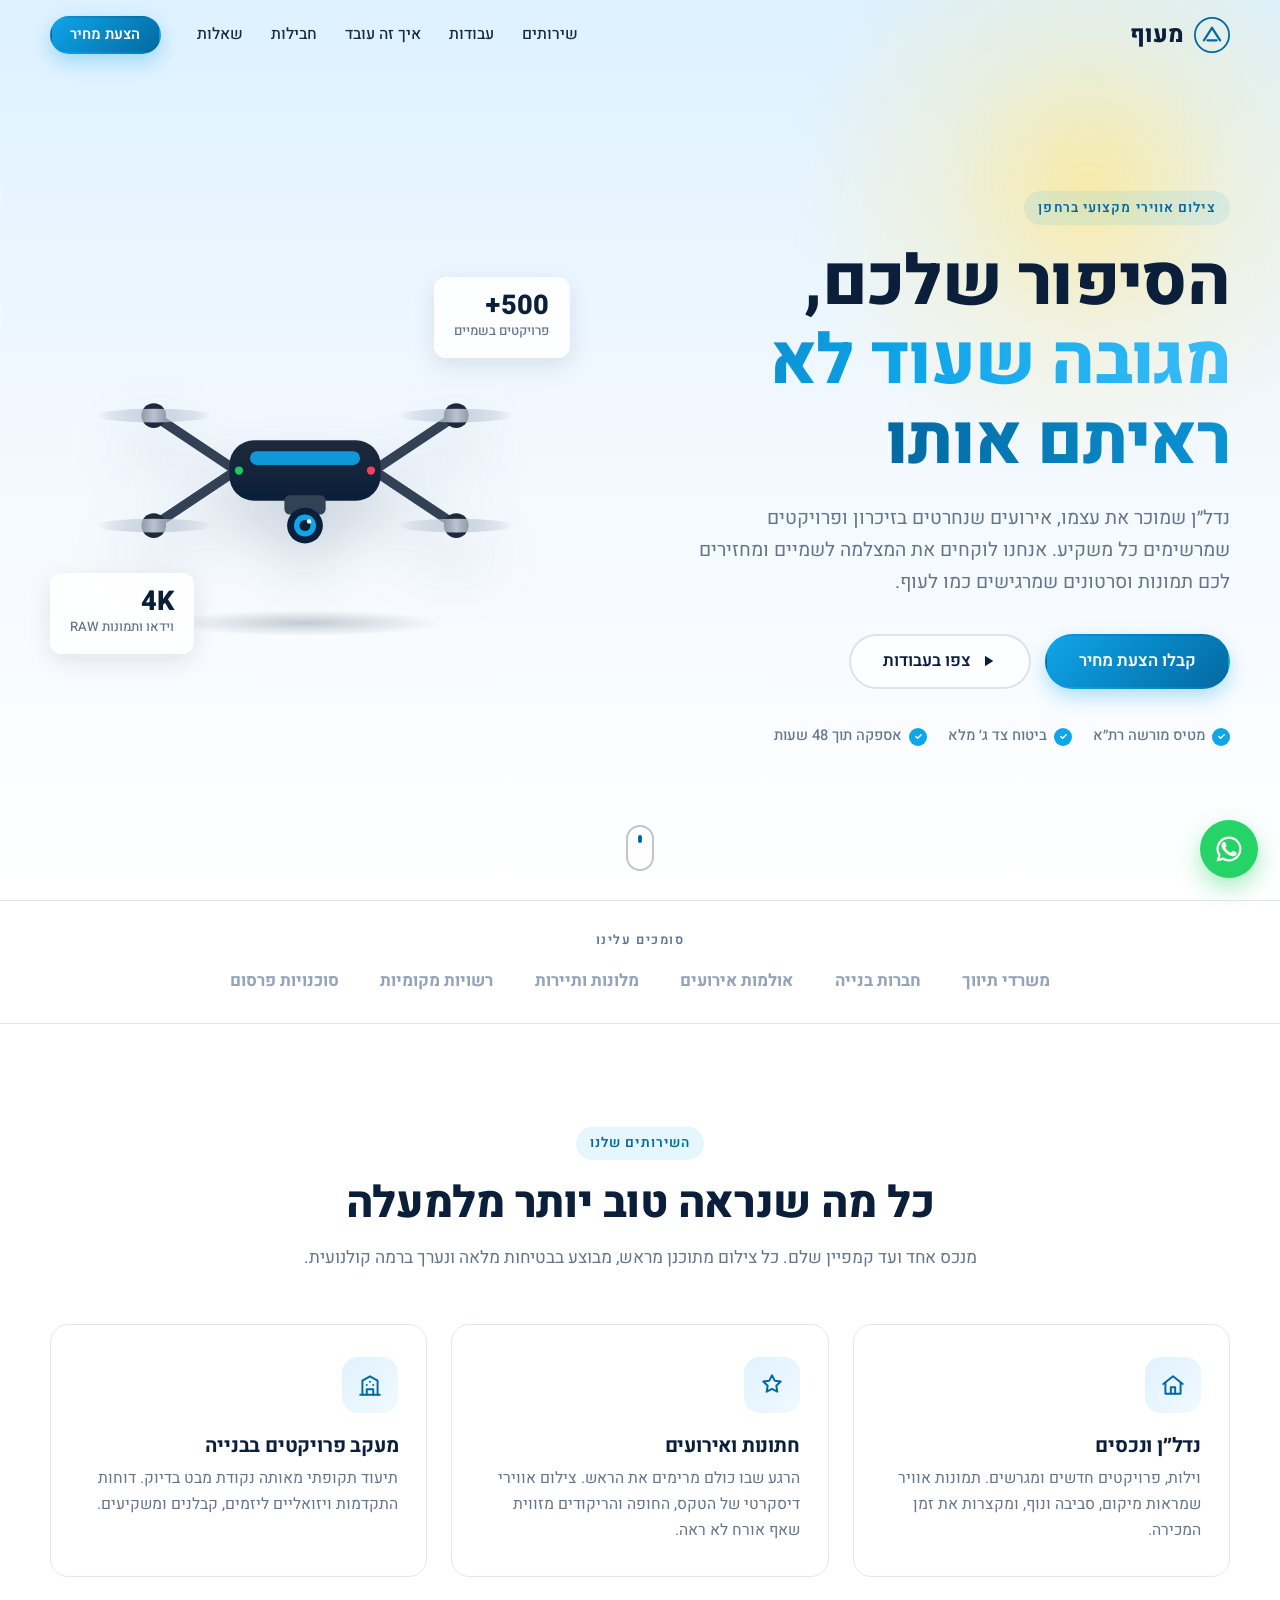
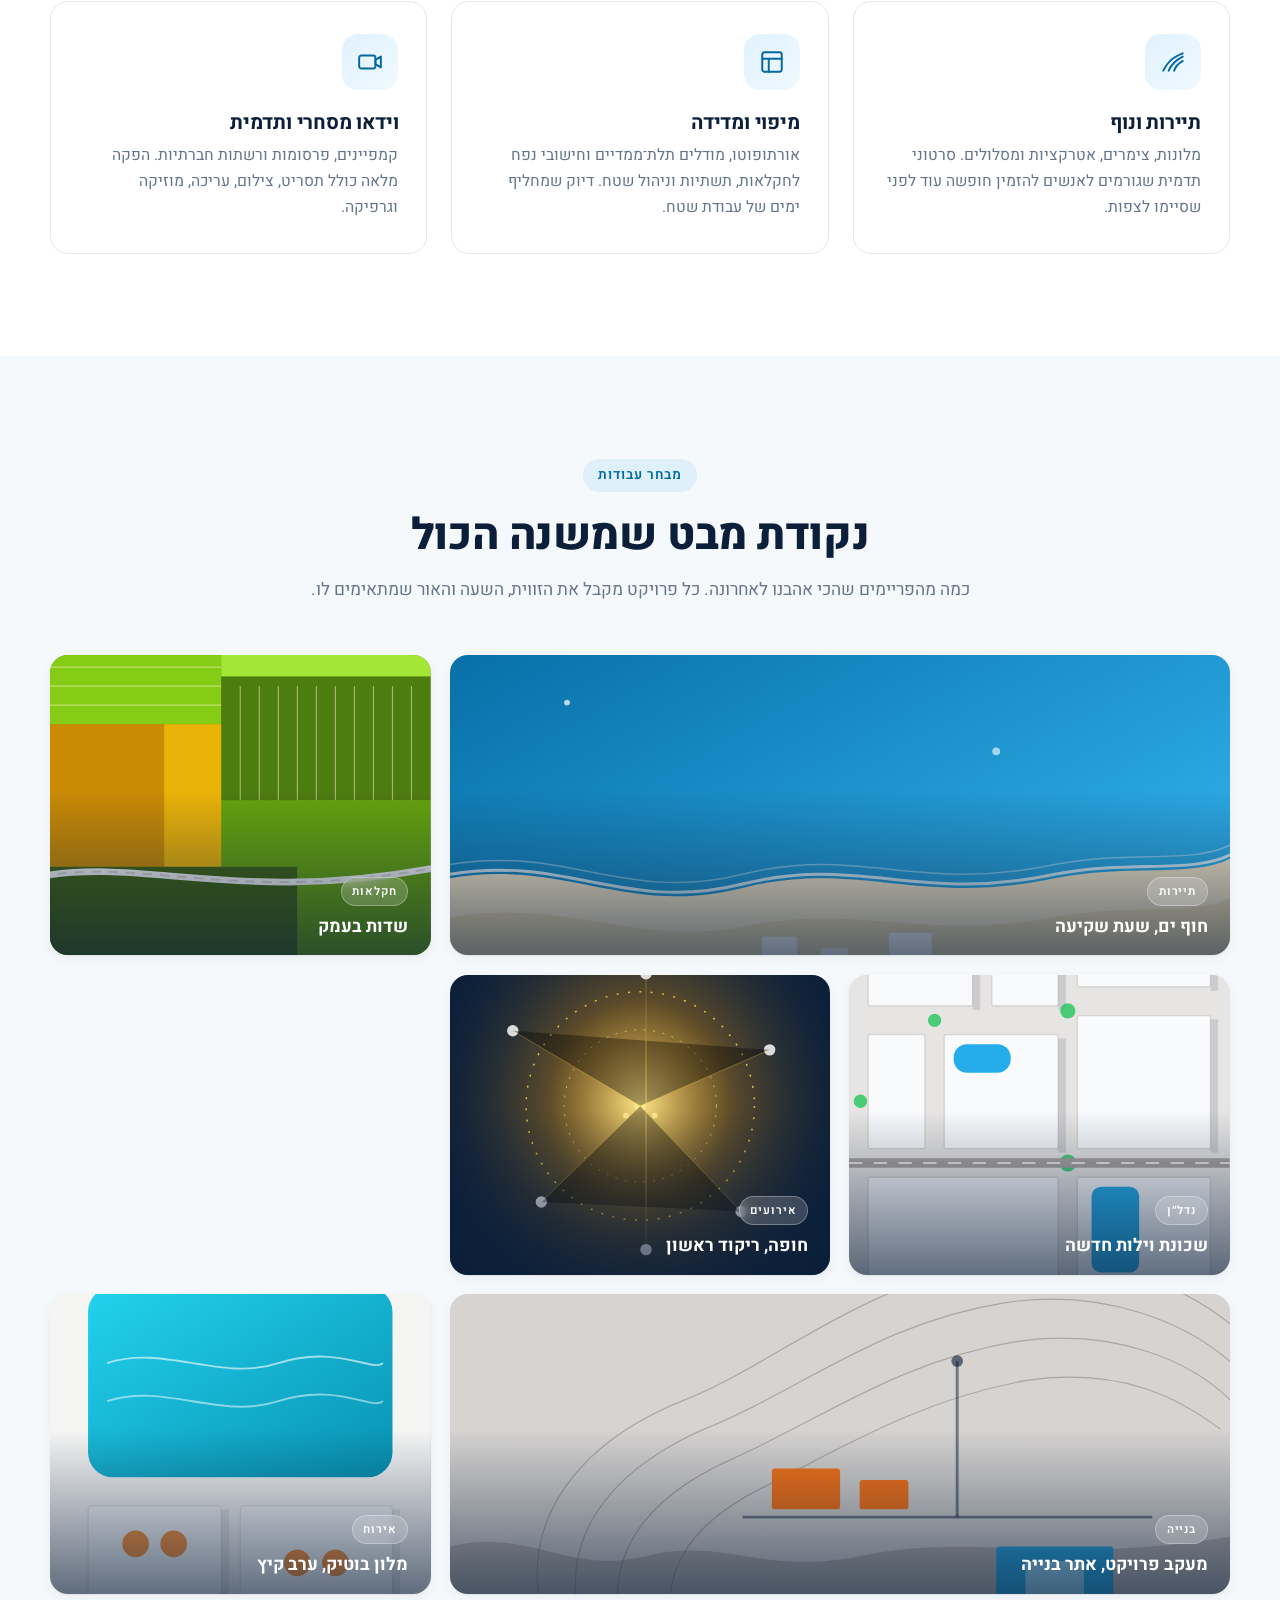
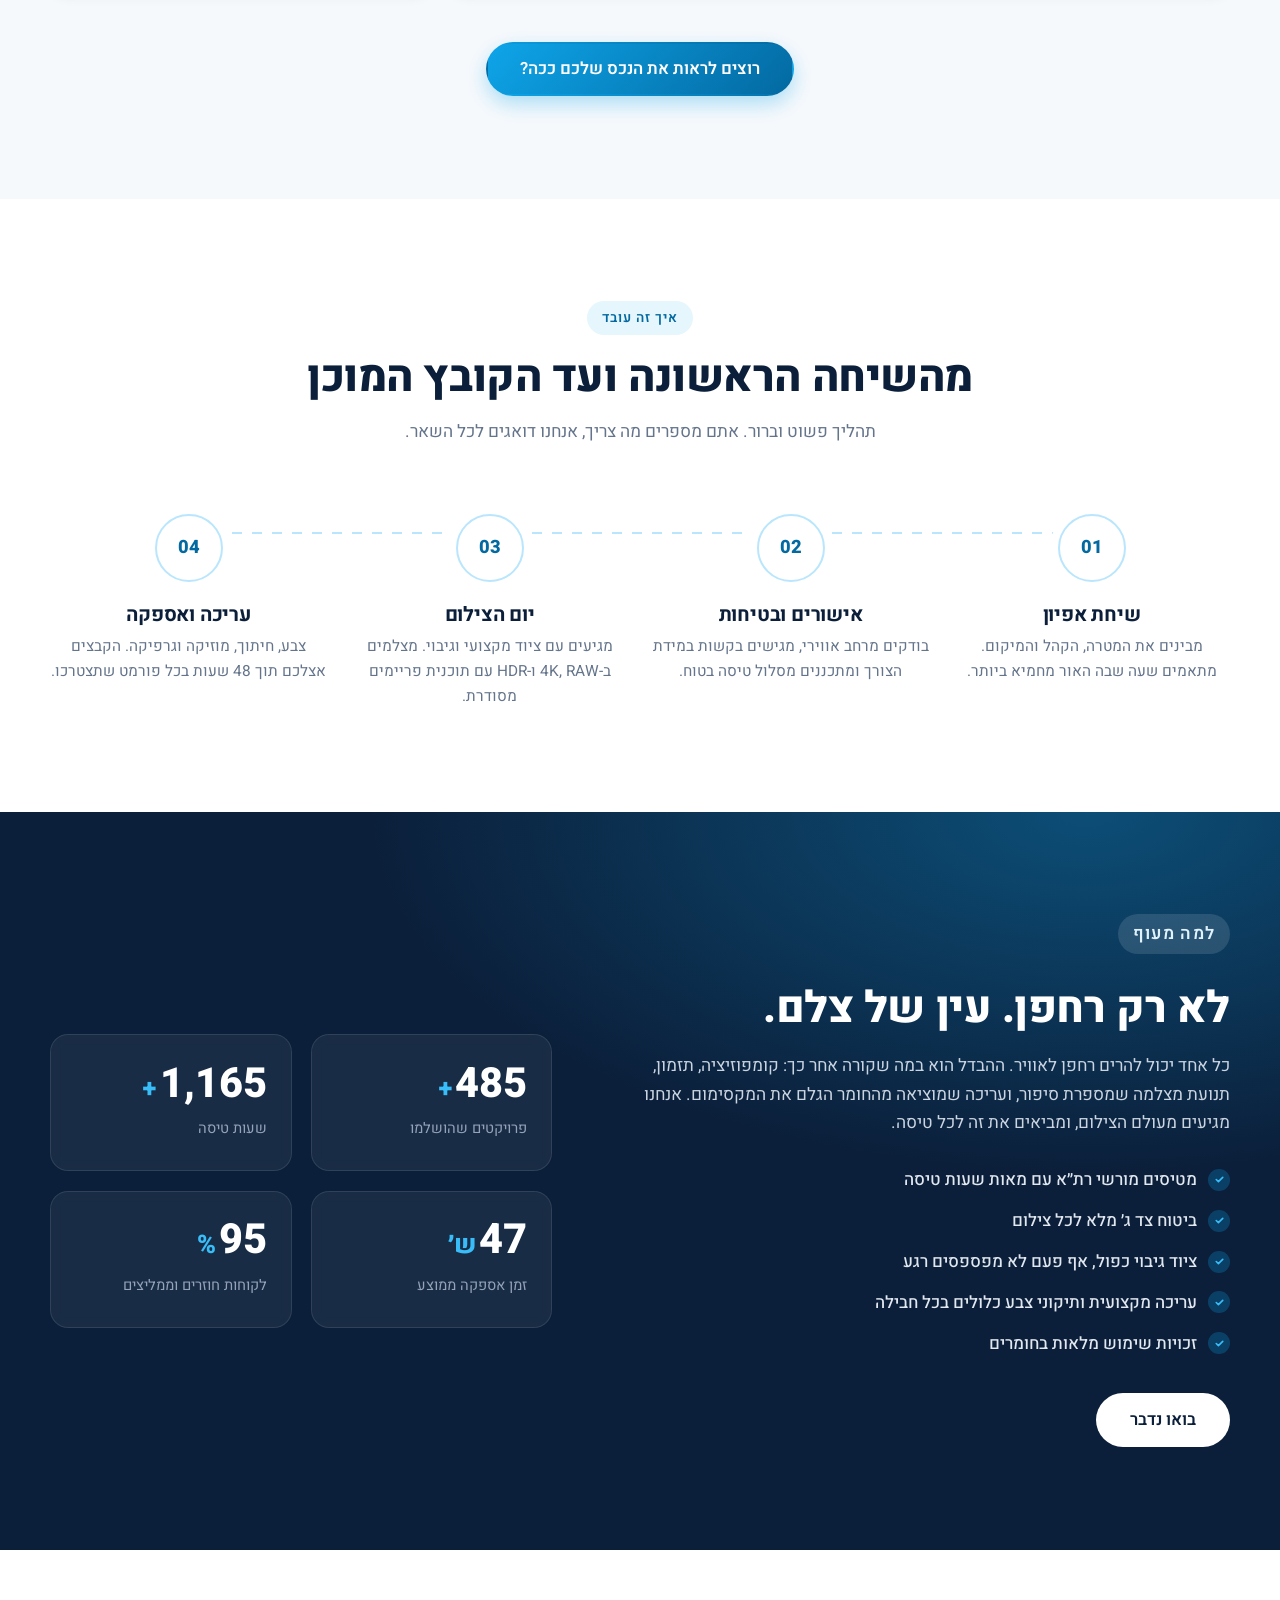
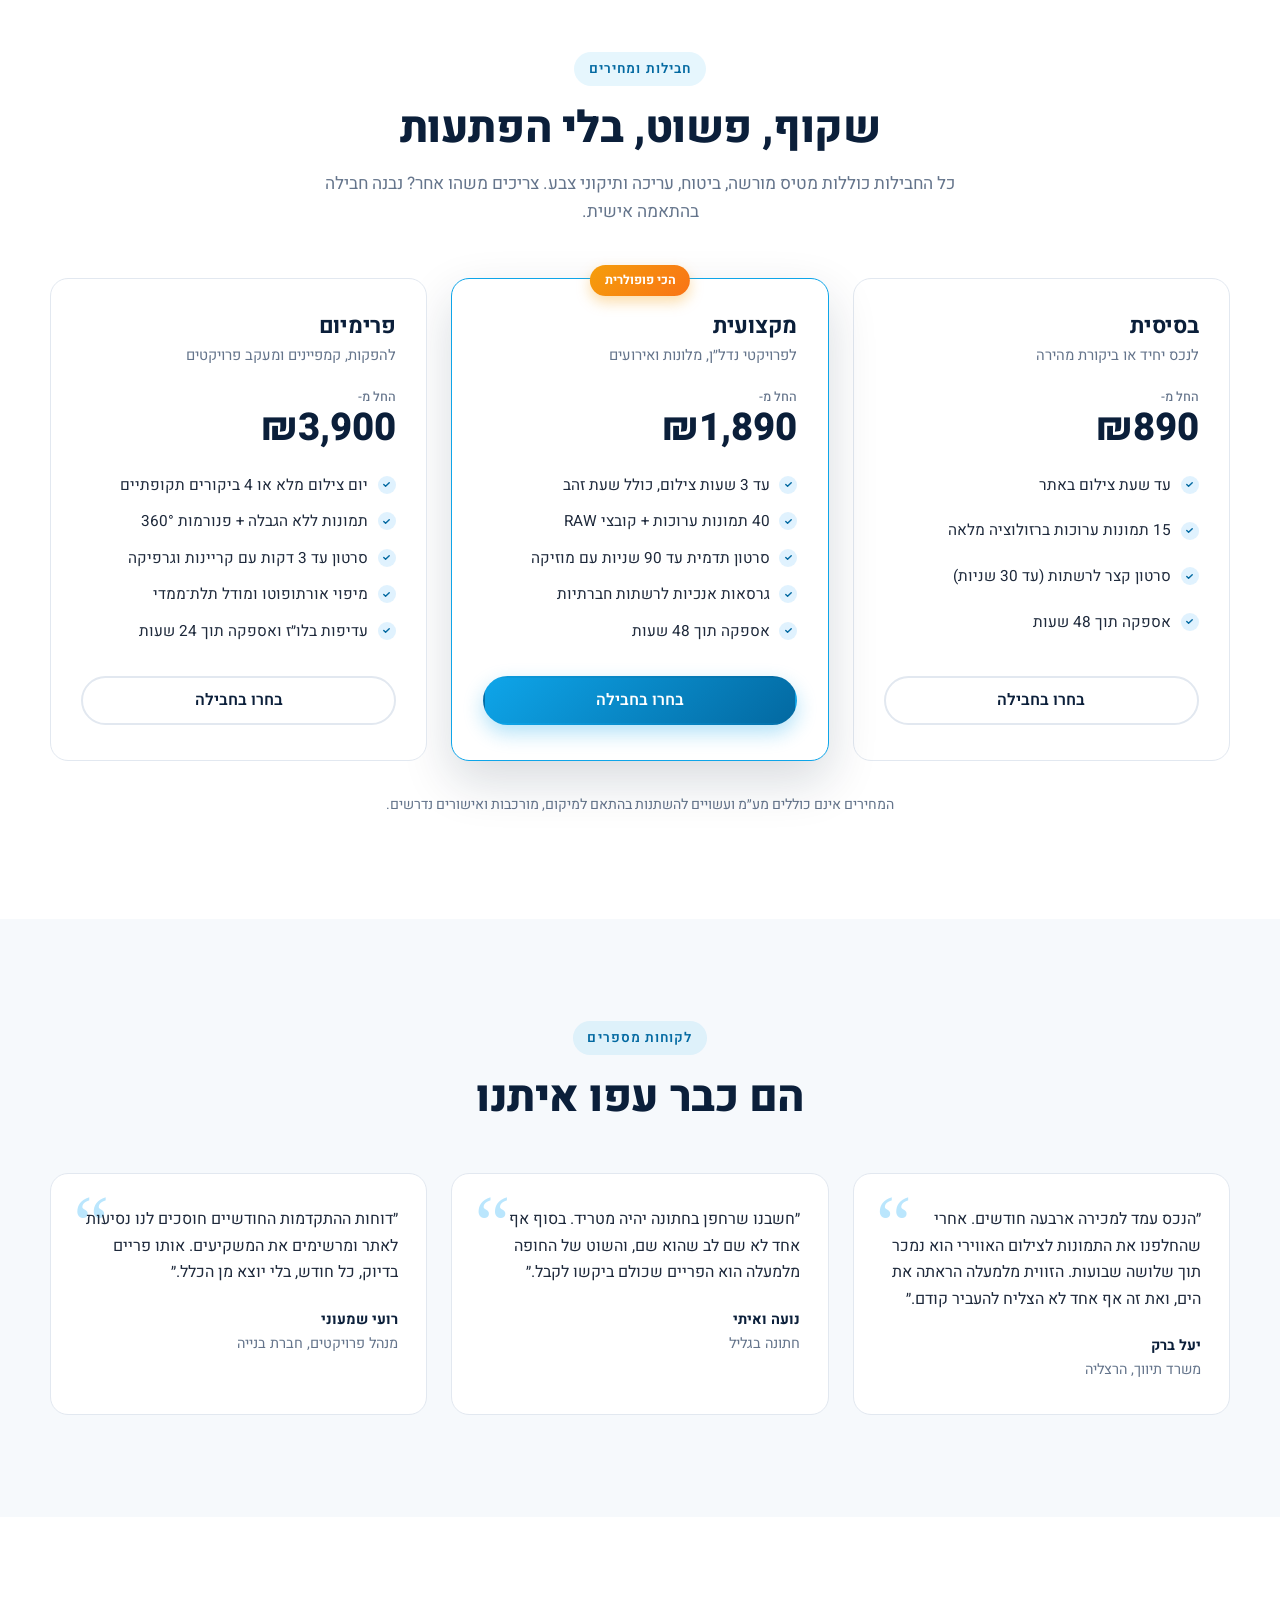
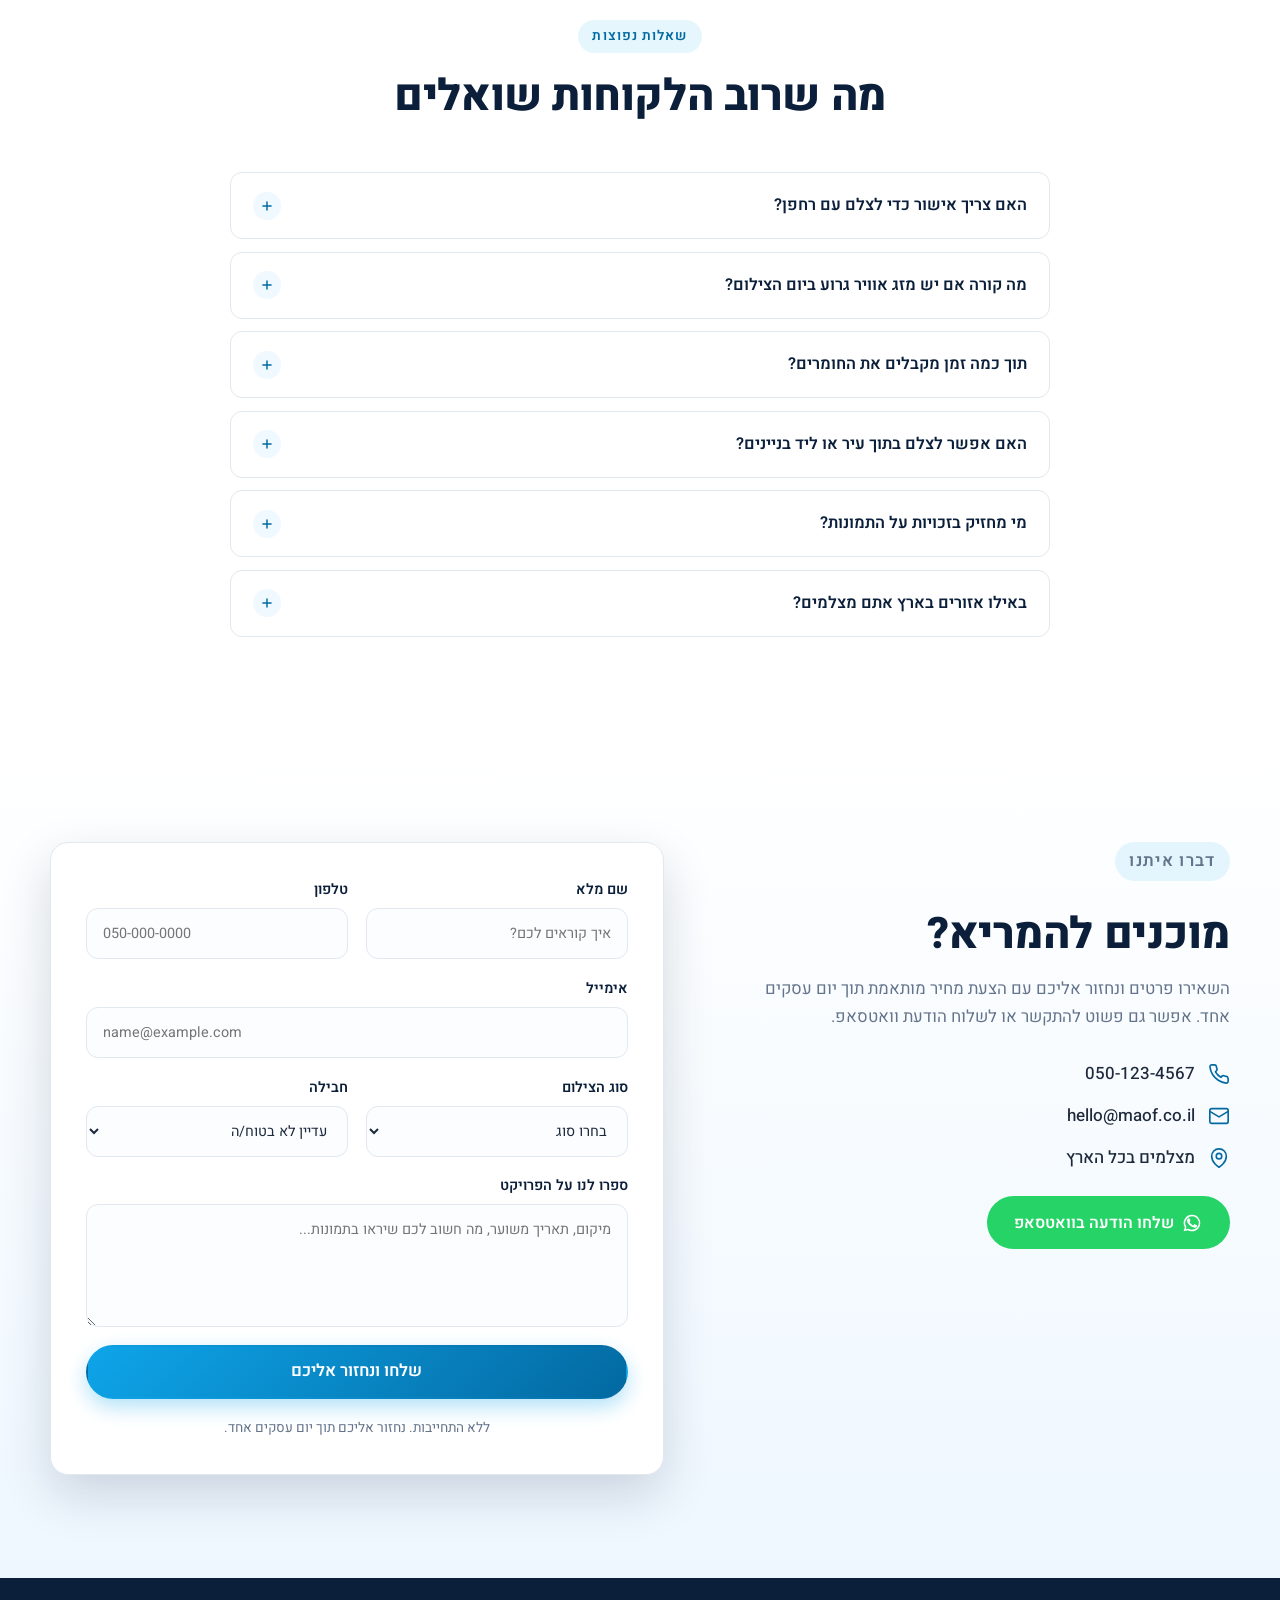
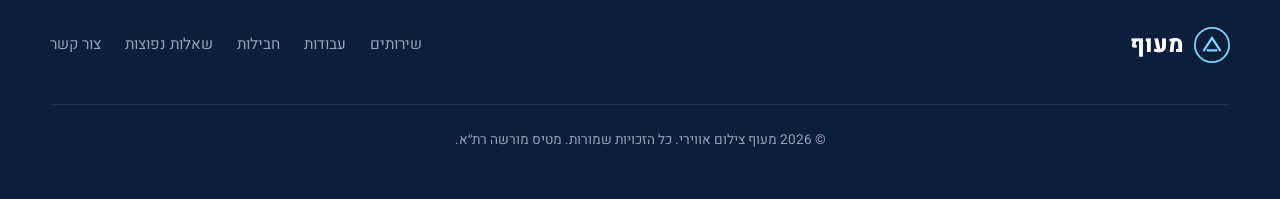
==== index.html @ b539c61d "Add drone photography sales landing site Static, RTL Hebrew landing page for a drone aerial photogra" ====
<!DOCTYPE html>
<html lang="he" dir="rtl">
<head>
  <meta charset="UTF-8">
  <meta name="viewport" content="width=device-width, initial-scale=1.0">
  <title>מעוף | צילום אווירי מקצועי ברחפן</title>
  <meta name="description" content="צילום אווירי מקצועי ברחפן לנדל״ן, אירועים, פרויקטים בבנייה, תיירות ומסחר. מטיס מורשה, איכות 4K ואספקה מהירה. קבלו הצעת מחיר עוד היום.">
  <meta property="og:title" content="מעוף | צילום אווירי מקצועי ברחפן">
  <meta property="og:description" content="הסיפור שלכם, מגובה שעוד לא ראיתם אותו. צילום אווירי ברחפן ברמה הגבוהה ביותר.">
  <meta property="og:type" content="website">
  <link rel="preconnect" href="https://fonts.googleapis.com">
  <link rel="preconnect" href="https://fonts.gstatic.com" crossorigin>
  <link href="https://fonts.googleapis.com/css2?family=Heebo:wght@300;400;500;600;700;800&display=swap" rel="stylesheet">
  <link rel="icon" href="data:image/svg+xml,%3Csvg xmlns='http://www.w3.org/2000/svg' viewBox='0 0 64 64'%3E%3Ccircle cx='32' cy='32' r='30' fill='%230EA5E9'/%3E%3Cpath d='M18 40 L32 20 L46 40 Z' fill='white'/%3E%3C/svg%3E">
  <link rel="stylesheet" href="css/style.css">
</head>
<body>

  <!-- ===== Navigation ===== -->
  <header class="nav" id="nav">
    <div class="container nav__inner">
      <a href="#top" class="logo" aria-label="מעוף - דף הבית">
        <span class="logo__mark" aria-hidden="true">
          <svg viewBox="0 0 40 40" fill="none"><circle cx="20" cy="20" r="19" stroke="currentColor" stroke-width="2"/><path d="M11 26 L20 12 L29 26" stroke="currentColor" stroke-width="2.5" stroke-linecap="round" stroke-linejoin="round"/><path d="M15 26 H25" stroke="currentColor" stroke-width="2.5" stroke-linecap="round"/></svg>
        </span>
        <span class="logo__text">מעוף</span>
      </a>
      <nav class="nav__links" id="navLinks" aria-label="ניווט ראשי">
        <a href="#services">שירותים</a>
        <a href="#portfolio">עבודות</a>
        <a href="#process">איך זה עובד</a>
        <a href="#packages">חבילות</a>
        <a href="#faq">שאלות</a>
        <a href="#contact" class="btn btn--primary btn--sm nav__cta">הצעת מחיר</a>
      </nav>
      <button class="nav__toggle" id="navToggle" aria-label="פתיחת תפריט" aria-expanded="false" aria-controls="navLinks">
        <span></span><span></span><span></span>
      </button>
    </div>
  </header>

  <main id="top">

    <!-- ===== Hero ===== -->
    <section class="hero" id="hero">
      <div class="hero__sky" aria-hidden="true">
        <div class="cloud cloud--1"></div>
        <div class="cloud cloud--2"></div>
        <div class="cloud cloud--3"></div>
        <div class="cloud cloud--4"></div>
        <div class="hero__sun"></div>
      </div>

      <div class="container hero__inner">
        <div class="hero__content">
          <p class="eyebrow reveal">צילום אווירי מקצועי ברחפן</p>
          <h1 class="hero__title reveal">
            הסיפור שלכם,<br>
            <span class="text-gradient">מגובה שעוד לא ראיתם אותו</span>
          </h1>
          <p class="hero__lead reveal">
            נדל״ן שמוכר את עצמו, אירועים שנחרטים בזיכרון ופרויקטים שמרשימים כל משקיע.
            אנחנו לוקחים את המצלמה לשמיים ומחזירים לכם תמונות וסרטונים שמרגישים כמו לעוף.
          </p>
          <div class="hero__actions reveal">
            <a href="#contact" class="btn btn--primary btn--lg">קבלו הצעת מחיר</a>
            <a href="#portfolio" class="btn btn--ghost btn--lg">
              <svg width="18" height="18" viewBox="0 0 24 24" fill="none" aria-hidden="true"><path d="M8 5v14l11-7z" fill="currentColor"/></svg>
              צפו בעבודות
            </a>
          </div>
          <ul class="hero__trust reveal" aria-label="יתרונות">
            <li>מטיס מורשה רת״א</li>
            <li>ביטוח צד ג׳ מלא</li>
            <li>אספקה תוך 48 שעות</li>
          </ul>
        </div>

        <div class="hero__visual reveal" aria-hidden="true">
          <div class="drone">
            <div class="drone__shadow"></div>
            <svg class="drone__svg" viewBox="0 0 320 200" fill="none">
              <defs>
                <linearGradient id="bodyGrad" x1="0" y1="0" x2="0" y2="1">
                  <stop offset="0" stop-color="#1E293B"/>
                  <stop offset="1" stop-color="#0B1F3A"/>
                </linearGradient>
                <linearGradient id="propGrad" x1="0" y1="0" x2="1" y2="0">
                  <stop offset="0" stop-color="#94A3B8" stop-opacity="0"/>
                  <stop offset="0.5" stop-color="#CBD5E1" stop-opacity="0.9"/>
                  <stop offset="1" stop-color="#94A3B8" stop-opacity="0"/>
                </linearGradient>
              </defs>
              <!-- arms -->
              <path d="M110 100 L50 60" stroke="#334155" stroke-width="7" stroke-linecap="round"/>
              <path d="M110 100 L50 140" stroke="#334155" stroke-width="7" stroke-linecap="round"/>
              <path d="M210 100 L270 60" stroke="#334155" stroke-width="7" stroke-linecap="round"/>
              <path d="M210 100 L270 140" stroke="#334155" stroke-width="7" stroke-linecap="round"/>
              <!-- motors -->
              <circle cx="50" cy="60" r="9" fill="#1E293B"/>
              <circle cx="50" cy="140" r="9" fill="#1E293B"/>
              <circle cx="270" cy="60" r="9" fill="#1E293B"/>
              <circle cx="270" cy="140" r="9" fill="#1E293B"/>
              <!-- propellers -->
              <g class="prop" style="transform-origin:50px 60px"><ellipse cx="50" cy="60" rx="42" ry="5" fill="url(#propGrad)"/></g>
              <g class="prop prop--rev" style="transform-origin:50px 140px"><ellipse cx="50" cy="140" rx="42" ry="5" fill="url(#propGrad)"/></g>
              <g class="prop prop--rev" style="transform-origin:270px 60px"><ellipse cx="270" cy="60" rx="42" ry="5" fill="url(#propGrad)"/></g>
              <g class="prop" style="transform-origin:270px 140px"><ellipse cx="270" cy="140" rx="42" ry="5" fill="url(#propGrad)"/></g>
              <!-- body -->
              <rect x="105" y="78" width="110" height="44" rx="18" fill="url(#bodyGrad)"/>
              <rect x="120" y="86" width="80" height="10" rx="5" fill="#0EA5E9" opacity="0.9"/>
              <!-- gimbal & camera -->
              <rect x="145" y="118" width="30" height="14" rx="4" fill="#334155"/>
              <circle cx="160" cy="140" r="13" fill="#0B1F3A"/>
              <circle cx="160" cy="140" r="8" fill="#0EA5E9"/>
              <circle cx="160" cy="140" r="4" fill="#0B1F3A"/>
              <circle cx="163" cy="137" r="1.6" fill="white"/>
              <!-- status lights -->
              <circle class="led" cx="112" cy="100" r="3" fill="#22C55E"/>
              <circle class="led led--delay" cx="208" cy="100" r="3" fill="#F43F5E"/>
            </svg>
          </div>
          <div class="hero__card hero__card--1">
            <span class="hero__card-num">500+</span>
            <span class="hero__card-label">פרויקטים בשמיים</span>
          </div>
          <div class="hero__card hero__card--2">
            <span class="hero__card-num">4K</span>
            <span class="hero__card-label">וידאו ותמונות RAW</span>
          </div>
        </div>
      </div>

      <a href="#services" class="hero__scroll" aria-label="גללו למטה">
        <span></span>
      </a>
    </section>

    <!-- ===== Clients strip ===== -->
    <section class="strip" aria-label="לקוחות">
      <div class="container">
        <p class="strip__label">סומכים עלינו</p>
        <ul class="strip__logos">
          <li>משרדי תיווך</li>
          <li>חברות בנייה</li>
          <li>אולמות אירועים</li>
          <li>מלונות ותיירות</li>
          <li>רשויות מקומיות</li>
          <li>סוכנויות פרסום</li>
        </ul>
      </div>
    </section>

    <!-- ===== Services ===== -->
    <section class="section" id="services">
      <div class="container">
        <div class="section__head reveal">
          <p class="eyebrow">השירותים שלנו</p>
          <h2>כל מה שנראה טוב יותר מלמעלה</h2>
          <p class="section__lead">מנכס אחד ועד קמפיין שלם. כל צילום מתוכנן מראש, מבוצע בבטיחות מלאה ונערך ברמה קולנועית.</p>
        </div>

        <div class="grid grid--3">
          <article class="card reveal">
            <div class="card__icon">
              <svg viewBox="0 0 24 24" fill="none" stroke="currentColor" stroke-width="1.8" stroke-linecap="round" stroke-linejoin="round"><path d="M3 11l9-7 9 7"/><path d="M5 10v10h14V10"/><path d="M10 20v-6h4v6"/></svg>
            </div>
            <h3>נדל״ן ונכסים</h3>
            <p>וילות, פרויקטים חדשים ומגרשים. תמונות אוויר שמראות מיקום, סביבה ונוף, ומקצרות את זמן המכירה.</p>
          </article>

          <article class="card reveal">
            <div class="card__icon">
              <svg viewBox="0 0 24 24" fill="none" stroke="currentColor" stroke-width="1.8" stroke-linecap="round" stroke-linejoin="round"><path d="M12 3l2.5 5 5.5.8-4 3.9.9 5.5-4.9-2.6-4.9 2.6.9-5.5-4-3.9 5.5-.8z"/></svg>
            </div>
            <h3>חתונות ואירועים</h3>
            <p>הרגע שבו כולם מרימים את הראש. צילום אווירי דיסקרטי של הטקס, החופה והריקודים מזווית שאף אורח לא ראה.</p>
          </article>

          <article class="card reveal">
            <div class="card__icon">
              <svg viewBox="0 0 24 24" fill="none" stroke="currentColor" stroke-width="1.8" stroke-linecap="round" stroke-linejoin="round"><path d="M3 21h18"/><path d="M5 21V8l7-4 7 4v13"/><path d="M9 21v-5h6v5"/><path d="M9 12h.01M15 12h.01M12 9h.01"/></svg>
            </div>
            <h3>מעקב פרויקטים בבנייה</h3>
            <p>תיעוד תקופתי מאותה נקודת מבט בדיוק. דוחות התקדמות ויזואליים ליזמים, קבלנים ומשקיעים.</p>
          </article>

          <article class="card reveal">
            <div class="card__icon">
              <svg viewBox="0 0 24 24" fill="none" stroke="currentColor" stroke-width="1.8" stroke-linecap="round" stroke-linejoin="round"><path d="M3 20c4-8 8-12 18-16"/><path d="M8 20c2-5 5-9 13-13"/><path d="M13 20c1-3 3-6 8-9"/></svg>
            </div>
            <h3>תיירות ונוף</h3>
            <p>מלונות, צימרים, אטרקציות ומסלולים. סרטוני תדמית שגורמים לאנשים להזמין חופשה עוד לפני שסיימו לצפות.</p>
          </article>

          <article class="card reveal">
            <div class="card__icon">
              <svg viewBox="0 0 24 24" fill="none" stroke="currentColor" stroke-width="1.8" stroke-linecap="round" stroke-linejoin="round"><rect x="3" y="3" width="18" height="18" rx="2"/><path d="M3 9h18M9 21V9"/></svg>
            </div>
            <h3>מיפוי ומדידה</h3>
            <p>אורתופוטו, מודלים תלת־ממדיים וחישובי נפח לחקלאות, תשתיות וניהול שטח. דיוק שמחליף ימים של עבודת שטח.</p>
          </article>

          <article class="card reveal">
            <div class="card__icon">
              <svg viewBox="0 0 24 24" fill="none" stroke="currentColor" stroke-width="1.8" stroke-linecap="round" stroke-linejoin="round"><rect x="2" y="6" width="15" height="12" rx="2"/><path d="M17 10l5-3v10l-5-3z"/></svg>
            </div>
            <h3>וידאו מסחרי ותדמית</h3>
            <p>קמפיינים, פרסומות ורשתות חברתיות. הפקה מלאה כולל תסריט, צילום, עריכה, מוזיקה וגרפיקה.</p>
          </article>
        </div>
      </div>
    </section>

    <!-- ===== Portfolio ===== -->
    <section class="section section--soft" id="portfolio">
      <div class="container">
        <div class="section__head reveal">
          <p class="eyebrow">מבחר עבודות</p>
          <h2>נקודת מבט שמשנה הכול</h2>
          <p class="section__lead">כמה מהפריימים שהכי אהבנו לאחרונה. כל פרויקט מקבל את הזווית, השעה והאור שמתאימים לו.</p>
        </div>

        <div class="portfolio">
          <figure class="shot shot--wide reveal">
            <svg viewBox="0 0 800 450" preserveAspectRatio="xMidYMid slice" aria-hidden="true">
              <defs><linearGradient id="sea" x1="0" y1="0" x2="1" y2="1"><stop offset="0" stop-color="#0369A1"/><stop offset="1" stop-color="#38BDF8"/></linearGradient></defs>
              <rect width="800" height="450" fill="url(#sea)"/>
              <path d="M0 450 L0 300 C120 280 180 340 300 310 C420 280 480 330 620 300 C700 285 760 300 800 280 L800 450 Z" fill="#F5E6C8"/>
              <path d="M0 450 L0 340 C120 320 190 370 300 350 C420 325 480 365 620 340 C700 325 760 340 800 320 L800 450 Z" fill="#E8D3A8" opacity="0.8"/>
              <path d="M0 296 C120 276 180 336 300 306 C420 276 480 326 620 296 C700 281 760 296 800 276" stroke="white" stroke-width="3" fill="none" opacity="0.8"/>
              <path d="M0 286 C120 266 180 326 300 296 C420 266 480 316 620 286 C700 271 760 286 800 266" stroke="white" stroke-width="1.5" fill="none" opacity="0.4"/>
              <g fill="#F8FAFC" opacity="0.9"><rect x="320" y="360" width="36" height="24" rx="2"/><rect x="380" y="372" width="28" height="20" rx="2"/><rect x="450" y="356" width="44" height="26" rx="2"/></g>
              <circle cx="120" cy="120" r="3" fill="white" opacity="0.7"/><circle cx="560" cy="170" r="4" fill="white" opacity="0.6"/>
            </svg>
            <figcaption><span class="shot__tag">תיירות</span><span class="shot__title">חוף ים, שעת שקיעה</span></figcaption>
          </figure>

          <figure class="shot reveal">
            <svg viewBox="0 0 400 450" preserveAspectRatio="xMidYMid slice" aria-hidden="true">
              <rect width="400" height="450" fill="#65A30D"/>
              <g>
                <rect x="0" y="0" width="180" height="140" fill="#84CC16"/>
                <rect x="180" y="0" width="220" height="90" fill="#A3E635"/>
                <rect x="180" y="90" width="220" height="130" fill="#4D7C0F"/>
                <rect x="0" y="140" width="120" height="150" fill="#CA8A04"/>
                <rect x="120" y="140" width="60" height="150" fill="#EAB308"/>
                <rect x="0" y="290" width="260" height="160" fill="#3F6212"/>
                <rect x="260" y="220" width="140" height="230" fill="#65A30D"/>
              </g>
              <g stroke="#FEF3C7" stroke-width="1.2" opacity="0.5">
                <path d="M0 20 H180 M0 40 H180 M0 60 H180 M0 80 H180 M0 100 H180 M0 120 H180"/>
                <path d="M200 100 V220 M220 100 V220 M240 100 V220 M260 100 V220 M280 100 V220 M300 100 V220 M320 100 V220 M340 100 V220 M360 100 V220 M380 100 V220"/>
              </g>
              <path d="M-10 300 C100 280 200 330 410 290" stroke="#F5F5F4" stroke-width="7" fill="none"/>
              <path d="M-10 300 C100 280 200 330 410 290" stroke="#D6D3D1" stroke-width="2" fill="none" stroke-dasharray="10 8"/>
            </svg>
            <figcaption><span class="shot__tag">חקלאות</span><span class="shot__title">שדות בעמק</span></figcaption>
          </figure>

          <figure class="shot reveal">
            <svg viewBox="0 0 400 450" preserveAspectRatio="xMidYMid slice" aria-hidden="true">
              <rect width="400" height="450" fill="#E7E5E4"/>
              <g fill="#F8FAFC" stroke="#D6D3D1" stroke-width="1.5">
                <rect x="20" y="20" width="110" height="80" rx="2"/><rect x="150" y="20" width="70" height="80" rx="2"/><rect x="240" y="20" width="140" height="60" rx="2"/>
                <rect x="20" y="130" width="60" height="120" rx="2"/><rect x="100" y="130" width="120" height="120" rx="2"/><rect x="240" y="110" width="140" height="140" rx="2"/>
                <rect x="20" y="280" width="200" height="150" rx="2"/><rect x="240" y="280" width="140" height="150" rx="2"/>
              </g>
              <g fill="#0EA5E9" opacity="0.9"><rect x="110" y="140" width="60" height="30" rx="14"/><rect x="255" y="290" width="50" height="90" rx="10"/></g>
              <g fill="#0B1F3A" opacity="0.12"><rect x="130" y="24" width="8" height="80"/><rect x="220" y="24" width="8" height="80"/><rect x="380" y="24" width="8" height="60"/><rect x="220" y="134" width="8" height="120"/><rect x="380" y="114" width="8" height="140"/></g>
              <g fill="#22C55E" opacity="0.8"><circle cx="230" cy="105" r="8"/><circle cx="90" cy="115" r="7"/><circle cx="230" cy="265" r="9"/><circle cx="12" cy="200" r="7"/></g>
              <path d="M0 265 H400" stroke="#A8A29E" stroke-width="10"/><path d="M0 265 H400" stroke="white" stroke-width="1.5" stroke-dasharray="14 12"/>
            </svg>
            <figcaption><span class="shot__tag">נדל״ן</span><span class="shot__title">שכונת וילות חדשה</span></figcaption>
          </figure>

          <figure class="shot reveal">
            <svg viewBox="0 0 400 450" preserveAspectRatio="xMidYMid slice" aria-hidden="true">
              <defs><radialGradient id="glow" cx="0.5" cy="0.45" r="0.6"><stop offset="0" stop-color="#FDE68A"/><stop offset="0.4" stop-color="#F59E0B" stop-opacity="0.35"/><stop offset="1" stop-color="#0B1F3A" stop-opacity="0"/></radialGradient></defs>
              <rect width="400" height="450" fill="#0B1F3A"/>
              <rect width="400" height="450" fill="url(#glow)"/>
              <circle cx="200" cy="205" r="120" fill="none" stroke="#FCD34D" stroke-width="1.5" stroke-dasharray="2 10" opacity="0.9"/>
              <circle cx="200" cy="205" r="80" fill="none" stroke="#FDE68A" stroke-width="1" stroke-dasharray="2 8" opacity="0.7"/>
              <g fill="#FDE68A"><circle cx="200" cy="205" r="6"/><circle cx="185" cy="215" r="3"/><circle cx="215" cy="215" r="3"/></g>
              <g fill="#F8FAFC" opacity="0.85">
                <rect x="60" y="120" width="12" height="12" rx="6"/><rect x="330" y="140" width="12" height="12" rx="6"/><rect x="90" y="300" width="12" height="12" rx="6"/><rect x="300" y="310" width="12" height="12" rx="6"/><rect x="200" y="60" width="12" height="12" rx="6"/><rect x="200" y="350" width="12" height="12" rx="6"/>
              </g>
              <g stroke="#FCD34D" stroke-width="0.8" opacity="0.35"><path d="M66 126 L200 205 L336 146"/><path d="M96 306 L200 205 L306 316"/><path d="M206 66 V350"/></g>
              <rect x="40" y="400" width="320" height="6" rx="3" fill="#F59E0B" opacity="0.5"/>
            </svg>
            <figcaption><span class="shot__tag">אירועים</span><span class="shot__title">חופה, ריקוד ראשון</span></figcaption>
          </figure>

          <figure class="shot shot--wide reveal">
            <svg viewBox="0 0 800 450" preserveAspectRatio="xMidYMid slice" aria-hidden="true">
              <rect width="800" height="450" fill="#D6D3D1"/>
              <g fill="none" stroke="#A8A29E" stroke-width="1.2" opacity="0.9">
                <path d="M100 420 C60 300 140 220 240 180 C340 140 420 60 560 40 C660 25 760 60 820 120"/>
                <path d="M140 430 C100 320 170 250 260 210 C360 170 440 100 570 80 C670 65 760 100 810 150"/>
                <path d="M180 440 C150 340 200 280 290 240 C380 200 460 140 580 120 C680 105 760 140 800 180"/>
                <path d="M230 450 C210 360 240 310 320 270 C400 230 480 180 590 160 C690 145 750 180 790 210"/>
              </g>
              <path d="M0 450 L0 330 C80 310 120 360 200 340 C280 320 320 360 420 340 C540 315 620 350 800 320 L800 450 Z" fill="#78716C" opacity="0.35"/>
              <g fill="#F97316"><rect x="330" y="250" width="70" height="42" rx="3"/><rect x="420" y="262" width="50" height="30" rx="3"/></g>
              <path d="M300 300 L720 300" stroke="#0B1F3A" stroke-width="3" opacity="0.5"/>
              <path d="M520 300 L520 140" stroke="#0B1F3A" stroke-width="3" opacity="0.5"/>
              <circle cx="520" cy="140" r="6" fill="#0B1F3A" opacity="0.6"/>
              <g fill="#0EA5E9"><rect x="560" y="330" width="120" height="70" rx="3" opacity="0.85"/><rect x="590" y="345" width="60" height="40" rx="2" fill="white" opacity="0.5"/></g>
              <text x="40" y="60" font-family="Heebo, sans-serif" font-size="16" fill="#0B1F3A" opacity="0.6" direction="rtl">שלב 3 מתוך 6 · מרץ 2026</text>
            </svg>
            <figcaption><span class="shot__tag">בנייה</span><span class="shot__title">מעקב פרויקט, אתר בנייה</span></figcaption>
          </figure>

          <figure class="shot reveal">
            <svg viewBox="0 0 400 450" preserveAspectRatio="xMidYMid slice" aria-hidden="true">
              <defs><linearGradient id="pool" x1="0" y1="0" x2="1" y2="1"><stop offset="0" stop-color="#22D3EE"/><stop offset="1" stop-color="#0891B2"/></linearGradient></defs>
              <rect width="400" height="450" fill="#F5F5F4"/>
              <rect x="40" y="60" width="320" height="200" rx="26" fill="url(#pool)"/>
              <path d="M60 140 C120 120 180 160 240 140 C300 120 340 150 350 140" stroke="white" stroke-width="2" fill="none" opacity="0.6"/>
              <path d="M60 180 C120 160 180 200 240 180 C300 160 340 190 350 180" stroke="white" stroke-width="2" fill="none" opacity="0.5"/>
              <g fill="#F8FAFC" stroke="#E7E5E4" stroke-width="1.5"><rect x="40" y="290" width="140" height="120" rx="4"/><rect x="200" y="290" width="160" height="120" rx="4"/></g>
              <g fill="#FB923C"><circle cx="90" cy="330" r="14"/><circle cx="130" cy="330" r="14"/><circle cx="260" cy="350" r="14"/><circle cx="300" cy="350" r="14"/></g>
              <g fill="#22C55E" opacity="0.85"><circle cx="30" cy="40" r="18"/><circle cx="380" cy="40" r="22"/><circle cx="20" cy="440" r="20"/><circle cx="385" cy="440" r="18"/></g>
              <g fill="#0B1F3A" opacity="0.08"><rect x="180" y="294" width="8" height="120"/><rect x="360" y="294" width="8" height="120"/></g>
            </svg>
            <figcaption><span class="shot__tag">אירוח</span><span class="shot__title">מלון בוטיק, ערב קיץ</span></figcaption>
          </figure>
        </div>

        <div class="section__cta reveal">
          <a href="#contact" class="btn btn--primary btn--lg">רוצים לראות את הנכס שלכם ככה?</a>
        </div>
      </div>
    </section>

    <!-- ===== Process ===== -->
    <section class="section" id="process">
      <div class="container">
        <div class="section__head reveal">
          <p class="eyebrow">איך זה עובד</p>
          <h2>מהשיחה הראשונה ועד הקובץ המוכן</h2>
          <p class="section__lead">תהליך פשוט וברור. אתם מספרים מה צריך, אנחנו דואגים לכל השאר.</p>
        </div>

        <ol class="steps">
          <li class="step reveal">
            <span class="step__num">01</span>
            <h3>שיחת אפיון</h3>
            <p>מבינים את המטרה, הקהל והמיקום. מתאמים שעה שבה האור מחמיא ביותר.</p>
          </li>
          <li class="step reveal">
            <span class="step__num">02</span>
            <h3>אישורים ובטיחות</h3>
            <p>בודקים מרחב אווירי, מגישים בקשות במידת הצורך ומתכננים מסלול טיסה בטוח.</p>
          </li>
          <li class="step reveal">
            <span class="step__num">03</span>
            <h3>יום הצילום</h3>
            <p>מגיעים עם ציוד מקצועי וגיבוי. מצלמים ב-4K, RAW ו-HDR עם תוכנית פריימים מסודרת.</p>
          </li>
          <li class="step reveal">
            <span class="step__num">04</span>
            <h3>עריכה ואספקה</h3>
            <p>צבע, חיתוך, מוזיקה וגרפיקה. הקבצים אצלכם תוך 48 שעות בכל פורמט שתצטרכו.</p>
          </li>
        </ol>
      </div>
    </section>

    <!-- ===== Why us (dark) ===== -->
    <section class="section section--dark" id="why">
      <div class="container why">
        <div class="why__text reveal">
          <p class="eyebrow eyebrow--light">למה מעוף</p>
          <h2>לא רק רחפן. עין של צלם.</h2>
          <p>
            כל אחד יכול להרים רחפן לאוויר. ההבדל הוא במה שקורה אחר כך: קומפוזיציה, תזמון, תנועת מצלמה
            שמספרת סיפור, ועריכה שמוציאה מהחומר הגלם את המקסימום. אנחנו מגיעים מעולם הצילום,
            ומביאים את זה לכל טיסה.
          </p>
          <ul class="checks">
            <li>מטיסים מורשי רת״א עם מאות שעות טיסה</li>
            <li>ביטוח צד ג׳ מלא לכל צילום</li>
            <li>ציוד גיבוי כפול, אף פעם לא מפספסים רגע</li>
            <li>עריכה מקצועית ותיקוני צבע כלולים בכל חבילה</li>
            <li>זכויות שימוש מלאות בחומרים</li>
          </ul>
          <a href="#contact" class="btn btn--light btn--lg">בואו נדבר</a>
        </div>

        <div class="why__stats">
          <div class="stat reveal"><span class="stat__num" data-count="500">0</span><span class="stat__suffix">+</span><span class="stat__label">פרויקטים שהושלמו</span></div>
          <div class="stat reveal"><span class="stat__num" data-count="1200">0</span><span class="stat__suffix">+</span><span class="stat__label">שעות טיסה</span></div>
          <div class="stat reveal"><span class="stat__num" data-count="48">0</span><span class="stat__suffix">ש׳</span><span class="stat__label">זמן אספקה ממוצע</span></div>
          <div class="stat reveal"><span class="stat__num" data-count="98">0</span><span class="stat__suffix">%</span><span class="stat__label">לקוחות חוזרים וממליצים</span></div>
        </div>
      </div>
    </section>

    <!-- ===== Packages ===== -->
    <section class="section" id="packages">
      <div class="container">
        <div class="section__head reveal">
          <p class="eyebrow">חבילות ומחירים</p>
          <h2>שקוף, פשוט, בלי הפתעות</h2>
          <p class="section__lead">כל החבילות כוללות מטיס מורשה, ביטוח, עריכה ותיקוני צבע. צריכים משהו אחר? נבנה חבילה בהתאמה אישית.</p>
        </div>

        <div class="grid grid--3 packages">
          <article class="pkg reveal">
            <h3>בסיסית</h3>
            <p class="pkg__for">לנכס יחיד או ביקורת מהירה</p>
            <div class="pkg__price"><span class="pkg__from">החל מ-</span>₪890</div>
            <ul class="pkg__list">
              <li>עד שעת צילום באתר</li>
              <li>15 תמונות ערוכות ברזולוציה מלאה</li>
              <li>סרטון קצר לרשתות (עד 30 שניות)</li>
              <li>אספקה תוך 48 שעות</li>
            </ul>
            <a href="#contact" class="btn btn--outline btn--block" data-package="בסיסית">בחרו בחבילה</a>
          </article>

          <article class="pkg pkg--featured reveal">
            <span class="pkg__badge">הכי פופולרית</span>
            <h3>מקצועית</h3>
            <p class="pkg__for">לפרויקטי נדל״ן, מלונות ואירועים</p>
            <div class="pkg__price"><span class="pkg__from">החל מ-</span>₪1,890</div>
            <ul class="pkg__list">
              <li>עד 3 שעות צילום, כולל שעת זהב</li>
              <li>40 תמונות ערוכות + קובצי RAW</li>
              <li>סרטון תדמית עד 90 שניות עם מוזיקה</li>
              <li>גרסאות אנכיות לרשתות חברתיות</li>
              <li>אספקה תוך 48 שעות</li>
            </ul>
            <a href="#contact" class="btn btn--primary btn--block" data-package="מקצועית">בחרו בחבילה</a>
          </article>

          <article class="pkg reveal">
            <h3>פרימיום</h3>
            <p class="pkg__for">להפקות, קמפיינים ומעקב פרויקטים</p>
            <div class="pkg__price"><span class="pkg__from">החל מ-</span>₪3,900</div>
            <ul class="pkg__list">
              <li>יום צילום מלא או 4 ביקורים תקופתיים</li>
              <li>תמונות ללא הגבלה + פנורמות 360°</li>
              <li>סרטון עד 3 דקות עם קריינות וגרפיקה</li>
              <li>מיפוי אורתופוטו ומודל תלת־ממדי</li>
              <li>עדיפות בלו״ז ואספקה תוך 24 שעות</li>
            </ul>
            <a href="#contact" class="btn btn--outline btn--block" data-package="פרימיום">בחרו בחבילה</a>
          </article>
        </div>
        <p class="packages__note reveal">המחירים אינם כוללים מע״מ ועשויים להשתנות בהתאם למיקום, מורכבות ואישורים נדרשים.</p>
      </div>
    </section>

    <!-- ===== Testimonials ===== -->
    <section class="section section--soft" id="testimonials">
      <div class="container">
        <div class="section__head reveal">
          <p class="eyebrow">לקוחות מספרים</p>
          <h2>הם כבר עפו איתנו</h2>
        </div>

        <div class="grid grid--3">
          <blockquote class="quote reveal">
            <p>״הנכס עמד למכירה ארבעה חודשים. אחרי שהחלפנו את התמונות לצילום האווירי הוא נמכר תוך שלושה שבועות. הזווית מלמעלה הראתה את הים, ואת זה אף אחד לא הצליח להעביר קודם.״</p>
            <footer><strong>יעל ברק</strong><span>משרד תיווך, הרצליה</span></footer>
          </blockquote>
          <blockquote class="quote reveal">
            <p>״חשבנו שרחפן בחתונה יהיה מטריד. בסוף אף אחד לא שם לב שהוא שם, והשוט של החופה מלמעלה הוא הפריים שכולם ביקשו לקבל.״</p>
            <footer><strong>נועה ואיתי</strong><span>חתונה בגליל</span></footer>
          </blockquote>
          <blockquote class="quote reveal">
            <p>״דוחות ההתקדמות החודשיים חוסכים לנו נסיעות לאתר ומרשימים את המשקיעים. אותו פריים בדיוק, כל חודש, בלי יוצא מן הכלל.״</p>
            <footer><strong>רועי שמעוני</strong><span>מנהל פרויקטים, חברת בנייה</span></footer>
          </blockquote>
        </div>
      </div>
    </section>

    <!-- ===== FAQ ===== -->
    <section class="section" id="faq">
      <div class="container container--narrow">
        <div class="section__head reveal">
          <p class="eyebrow">שאלות נפוצות</p>
          <h2>מה שרוב הלקוחות שואלים</h2>
        </div>

        <div class="faq reveal">
          <details>
            <summary>האם צריך אישור כדי לצלם עם רחפן?</summary>
            <p>ברוב המקרים, כן. אנחנו פועלים תחת רישיון רת״א, בודקים את המרחב האווירי לכל מיקום ומטפלים בכל בקשת אישור נדרשת. אתם לא צריכים לעשות דבר מלבד לספר לנו איפה מצלמים.</p>
          </details>
          <details>
            <summary>מה קורה אם יש מזג אוויר גרוע ביום הצילום?</summary>
            <p>בטיחות קודמת לכול. במקרה של רוחות חזקות או גשם נעביר את הצילום למועד הקרוב ביותר, ללא עלות נוספת.</p>
          </details>
          <details>
            <summary>תוך כמה זמן מקבלים את החומרים?</summary>
            <p>תמונות ערוכות וסרטונים קצרים מגיעים תוך 48 שעות. הפקות וידאו מלאות עם קריינות וגרפיקה, תוך 5 עד 7 ימי עבודה. בחבילת פרימיום זמן האספקה מתקצר ל-24 שעות.</p>
          </details>
          <details>
            <summary>האם אפשר לצלם בתוך עיר או ליד בניינים?</summary>
            <p>כן, בכפוף למגבלות המרחב האווירי ולמרחקי בטיחות. יש אזורים שדורשים תיאום מיוחד, ואנחנו נדע להגיד לכם מראש מה אפשרי ומה לא.</p>
          </details>
          <details>
            <summary>מי מחזיק בזכויות על התמונות?</summary>
            <p>אתם. כל החבילות כוללות זכויות שימוש מלאות למטרות שיווק, פרסום ורשתות חברתיות. אנחנו רק מבקשים אפשרות להציג עבודות נבחרות בתיק העבודות שלנו.</p>
          </details>
          <details>
            <summary>באילו אזורים בארץ אתם מצלמים?</summary>
            <p>בכל הארץ. צילומים ברדיוס של 60 ק״מ ממרכז הארץ כלולים במחיר. מעבר לכך תתווסף תוספת נסיעה קטנה שנציין מראש בהצעת המחיר.</p>
          </details>
        </div>
      </div>
    </section>

    <!-- ===== Contact ===== -->
    <section class="section section--contact" id="contact">
      <div class="container contact">
        <div class="contact__text reveal">
          <p class="eyebrow">דברו איתנו</p>
          <h2>מוכנים להמריא?</h2>
          <p>השאירו פרטים ונחזור אליכם עם הצעת מחיר מותאמת תוך יום עסקים אחד. אפשר גם פשוט להתקשר או לשלוח הודעת וואטסאפ.</p>
          <ul class="contact__info">
            <li>
              <svg viewBox="0 0 24 24" fill="none" stroke="currentColor" stroke-width="1.8" stroke-linecap="round" stroke-linejoin="round" aria-hidden="true"><path d="M22 16.9v3a2 2 0 0 1-2.2 2 19.8 19.8 0 0 1-8.6-3.1 19.5 19.5 0 0 1-6-6A19.8 19.8 0 0 1 2.1 4.2 2 2 0 0 1 4.1 2h3a2 2 0 0 1 2 1.7c.1.9.4 1.8.7 2.6a2 2 0 0 1-.5 2.1L8.1 9.6a16 16 0 0 0 6 6l1.2-1.2a2 2 0 0 1 2.1-.5c.8.3 1.7.6 2.6.7a2 2 0 0 1 1.7 2z"/></svg>
              <a href="tel:+972501234567" dir="ltr">050-123-4567</a>
            </li>
            <li>
              <svg viewBox="0 0 24 24" fill="none" stroke="currentColor" stroke-width="1.8" stroke-linecap="round" stroke-linejoin="round" aria-hidden="true"><rect x="2" y="4" width="20" height="16" rx="2"/><path d="m22 7-10 6L2 7"/></svg>
              <a href="mailto:hello@maof.co.il">hello@maof.co.il</a>
            </li>
            <li>
              <svg viewBox="0 0 24 24" fill="none" stroke="currentColor" stroke-width="1.8" stroke-linecap="round" stroke-linejoin="round" aria-hidden="true"><path d="M12 22s-8-4.5-8-11.8A8 8 0 0 1 12 2a8 8 0 0 1 8 8.2c0 7.3-8 11.8-8 11.8z"/><circle cx="12" cy="10" r="3"/></svg>
              <span>מצלמים בכל הארץ</span>
            </li>
          </ul>
          <a class="btn btn--whatsapp" href="https://wa.me/972501234567?text=%D7%94%D7%99%D7%99%2C%20%D7%90%D7%A9%D7%9E%D7%97%20%D7%9C%D7%A7%D7%91%D7%9C%20%D7%94%D7%A6%D7%A2%D7%AA%20%D7%9E%D7%97%D7%99%D7%A8%20%D7%9C%D7%A6%D7%99%D7%9C%D7%95%D7%9D%20%D7%A8%D7%97%D7%A4%D7%9F" target="_blank" rel="noopener">
            <svg viewBox="0 0 24 24" fill="currentColor" aria-hidden="true"><path d="M17.5 14.4c-.3-.1-1.8-.9-2-1-.3-.1-.5-.1-.7.1-.2.3-.8 1-.9 1.2-.2.2-.3.2-.6.1-.3-.1-1.3-.5-2.4-1.5-.9-.8-1.5-1.8-1.7-2.1-.2-.3 0-.5.1-.6l.4-.5c.2-.2.2-.3.3-.5.1-.2 0-.4 0-.5l-.9-2.2c-.2-.6-.5-.5-.7-.5h-.6c-.2 0-.5.1-.8.4-.3.3-1 1-1 2.5s1.1 2.9 1.2 3.1c.1.2 2.1 3.2 5.1 4.5 2.5 1 3 .8 3.6.8.5-.1 1.8-.7 2-1.4.2-.7.2-1.3.2-1.4-.1-.2-.3-.3-.6-.4zM12 2a10 10 0 0 0-8.6 15.1L2 22l5-1.3A10 10 0 1 0 12 2zm0 18.2a8.2 8.2 0 0 1-4.2-1.2l-.3-.2-3 .8.8-2.9-.2-.3A8.2 8.2 0 1 1 12 20.2z"/></svg>
            שלחו הודעה בוואטסאפ
          </a>
        </div>

        <form class="form reveal" id="quoteForm" novalidate>
          <div class="form__row">
            <label class="field">
              <span>שם מלא</span>
              <input type="text" name="name" required autocomplete="name" placeholder="איך קוראים לכם?">
            </label>
            <label class="field">
              <span>טלפון</span>
              <input type="tel" name="phone" required autocomplete="tel" placeholder="050-000-0000" dir="ltr">
            </label>
          </div>
          <label class="field">
            <span>אימייל</span>
            <input type="email" name="email" autocomplete="email" placeholder="name@example.com" dir="ltr">
          </label>
          <div class="form__row">
            <label class="field">
              <span>סוג הצילום</span>
              <select name="type" required>
                <option value="" disabled selected>בחרו סוג</option>
                <option>נדל״ן ונכסים</option>
                <option>חתונה או אירוע</option>
                <option>מעקב פרויקט בבנייה</option>
                <option>תיירות ואירוח</option>
                <option>מיפוי ומדידה</option>
                <option>וידאו מסחרי</option>
                <option>אחר</option>
              </select>
            </label>
            <label class="field">
              <span>חבילה</span>
              <select name="package" id="packageSelect">
                <option value="">עדיין לא בטוח/ה</option>
                <option>בסיסית</option>
                <option>מקצועית</option>
                <option>פרימיום</option>
              </select>
            </label>
          </div>
          <label class="field">
            <span>ספרו לנו על הפרויקט</span>
            <textarea name="message" rows="4" placeholder="מיקום, תאריך משוער, מה חשוב לכם שיראו בתמונות..."></textarea>
          </label>
          <button type="submit" class="btn btn--primary btn--lg btn--block">שלחו ונחזור אליכם</button>
          <p class="form__note">ללא התחייבות. נחזור אליכם תוך יום עסקים אחד.</p>
          <div class="form__success" id="formSuccess" hidden>
            <svg viewBox="0 0 24 24" fill="none" stroke="currentColor" stroke-width="2" stroke-linecap="round" stroke-linejoin="round" aria-hidden="true"><circle cx="12" cy="12" r="10"/><path d="m8 12 3 3 5-6"/></svg>
            <strong>תודה! הפרטים התקבלו.</strong>
            <span>נחזור אליכם בהקדם עם הצעת מחיר.</span>
          </div>
        </form>
      </div>
    </section>
  </main>

  <!-- ===== Footer ===== -->
  <footer class="footer">
    <div class="container footer__inner">
      <a href="#top" class="logo logo--light" aria-label="מעוף - לראש העמוד">
        <span class="logo__mark" aria-hidden="true">
          <svg viewBox="0 0 40 40" fill="none"><circle cx="20" cy="20" r="19" stroke="currentColor" stroke-width="2"/><path d="M11 26 L20 12 L29 26" stroke="currentColor" stroke-width="2.5" stroke-linecap="round" stroke-linejoin="round"/><path d="M15 26 H25" stroke="currentColor" stroke-width="2.5" stroke-linecap="round"/></svg>
        </span>
        <span class="logo__text">מעוף</span>
      </a>
      <nav class="footer__links" aria-label="ניווט תחתון">
        <a href="#services">שירותים</a>
        <a href="#portfolio">עבודות</a>
        <a href="#packages">חבילות</a>
        <a href="#faq">שאלות נפוצות</a>
        <a href="#contact">צור קשר</a>
      </nav>
      <p class="footer__copy">© <span id="year"></span> מעוף צילום אווירי. כל הזכויות שמורות. מטיס מורשה רת״א.</p>
    </div>
  </footer>

  <a class="fab" href="https://wa.me/972501234567" target="_blank" rel="noopener" aria-label="וואטסאפ">
    <svg viewBox="0 0 24 24" fill="currentColor" aria-hidden="true"><path d="M17.5 14.4c-.3-.1-1.8-.9-2-1-.3-.1-.5-.1-.7.1-.2.3-.8 1-.9 1.2-.2.2-.3.2-.6.1-.3-.1-1.3-.5-2.4-1.5-.9-.8-1.5-1.8-1.7-2.1-.2-.3 0-.5.1-.6l.4-.5c.2-.2.2-.3.3-.5.1-.2 0-.4 0-.5l-.9-2.2c-.2-.6-.5-.5-.7-.5h-.6c-.2 0-.5.1-.8.4-.3.3-1 1-1 2.5s1.1 2.9 1.2 3.1c.1.2 2.1 3.2 5.1 4.5 2.5 1 3 .8 3.6.8.5-.1 1.8-.7 2-1.4.2-.7.2-1.3.2-1.4-.1-.2-.3-.3-.6-.4zM12 2a10 10 0 0 0-8.6 15.1L2 22l5-1.3A10 10 0 1 0 12 2zm0 18.2a8.2 8.2 0 0 1-4.2-1.2l-.3-.2-3 .8.8-2.9-.2-.3A8.2 8.2 0 1 1 12 20.2z"/></svg>
  </a>

  <script src="js/main.js"></script>
</body>
</html>
---- css/style.css ----
/* =========================================================
   מעוף | Drone Photography — Stylesheet
   ========================================================= */

:root {
  --navy: #0B1F3A;
  --navy-soft: #16305A;
  --ink: #1E293B;
  --muted: #64748B;
  --line: #E2E8F0;
  --bg: #FFFFFF;
  --bg-soft: #F6F9FC;
  --sky: #0EA5E9;
  --sky-deep: #0369A1;
  --sky-light: #BAE6FD;
  --sun: #F59E0B;
  --success: #16A34A;
  --whatsapp: #25D366;

  --radius: 18px;
  --radius-sm: 12px;
  --shadow-sm: 0 1px 2px rgba(11, 31, 58, .06), 0 4px 12px rgba(11, 31, 58, .05);
  --shadow-md: 0 8px 24px rgba(11, 31, 58, .10);
  --shadow-lg: 0 20px 50px rgba(11, 31, 58, .16);

  --container: 1180px;
  --ease: cubic-bezier(.2, .7, .2, 1);
}

*, *::before, *::after { box-sizing: border-box; }

html { scroll-behavior: smooth; -webkit-text-size-adjust: 100%; }

body {
  margin: 0;
  font-family: 'Heebo', system-ui, -apple-system, 'Segoe UI', Arial, sans-serif;
  font-size: 17px;
  line-height: 1.65;
  color: var(--ink);
  background: var(--bg);
  overflow-x: hidden;
}

img, svg { display: block; max-width: 100%; }
a { color: inherit; text-decoration: none; }
ul, ol { margin: 0; padding: 0; list-style: none; }
h1, h2, h3, p { margin: 0; }

h1, h2, h3 { color: var(--navy); font-weight: 800; letter-spacing: -0.01em; line-height: 1.15; }
h2 { font-size: clamp(1.9rem, 3.4vw, 2.75rem); }
h3 { font-size: 1.25rem; font-weight: 700; }

.container {
  width: min(100% - 2.5rem, var(--container));
  margin-inline: auto;
}
.container--narrow { max-width: 820px; }

.eyebrow {
  display: inline-block;
  font-size: .85rem;
  font-weight: 600;
  letter-spacing: .08em;
  color: var(--sky-deep);
  background: rgba(14, 165, 233, .10);
  padding: .35rem .9rem;
  border-radius: 999px;
  margin-bottom: 1.1rem;
}
.eyebrow--light { color: #E0F2FE; background: rgba(255, 255, 255, .12); }

.text-gradient {
  background: linear-gradient(90deg, var(--sky-deep), var(--sky) 60%, #38BDF8);
  -webkit-background-clip: text;
  background-clip: text;
  color: transparent;
}

/* ---------- Buttons ---------- */
.btn {
  display: inline-flex;
  align-items: center;
  justify-content: center;
  gap: .5rem;
  font-family: inherit;
  font-weight: 600;
  font-size: 1rem;
  line-height: 1;
  padding: .9rem 1.6rem;
  border-radius: 999px;
  border: 2px solid transparent;
  cursor: pointer;
  transition: transform .25s var(--ease), box-shadow .25s var(--ease), background .25s, color .25s, border-color .25s;
  white-space: nowrap;
}
.btn:active { transform: translateY(1px) scale(.99); }
.btn--lg { padding: 1.05rem 2rem; font-size: 1.05rem; }
.btn--sm { padding: .6rem 1.15rem; font-size: .92rem; }
.btn--block { width: 100%; }

.btn--primary {
  color: #fff;
  background: linear-gradient(135deg, var(--sky) 0%, var(--sky-deep) 100%);
  box-shadow: 0 8px 20px rgba(14, 165, 233, .32);
}
.btn--primary:hover { transform: translateY(-2px); box-shadow: 0 14px 28px rgba(14, 165, 233, .38); }

.btn--ghost {
  color: var(--navy);
  background: rgba(255, 255, 255, .7);
  border-color: rgba(11, 31, 58, .12);
  backdrop-filter: blur(6px);
}
.btn--ghost:hover { background: #fff; border-color: rgba(11, 31, 58, .25); transform: translateY(-2px); }

.btn--outline { color: var(--navy); border-color: var(--line); background: #fff; }
.btn--outline:hover { border-color: var(--sky); color: var(--sky-deep); }

.btn--light { color: var(--navy); background: #fff; }
.btn--light:hover { background: #E0F2FE; transform: translateY(-2px); }

.btn--whatsapp { color: #fff; background: var(--whatsapp); margin-top: 1.5rem; }
.btn--whatsapp svg { width: 20px; height: 20px; }
.btn--whatsapp:hover { background: #1EBE5B; transform: translateY(-2px); }

/* ---------- Navigation ---------- */
.nav {
  position: fixed;
  inset-inline: 0;
  top: 0;
  z-index: 50;
  padding: 1rem 0;
  transition: background .3s, box-shadow .3s, padding .3s;
}
.nav.is-scrolled {
  padding: .6rem 0;
  background: rgba(255, 255, 255, .82);
  backdrop-filter: blur(14px);
  -webkit-backdrop-filter: blur(14px);
  box-shadow: 0 1px 0 rgba(11, 31, 58, .06), var(--shadow-sm);
}
.nav__inner { display: flex; align-items: center; justify-content: space-between; gap: 1.5rem; }

.logo { display: inline-flex; align-items: center; gap: .6rem; color: var(--navy); font-weight: 800; font-size: 1.45rem; }
.logo__mark { width: 36px; height: 36px; color: var(--sky-deep); }
.logo--light { color: #fff; }
.logo--light .logo__mark { color: #7DD3FC; }

.nav__links { display: flex; align-items: center; gap: 1.75rem; font-weight: 500; font-size: .98rem; }
.nav__links a:not(.btn) { position: relative; color: var(--ink); padding: .25rem 0; }
.nav__links a:not(.btn)::after {
  content: ""; position: absolute; inset-inline: 0; bottom: -2px; height: 2px;
  background: var(--sky); transform: scaleX(0); transform-origin: right; transition: transform .3s var(--ease);
}
.nav__links a:not(.btn):hover::after { transform: scaleX(1); }
.nav__cta { margin-inline-start: .5rem; }

.nav__toggle {
  display: none; width: 44px; height: 44px; border: 0; background: transparent; cursor: pointer;
  flex-direction: column; justify-content: center; align-items: center; gap: 5px; border-radius: 10px;
}
.nav__toggle span { width: 22px; height: 2px; background: var(--navy); border-radius: 2px; transition: transform .3s, opacity .3s; }
.nav__toggle[aria-expanded="true"] span:nth-child(1) { transform: translateY(7px) rotate(45deg); }
.nav__toggle[aria-expanded="true"] span:nth-child(2) { opacity: 0; }
.nav__toggle[aria-expanded="true"] span:nth-child(3) { transform: translateY(-7px) rotate(-45deg); }

/* ---------- Hero ---------- */
.hero {
  position: relative;
  min-height: 100svh;
  display: flex;
  align-items: center;
  padding: 7.5rem 0 5rem;
  overflow: hidden;
  background: linear-gradient(180deg, #DDF1FF 0%, #F1F8FF 45%, #FFFFFF 100%);
}
.hero__sky { position: absolute; inset: 0; pointer-events: none; }
.hero__sun {
  position: absolute; top: -12%; inset-inline-start: -8%;
  width: 46vw; height: 46vw; max-width: 620px; max-height: 620px;
  border-radius: 50%;
  background: radial-gradient(circle, rgba(253, 230, 138, .75) 0%, rgba(253, 230, 138, .25) 35%, rgba(253, 230, 138, 0) 70%);
  filter: blur(10px);
}
.cloud {
  position: absolute; background: #fff; border-radius: 999px; opacity: .85;
  filter: blur(2px);
  animation: drift linear infinite;
}
.cloud::before, .cloud::after { content: ""; position: absolute; background: #fff; border-radius: 50%; }
.cloud--1 { width: 260px; height: 70px; top: 18%; inset-inline-end: -260px; animation-duration: 95s; }
.cloud--1::before { width: 110px; height: 110px; top: -55px; inset-inline-start: 40px; }
.cloud--1::after { width: 80px; height: 80px; top: -35px; inset-inline-start: 140px; }
.cloud--2 { width: 180px; height: 50px; top: 55%; inset-inline-end: -200px; animation-duration: 120s; animation-delay: -40s; opacity: .6; }
.cloud--2::before { width: 80px; height: 80px; top: -40px; inset-inline-start: 30px; }
.cloud--2::after { width: 60px; height: 60px; top: -25px; inset-inline-start: 100px; }
.cloud--3 { width: 340px; height: 90px; top: 30%; inset-inline-end: -340px; animation-duration: 140s; animation-delay: -90s; opacity: .7; }
.cloud--3::before { width: 140px; height: 140px; top: -70px; inset-inline-start: 60px; }
.cloud--3::after { width: 100px; height: 100px; top: -45px; inset-inline-start: 190px; }
.cloud--4 { width: 150px; height: 44px; top: 72%; inset-inline-end: -160px; animation-duration: 80s; animation-delay: -20s; opacity: .5; }
.cloud--4::before { width: 70px; height: 70px; top: -35px; inset-inline-start: 25px; }
.cloud--4::after { width: 50px; height: 50px; top: -22px; inset-inline-start: 80px; }

@keyframes drift {
  from { transform: translateX(0); }
  to { transform: translateX(calc(100vw + 400px)); }
}

.hero__inner {
  position: relative;
  display: grid;
  grid-template-columns: 1.1fr .9fr;
  align-items: center;
  gap: 3rem;
}
.hero__title { font-size: clamp(2.4rem, 5.4vw, 4.4rem); margin-bottom: 1.4rem; }
.hero__lead { font-size: clamp(1.05rem, 1.5vw, 1.25rem); color: var(--muted); max-width: 34rem; margin-bottom: 2.2rem; }
.hero__actions { display: flex; flex-wrap: wrap; gap: .9rem; margin-bottom: 2.2rem; }
.hero__trust { display: flex; flex-wrap: wrap; gap: 1.3rem; font-size: .92rem; color: var(--muted); font-weight: 500; }
.hero__trust li { display: flex; align-items: center; gap: .45rem; }
.hero__trust li::before {
  content: ""; width: 18px; height: 18px; border-radius: 50%; flex: none;
  background: var(--sky) url("data:image/svg+xml,%3Csvg xmlns='http://www.w3.org/2000/svg' viewBox='0 0 24 24' fill='none' stroke='white' stroke-width='3' stroke-linecap='round' stroke-linejoin='round'%3E%3Cpath d='m6 12 4 4 8-8'/%3E%3C/svg%3E") center/11px no-repeat;
}

.hero__visual { position: relative; height: 460px; }
.drone {
  position: absolute; inset: 0; display: grid; place-items: center;
  animation: hover 5s ease-in-out infinite;
}
.drone__svg { width: min(100%, 440px); filter: drop-shadow(0 30px 30px rgba(11, 31, 58, .18)); }
.drone__shadow {
  position: absolute; bottom: 14%; left: 50%; transform: translateX(-50%);
  width: 55%; height: 26px; border-radius: 50%;
  background: radial-gradient(ellipse, rgba(11, 31, 58, .22), rgba(11, 31, 58, 0) 70%);
  animation: shadowPulse 5s ease-in-out infinite;
}
@keyframes hover {
  0%, 100% { transform: translateY(0) rotate(-1deg); }
  50% { transform: translateY(-18px) rotate(1deg); }
}
@keyframes shadowPulse {
  0%, 100% { transform: translateX(-50%) scale(1); opacity: 1; }
  50% { transform: translateX(-50%) scale(.85); opacity: .6; }
}
.prop { animation: spin .12s linear infinite; }
.prop--rev { animation-direction: reverse; }
@keyframes spin { to { transform: rotate(360deg); } }
.led { animation: blink 1.4s ease-in-out infinite; }
.led--delay { animation-delay: .7s; }
@keyframes blink { 0%, 100% { opacity: 1; } 50% { opacity: .2; } }

.hero__card {
  position: absolute;
  display: flex; flex-direction: column; gap: .1rem;
  padding: .9rem 1.2rem;
  background: rgba(255, 255, 255, .85);
  backdrop-filter: blur(10px);
  -webkit-backdrop-filter: blur(10px);
  border: 1px solid rgba(255, 255, 255, .8);
  border-radius: var(--radius-sm);
  box-shadow: var(--shadow-md);
  animation: floatCard 6s ease-in-out infinite;
}
.hero__card--1 { top: 8%; inset-inline-start: -2%; }
.hero__card--2 { bottom: 10%; inset-inline-end: 0; animation-delay: -3s; }
.hero__card-num { font-size: 1.7rem; font-weight: 800; color: var(--navy); line-height: 1; }
.hero__card-label { font-size: .82rem; color: var(--muted); font-weight: 500; }
@keyframes floatCard { 0%, 100% { transform: translateY(0); } 50% { transform: translateY(-10px); } }

.hero__scroll {
  position: absolute; bottom: 1.8rem; left: 50%; transform: translateX(-50%);
  width: 28px; height: 46px; border: 2px solid rgba(11, 31, 58, .25); border-radius: 999px;
  display: grid; justify-content: center; padding-top: 8px;
}
.hero__scroll span { width: 4px; height: 8px; border-radius: 4px; background: var(--sky-deep); animation: scrollDot 1.8s ease-in-out infinite; }
@keyframes scrollDot { 0% { transform: translateY(0); opacity: 1; } 70% { transform: translateY(16px); opacity: 0; } 100% { opacity: 0; } }

/* ---------- Clients strip ---------- */
.strip { padding: 1.8rem 0; border-block: 1px solid var(--line); background: #fff; }
.strip__label { text-align: center; font-size: .8rem; letter-spacing: .12em; color: var(--muted); margin-bottom: 1rem; font-weight: 600; }
.strip__logos { display: flex; flex-wrap: wrap; justify-content: center; gap: .8rem 2.6rem; color: #94A3B8; font-weight: 700; font-size: 1.05rem; }

/* ---------- Sections ---------- */
.section { padding: clamp(4.5rem, 8vw, 7rem) 0; }
.section--soft { background: var(--bg-soft); }
.section__head { max-width: 680px; margin: 0 auto 3.2rem; text-align: center; }
.section__head h2 { margin-bottom: 1rem; }
.section__lead { color: var(--muted); font-size: 1.08rem; }
.section__cta { text-align: center; margin-top: 3rem; }

.grid { display: grid; gap: 1.5rem; }
.grid--3 { grid-template-columns: repeat(3, 1fr); }

/* ---------- Service cards ---------- */
.card {
  background: #fff;
  border: 1px solid var(--line);
  border-radius: var(--radius);
  padding: 2rem 1.75rem;
  transition: transform .35s var(--ease), box-shadow .35s var(--ease), border-color .35s;
}
.card:hover { transform: translateY(-6px); box-shadow: var(--shadow-md); border-color: transparent; }
.card__icon {
  width: 56px; height: 56px; border-radius: 16px; margin-bottom: 1.3rem;
  display: grid; place-items: center;
  background: linear-gradient(135deg, #E0F2FE, #F0F9FF);
  color: var(--sky-deep);
}
.card__icon svg { width: 26px; height: 26px; }
.card h3 { margin-bottom: .6rem; }
.card p { color: var(--muted); font-size: .98rem; }

/* ---------- Portfolio ---------- */
.portfolio {
  display: grid;
  grid-template-columns: repeat(3, 1fr);
  grid-auto-rows: 300px;
  gap: 1.2rem;
}
.shot {
  position: relative; margin: 0; overflow: hidden;
  border-radius: var(--radius);
  background: var(--line);
  box-shadow: var(--shadow-sm);
}
.shot--wide { grid-column: span 2; }
.shot svg { width: 100%; height: 100%; transition: transform .8s var(--ease); }
.shot:hover svg { transform: scale(1.06); }
.shot::before {
  content: ""; position: absolute; inset: 0;
  background: linear-gradient(to top, rgba(11, 31, 58, .75) 0%, rgba(11, 31, 58, 0) 55%);
  opacity: .85; transition: opacity .4s;
}
.shot:hover::before { opacity: 1; }
.shot::after {
  /* HUD corner frame */
  content: ""; position: absolute; inset: 14px;
  border: 1.5px solid rgba(255, 255, 255, .55); border-radius: 8px;
  -webkit-mask: linear-gradient(#000 0 0) top left / 22px 22px no-repeat,
                linear-gradient(#000 0 0) top right / 22px 22px no-repeat,
                linear-gradient(#000 0 0) bottom left / 22px 22px no-repeat,
                linear-gradient(#000 0 0) bottom right / 22px 22px no-repeat;
  mask: linear-gradient(#000 0 0) top left / 22px 22px no-repeat,
        linear-gradient(#000 0 0) top right / 22px 22px no-repeat,
        linear-gradient(#000 0 0) bottom left / 22px 22px no-repeat,
        linear-gradient(#000 0 0) bottom right / 22px 22px no-repeat;
  opacity: 0; transition: opacity .4s, inset .4s var(--ease);
}
.shot:hover::after { opacity: 1; inset: 18px; }
.shot figcaption {
  position: absolute; inset-inline: 1.4rem; bottom: 1.3rem; z-index: 1;
  display: flex; flex-direction: column; gap: .35rem; color: #fff;
  transform: translateY(6px); transition: transform .4s var(--ease);
}
.shot:hover figcaption { transform: translateY(0); }
.shot__tag {
  align-self: flex-start; font-size: .72rem; font-weight: 600; letter-spacing: .08em;
  padding: .25rem .65rem; border-radius: 999px;
  background: rgba(255, 255, 255, .18); backdrop-filter: blur(6px);
  border: 1px solid rgba(255, 255, 255, .3);
}
.shot__title { font-weight: 700; font-size: 1.1rem; }

/* ---------- Process steps ---------- */
.steps {
  display: grid; grid-template-columns: repeat(4, 1fr); gap: 1.5rem;
  counter-reset: step;
  position: relative;
}
.steps::before {
  content: ""; position: absolute; top: 34px; inset-inline: 12%; height: 2px;
  background: repeating-linear-gradient(90deg, var(--sky-light) 0 10px, transparent 10px 20px);
}
.step { position: relative; padding-top: 1rem; }
.step__num {
  position: relative; z-index: 1;
  display: grid; place-items: center;
  width: 68px; height: 68px; border-radius: 50%;
  background: #fff; border: 2px solid var(--sky-light);
  color: var(--sky-deep); font-weight: 800; font-size: 1.15rem;
  margin: 0 auto 1.3rem;
  box-shadow: 0 0 0 8px #fff;
  transition: transform .35s var(--ease), background .35s, color .35s, border-color .35s;
}
.step:hover .step__num { background: var(--sky); color: #fff; border-color: var(--sky); transform: scale(1.08); }
.step h3 { text-align: center; margin-bottom: .5rem; }
.step p { text-align: center; color: var(--muted); font-size: .96rem; }

/* ---------- Why us (dark) ---------- */
.section--dark {
  background: radial-gradient(1200px 600px at 85% 0%, rgba(14, 165, 233, .35), transparent 60%), var(--navy);
  color: #CBD5E1;
}
.section--dark h2 { color: #fff; margin-bottom: 1.2rem; }
.why { display: grid; grid-template-columns: 1.1fr .9fr; gap: 4rem; align-items: center; }
.why__text > p { font-size: 1.08rem; margin-bottom: 1.8rem; }
.checks { display: grid; gap: .8rem; margin-bottom: 2.2rem; }
.checks li { display: flex; align-items: flex-start; gap: .7rem; color: #E2E8F0; font-weight: 500; }
.checks li::before {
  content: ""; flex: none; width: 22px; height: 22px; border-radius: 50%; margin-top: .15rem;
  background: rgba(14, 165, 233, .25) url("data:image/svg+xml,%3Csvg xmlns='http://www.w3.org/2000/svg' viewBox='0 0 24 24' fill='none' stroke='%2338BDF8' stroke-width='3' stroke-linecap='round' stroke-linejoin='round'%3E%3Cpath d='m6 12 4 4 8-8'/%3E%3C/svg%3E") center/13px no-repeat;
}
.why__stats { display: grid; grid-template-columns: 1fr 1fr; gap: 1.2rem; }
.stat {
  padding: 1.8rem 1.5rem;
  background: rgba(255, 255, 255, .06);
  border: 1px solid rgba(255, 255, 255, .1);
  border-radius: var(--radius);
  backdrop-filter: blur(6px);
  display: flex; flex-wrap: wrap; align-items: baseline; gap: .15rem;
}
.stat__num, .stat__suffix { font-size: 2.6rem; font-weight: 800; color: #fff; line-height: 1; }
.stat__suffix { color: #38BDF8; font-size: 1.6rem; }
.stat__label { width: 100%; margin-top: .6rem; font-size: .92rem; color: #94A3B8; }

/* ---------- Packages ---------- */
.packages { align-items: stretch; }
.pkg {
  position: relative; display: flex; flex-direction: column;
  background: #fff; border: 1px solid var(--line); border-radius: var(--radius);
  padding: 2.2rem 1.9rem;
  transition: transform .35s var(--ease), box-shadow .35s var(--ease);
}
.pkg:hover { transform: translateY(-6px); box-shadow: var(--shadow-md); }
.pkg--featured { border-color: var(--sky); box-shadow: var(--shadow-lg); transform: translateY(-10px); }
.pkg--featured:hover { transform: translateY(-14px); }
.pkg__badge {
  position: absolute; top: -14px; inset-inline-start: 50%; transform: translateX(50%);
  background: linear-gradient(135deg, var(--sun), #F97316); color: #fff;
  font-size: .78rem; font-weight: 700; padding: .35rem .9rem; border-radius: 999px;
  box-shadow: 0 6px 14px rgba(245, 158, 11, .35);
}
.pkg h3 { font-size: 1.4rem; }
.pkg__for { color: var(--muted); font-size: .92rem; margin: .3rem 0 1.4rem; }
.pkg__price { font-size: 2.4rem; font-weight: 800; color: var(--navy); line-height: 1; margin-bottom: 1.6rem; }
.pkg__from { display: block; font-size: .8rem; font-weight: 500; color: var(--muted); margin-bottom: .3rem; }
.pkg__list { display: grid; gap: .7rem; margin-bottom: 2rem; flex: 1; }
.pkg__list li { display: flex; gap: .6rem; align-items: flex-start; font-size: .96rem; }
.pkg__list li::before {
  content: ""; flex: none; width: 18px; height: 18px; margin-top: .2rem; border-radius: 50%;
  background: #E0F2FE url("data:image/svg+xml,%3Csvg xmlns='http://www.w3.org/2000/svg' viewBox='0 0 24 24' fill='none' stroke='%230369A1' stroke-width='3' stroke-linecap='round' stroke-linejoin='round'%3E%3Cpath d='m6 12 4 4 8-8'/%3E%3C/svg%3E") center/11px no-repeat;
}
.packages__note { text-align: center; color: var(--muted); font-size: .88rem; margin-top: 2rem; }

/* ---------- Testimonials ---------- */
.quote {
  margin: 0; padding: 2rem 1.75rem;
  background: #fff; border: 1px solid var(--line); border-radius: var(--radius);
  display: flex; flex-direction: column; gap: 1.4rem;
  position: relative;
}
.quote::before {
  content: "“"; position: absolute; top: .6rem; inset-inline-end: 1.4rem;
  font-size: 5rem; line-height: 1; color: var(--sky-light); font-family: Georgia, serif;
}
.quote p { color: var(--ink); font-size: 1rem; position: relative; }
.quote footer { display: flex; flex-direction: column; font-size: .9rem; color: var(--muted); }
.quote footer strong { color: var(--navy); }

/* ---------- FAQ ---------- */
.faq { display: grid; gap: .8rem; }
.faq details {
  background: #fff; border: 1px solid var(--line); border-radius: var(--radius-sm);
  padding: 0 1.4rem; transition: box-shadow .3s, border-color .3s;
}
.faq details[open] { border-color: var(--sky-light); box-shadow: var(--shadow-sm); }
.faq summary {
  list-style: none; cursor: pointer;
  display: flex; align-items: center; justify-content: space-between; gap: 1rem;
  padding: 1.15rem 0; font-weight: 600; color: var(--navy); font-size: 1.02rem;
}
.faq summary::-webkit-details-marker { display: none; }
.faq summary::after {
  content: ""; flex: none; width: 28px; height: 28px; border-radius: 50%;
  background: #F0F9FF url("data:image/svg+xml,%3Csvg xmlns='http://www.w3.org/2000/svg' viewBox='0 0 24 24' fill='none' stroke='%230369A1' stroke-width='2.5' stroke-linecap='round'%3E%3Cpath d='M12 5v14M5 12h14'/%3E%3C/svg%3E") center/14px no-repeat;
  transition: transform .3s var(--ease);
}
.faq details[open] summary::after { transform: rotate(45deg); }
.faq details p { padding: 0 0 1.25rem; color: var(--muted); }

/* ---------- Contact ---------- */
.section--contact { background: linear-gradient(180deg, #fff 0%, #EEF7FF 100%); }
.contact { display: grid; grid-template-columns: .9fr 1.1fr; gap: 4rem; align-items: start; }
.contact__text h2 { margin-bottom: 1rem; }
.contact__text > p { color: var(--muted); font-size: 1.05rem; margin-bottom: 1.8rem; }
.contact__info { display: grid; gap: .9rem; }
.contact__info li { display: flex; align-items: center; gap: .8rem; font-weight: 500; }
.contact__info svg { width: 22px; height: 22px; color: var(--sky-deep); flex: none; }
.contact__info a:hover { color: var(--sky-deep); }

.form {
  background: #fff; border: 1px solid var(--line); border-radius: var(--radius);
  padding: 2.2rem; box-shadow: var(--shadow-lg);
  display: grid; gap: 1.1rem; position: relative;
}
.form__row { display: grid; grid-template-columns: 1fr 1fr; gap: 1.1rem; }
.field { display: grid; gap: .4rem; font-size: .9rem; font-weight: 600; color: var(--navy); }
.field input, .field select, .field textarea {
  width: 100%; font: inherit; font-weight: 400; color: var(--ink);
  padding: .8rem 1rem; border: 1.5px solid var(--line); border-radius: var(--radius-sm);
  background: #FBFDFF; transition: border-color .25s, box-shadow .25s;
}
.field textarea { resize: vertical; min-height: 110px; }
.field input:focus, .field select:focus, .field textarea:focus {
  outline: none; border-color: var(--sky); box-shadow: 0 0 0 4px rgba(14, 165, 233, .15); background: #fff;
}
.field input.is-invalid, .field select.is-invalid { border-color: #EF4444; box-shadow: 0 0 0 4px rgba(239, 68, 68, .12); }
.form__note { text-align: center; font-size: .85rem; color: var(--muted); }
.form__success {
  position: absolute; inset: 0; border-radius: var(--radius);
  background: #fff; display: grid; place-content: center; justify-items: center; gap: .4rem;
  text-align: center; color: var(--navy); padding: 2rem;
}
.form__success[hidden] { display: none; }
.form__success svg { width: 60px; height: 60px; color: var(--success); margin-bottom: .8rem; }
.form__success strong { font-size: 1.3rem; }
.form__success span { color: var(--muted); }

/* ---------- Footer ---------- */
.footer { background: var(--navy); color: #94A3B8; padding: 3rem 0; }
.footer__inner { display: flex; flex-wrap: wrap; align-items: center; justify-content: space-between; gap: 1.5rem; }
.footer__links { display: flex; flex-wrap: wrap; gap: 1.5rem; font-size: .95rem; }
.footer__links a:hover { color: #fff; }
.footer__copy { font-size: .85rem; width: 100%; text-align: center; margin-top: 1rem; padding-top: 1.5rem; border-top: 1px solid rgba(255, 255, 255, .08); }

/* ---------- Floating WhatsApp ---------- */
.fab {
  position: fixed; bottom: 1.4rem; inset-inline-start: 1.4rem; z-index: 40;
  width: 58px; height: 58px; border-radius: 50%;
  display: grid; place-items: center; color: #fff; background: var(--whatsapp);
  box-shadow: 0 10px 24px rgba(37, 211, 102, .4);
  transition: transform .3s var(--ease);
}
.fab svg { width: 30px; height: 30px; }
.fab:hover { transform: scale(1.08) translateY(-2px); }

/* ---------- Reveal on scroll ---------- */
.reveal { opacity: 0; transform: translateY(26px); transition: opacity .8s var(--ease), transform .8s var(--ease); }
.reveal.is-visible { opacity: 1; transform: none; }
.grid .reveal:nth-child(2), .steps .reveal:nth-child(2), .why__stats .reveal:nth-child(2) { transition-delay: .1s; }
.grid .reveal:nth-child(3), .steps .reveal:nth-child(3), .why__stats .reveal:nth-child(3) { transition-delay: .2s; }
.grid .reveal:nth-child(4), .steps .reveal:nth-child(4), .why__stats .reveal:nth-child(4) { transition-delay: .3s; }
.grid .reveal:nth-child(5) { transition-delay: .4s; }
.grid .reveal:nth-child(6) { transition-delay: .5s; }
.hero .reveal:nth-child(2) { transition-delay: .1s; }
.hero .reveal:nth-child(3) { transition-delay: .2s; }
.hero .reveal:nth-child(4) { transition-delay: .3s; }
.hero .reveal:nth-child(5) { transition-delay: .4s; }

@media (prefers-reduced-motion: reduce) {
  .reveal { opacity: 1; transform: none; transition: none; }
  .cloud, .drone, .drone__shadow, .hero__card, .prop, .led, .hero__scroll span { animation: none !important; }
  html { scroll-behavior: auto; }
}

/* ---------- Responsive ---------- */
@media (max-width: 1024px) {
  .grid--3 { grid-template-columns: repeat(2, 1fr); }
  .portfolio { grid-template-columns: repeat(2, 1fr); grid-auto-rows: 260px; }
  .steps { grid-template-columns: repeat(2, 1fr); gap: 2.2rem 1.5rem; }
  .steps::before { display: none; }
  .why { grid-template-columns: 1fr; gap: 3rem; }
  .contact { grid-template-columns: 1fr; gap: 3rem; }
  .hero__inner { grid-template-columns: 1fr; text-align: center; }
  .hero__lead { margin-inline: auto; }
  .hero__actions, .hero__trust { justify-content: center; }
  .hero__visual { height: 380px; max-width: 560px; margin: 0 auto; width: 100%; }
}

@media (max-width: 768px) {
  body { font-size: 16px; }
  .nav { padding: .75rem 0; background: rgba(255, 255, 255, .9); backdrop-filter: blur(14px); }
  .nav__toggle { display: flex; }
  .nav__links {
    position: absolute; top: 100%; inset-inline: 0;
    flex-direction: column; align-items: stretch; gap: 0;
    background: #fff; border-top: 1px solid var(--line); box-shadow: var(--shadow-md);
    padding: .5rem 1.25rem 1.25rem;
    transform: translateY(-8px); opacity: 0; visibility: hidden; pointer-events: none;
    transition: transform .3s var(--ease), opacity .3s, visibility .3s;
  }
  .nav__links.is-open { transform: none; opacity: 1; visibility: visible; pointer-events: auto; }
  .nav__links a:not(.btn) { padding: .9rem 0; border-bottom: 1px solid var(--line); font-size: 1.05rem; }
  .nav__cta { margin: 1rem 0 0; }

  .hero { padding-top: 6rem; min-height: auto; }
  .hero__visual { height: 300px; }
  .hero__card { padding: .7rem .9rem; }
  .hero__card-num { font-size: 1.3rem; }
  .hero__card--1 { inset-inline-start: 0; }
  .hero__scroll { display: none; }
  .cloud { display: none; }

  .grid--3 { grid-template-columns: 1fr; }
  .portfolio { grid-template-columns: 1fr; grid-auto-rows: 240px; }
  .shot--wide { grid-column: span 1; }
  .steps { grid-template-columns: 1fr; }
  .why__stats { grid-template-columns: 1fr 1fr; gap: .9rem; }
  .stat { padding: 1.3rem 1.1rem; }
  .stat__num { font-size: 2.1rem; }
  .pkg--featured { transform: none; }
  .pkg--featured:hover { transform: translateY(-6px); }
  .form { padding: 1.5rem; }
  .form__row { grid-template-columns: 1fr; }
  .footer__inner { flex-direction: column; text-align: center; }
  .footer__links { justify-content: center; }
}

@media (max-width: 420px) {
  .why__stats { grid-template-columns: 1fr; }
  .hero__actions .btn { width: 100%; }
}
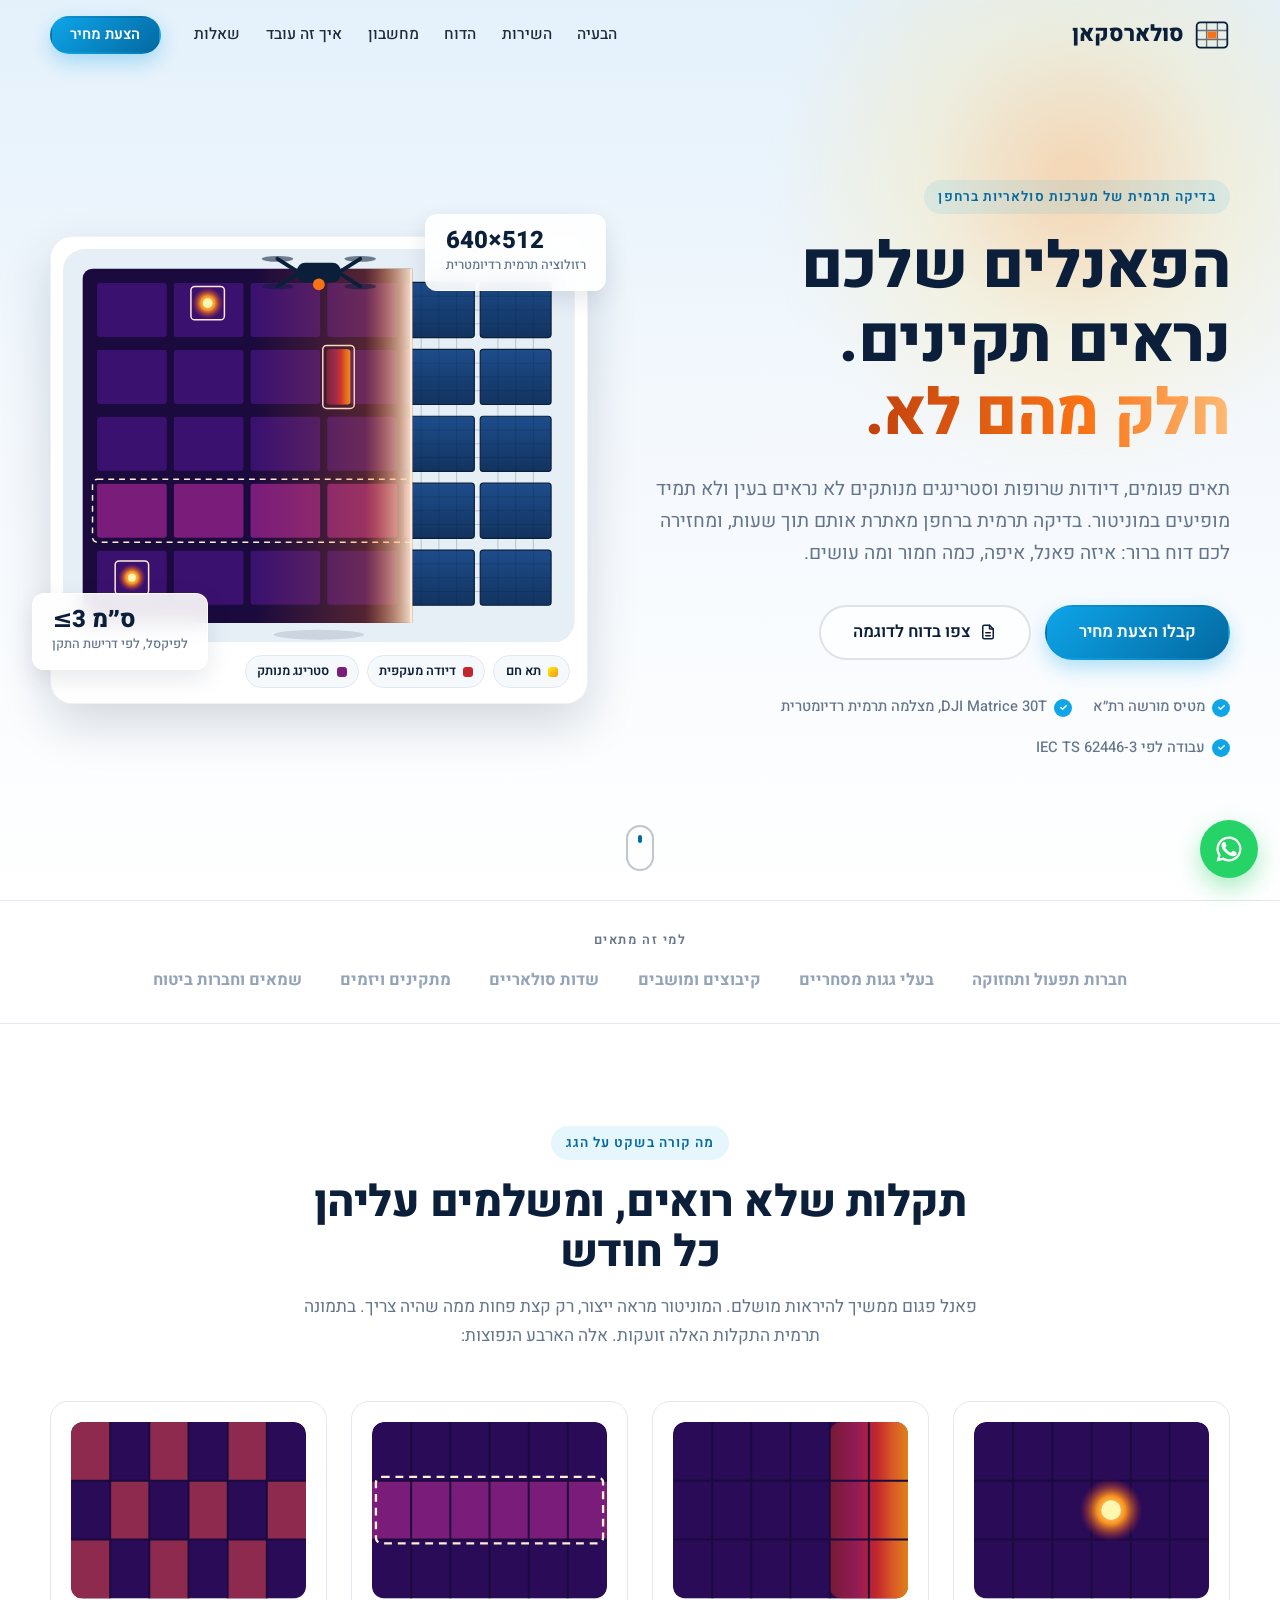
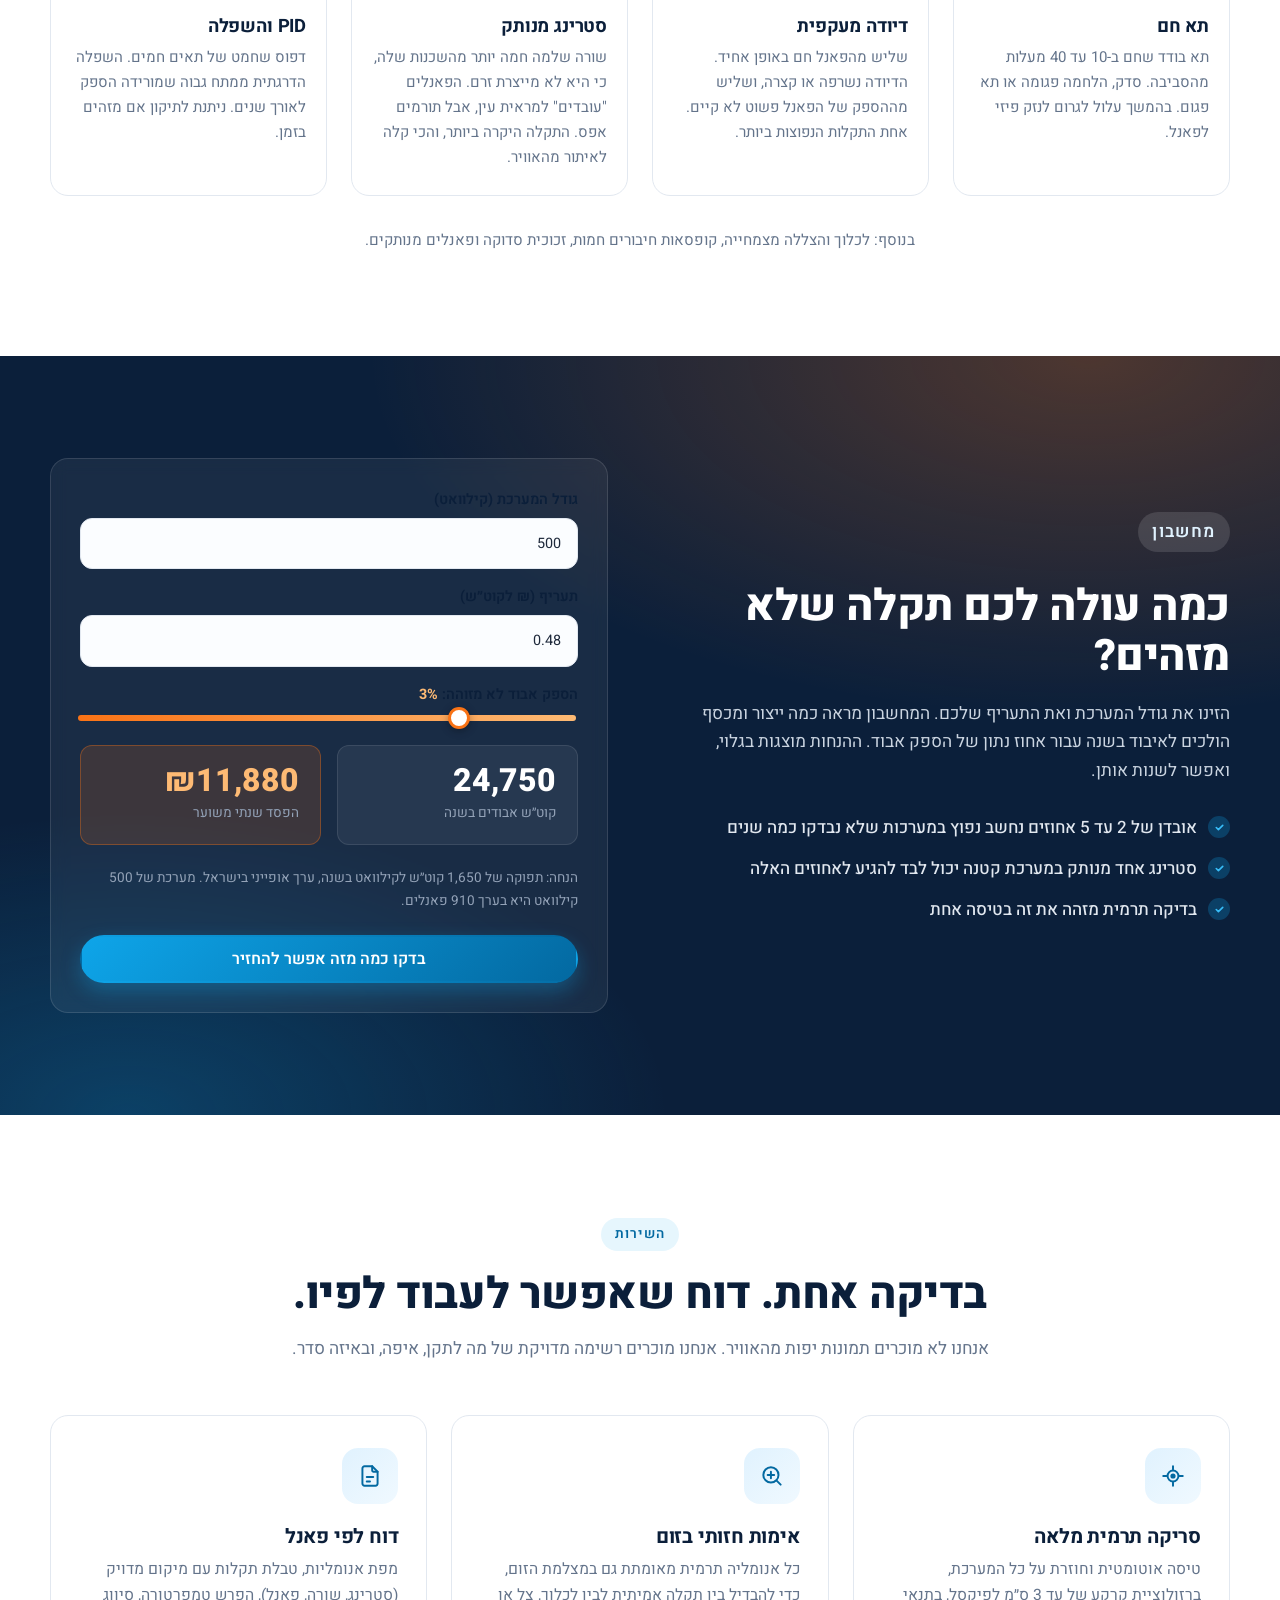
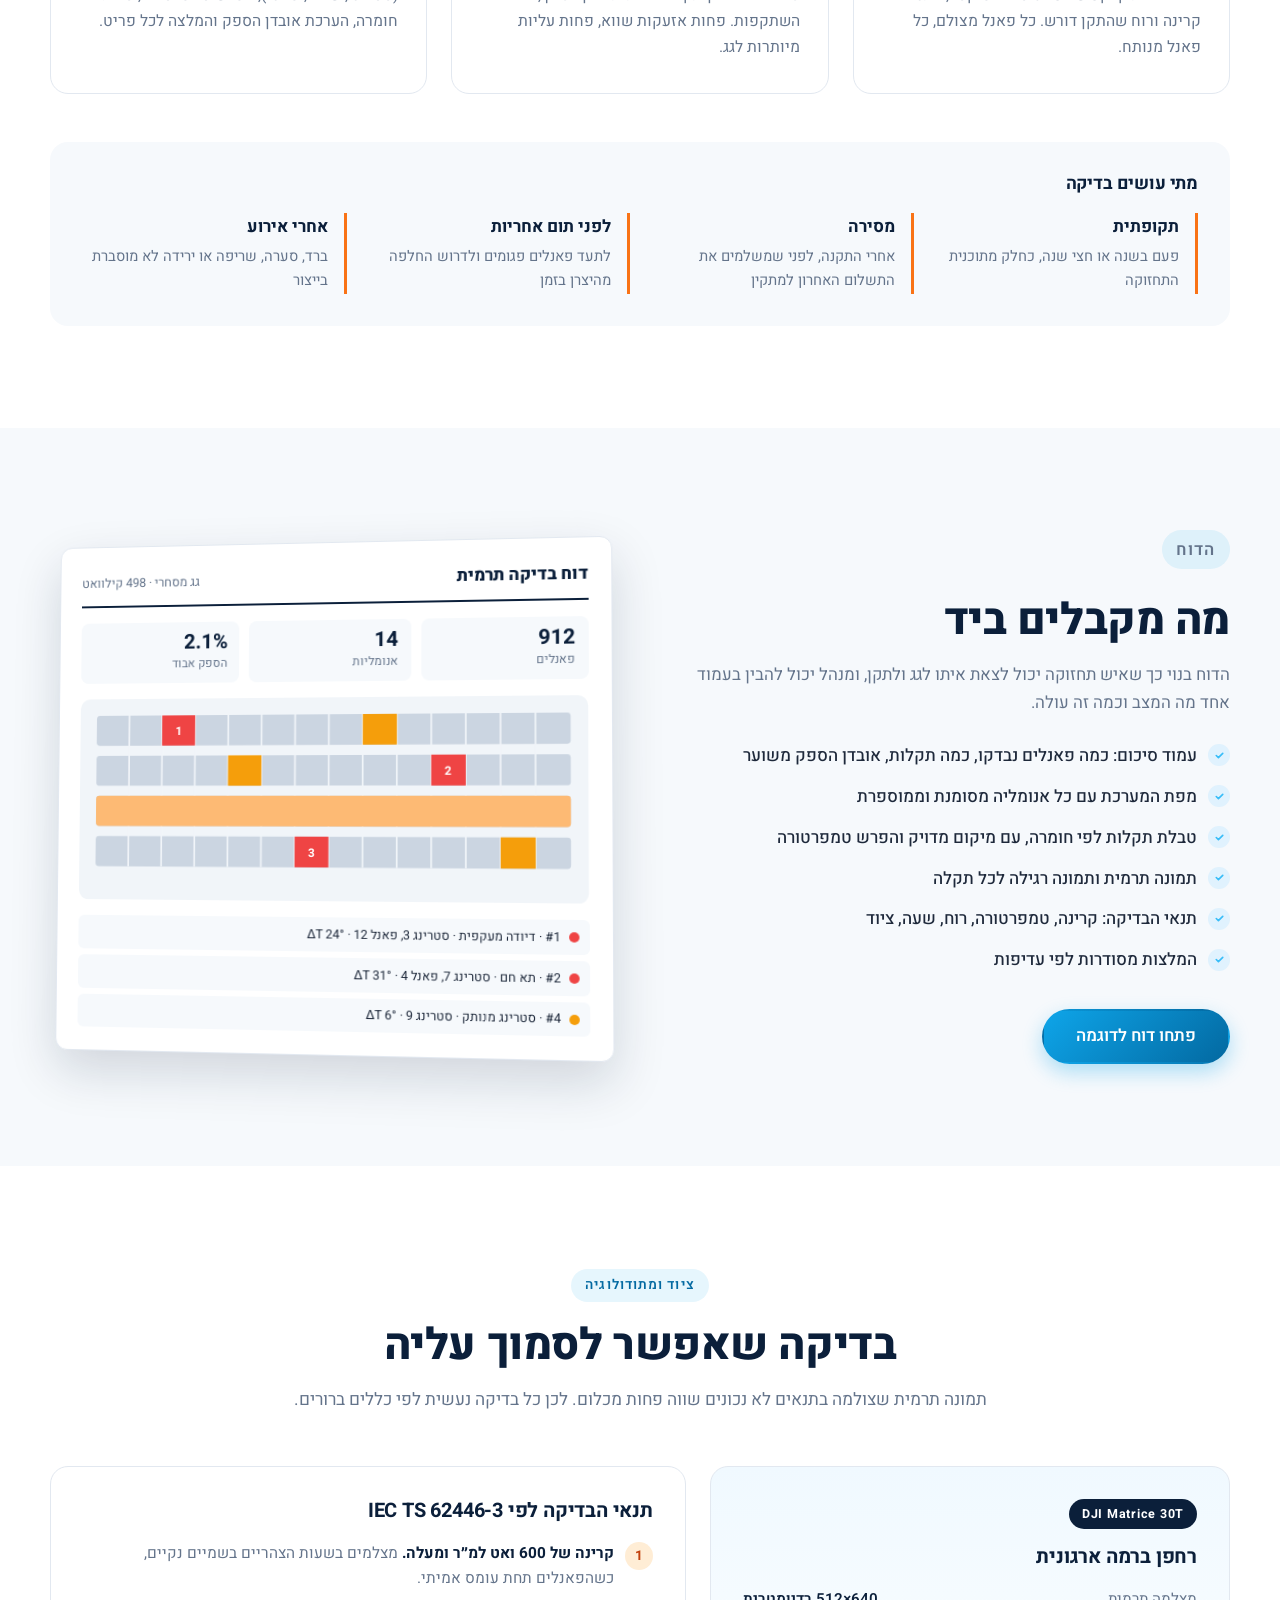
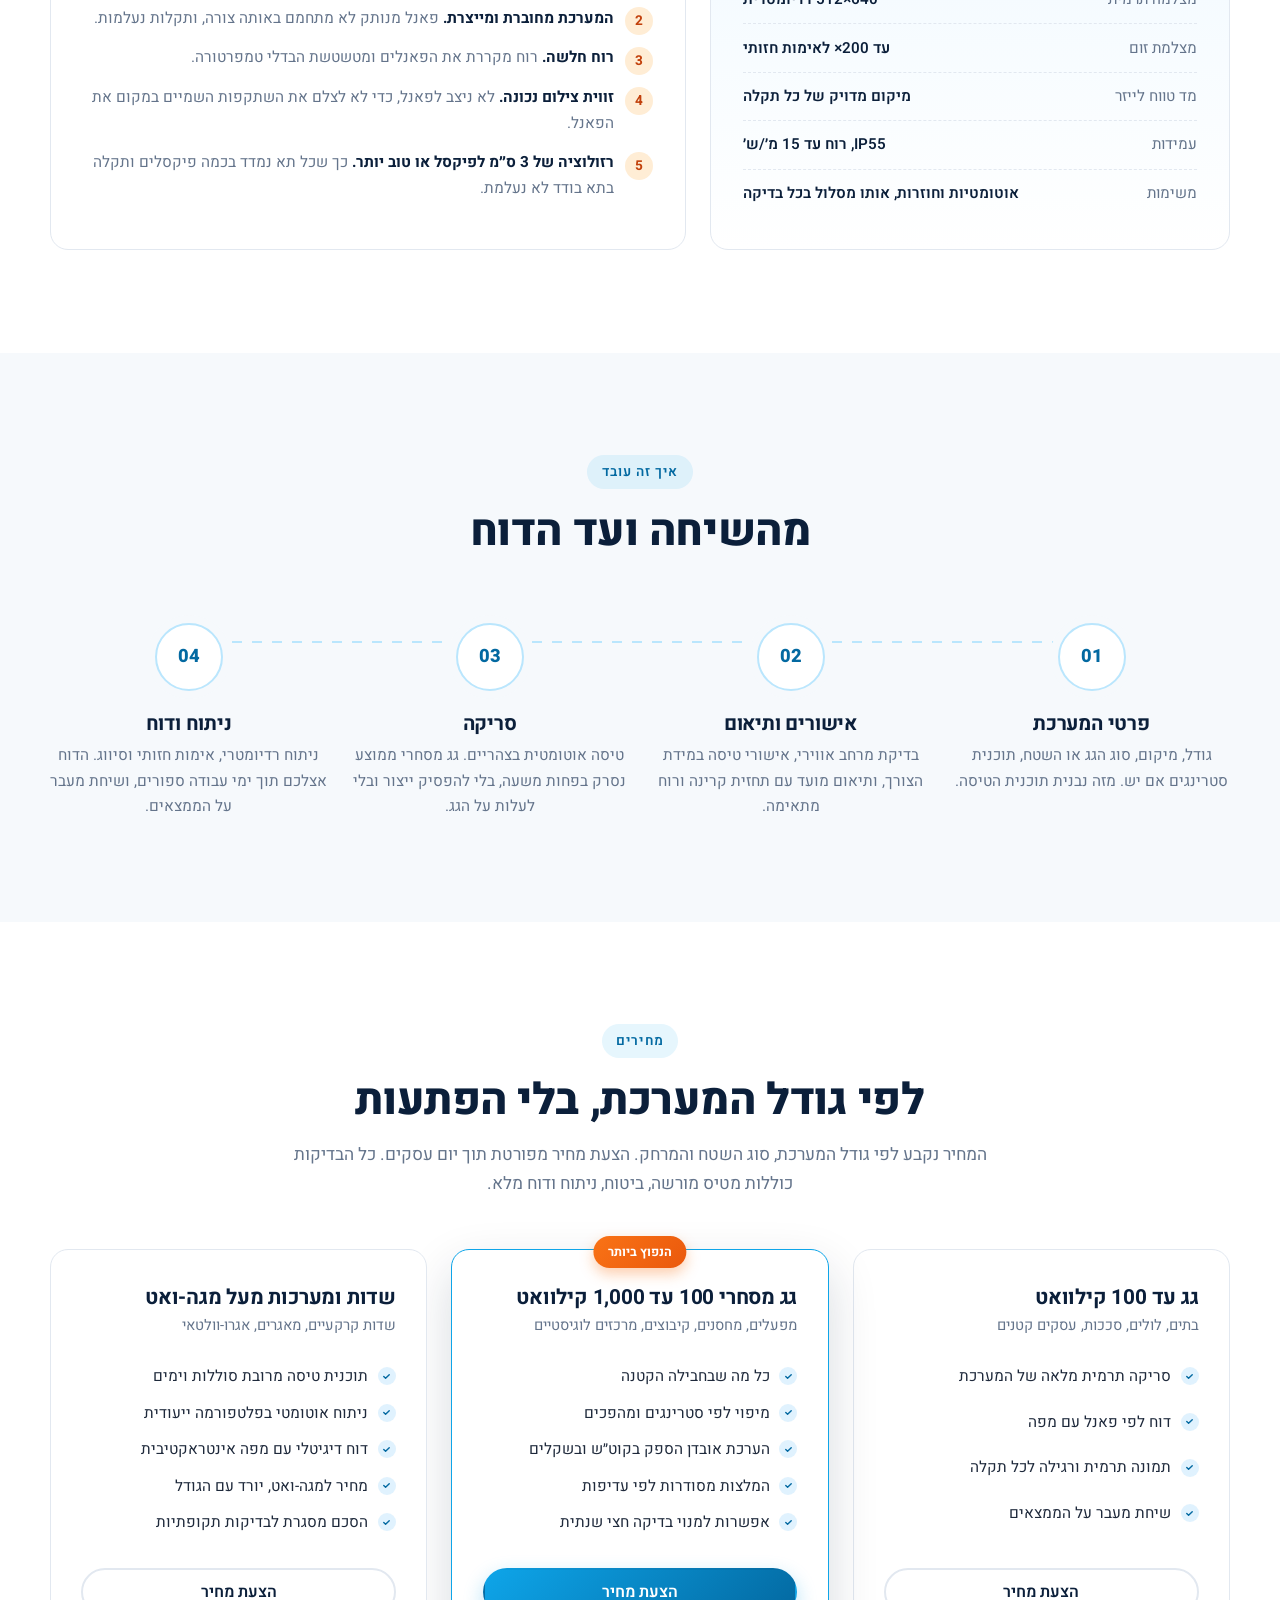
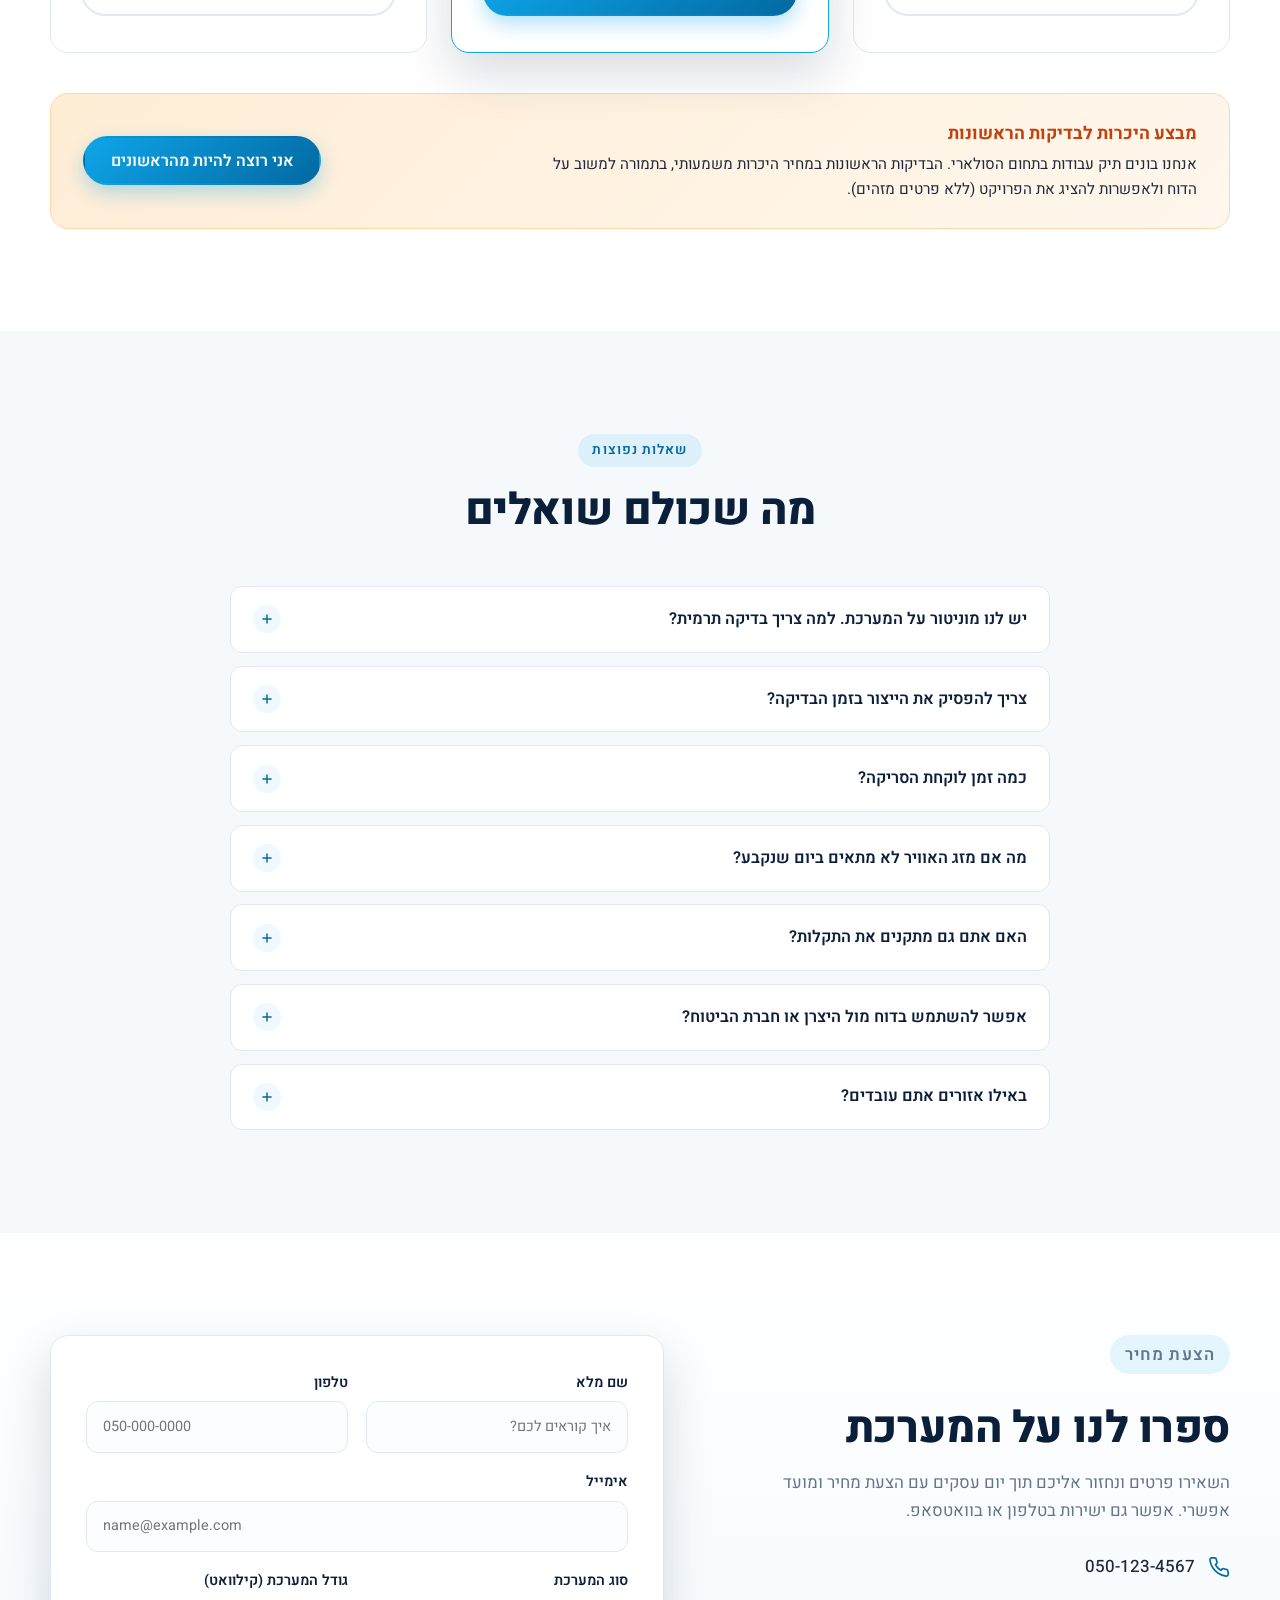
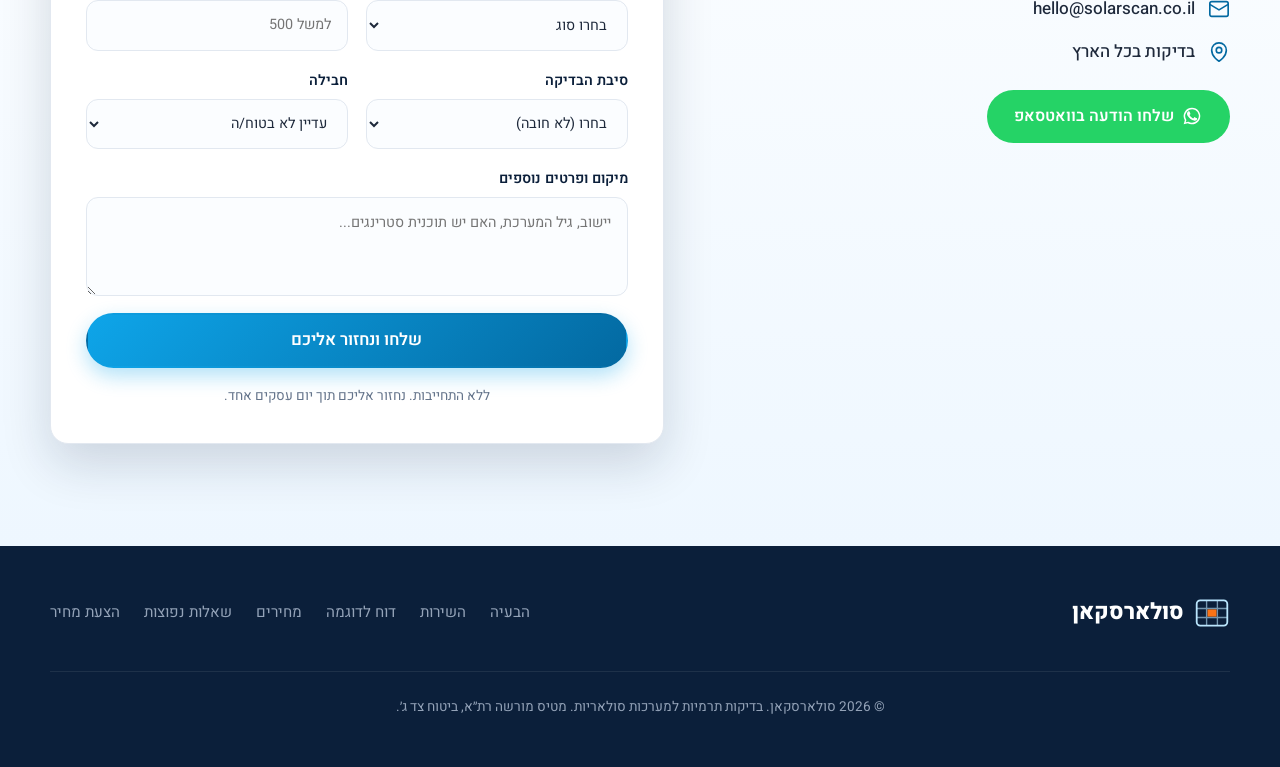
==== commit 9de1fbae: "Refocus site on solar thermal inspection, add sample report Rewrite the landing page around drone th" ====
--- a/index.html
+++ b/index.html
@@ -3,15 +3,15 @@
 <head>
   <meta charset="UTF-8">
   <meta name="viewport" content="width=device-width, initial-scale=1.0">
-  <title>מעוף | צילום אווירי מקצועי ברחפן</title>
-  <meta name="description" content="צילום אווירי מקצועי ברחפן לנדל״ן, אירועים, פרויקטים בבנייה, תיירות ומסחר. מטיס מורשה, איכות 4K ואספקה מהירה. קבלו הצעת מחיר עוד היום.">
-  <meta property="og:title" content="מעוף | צילום אווירי מקצועי ברחפן">
-  <meta property="og:description" content="הסיפור שלכם, מגובה שעוד לא ראיתם אותו. צילום אווירי ברחפן ברמה הגבוהה ביותר.">
+  <title>סולארסקאן | בדיקה תרמית של מערכות סולאריות ברחפן</title>
+  <meta name="description" content="בדיקה תרמית ברחפן למערכות סולאריות: איתור תאים פגומים, דיודות שרופות וסטרינגים מנותקים שמורידים הספק בשקט. Matrice 30T, מטיס מורשה רת״א, עבודה לפי IEC TS 62446-3, דוח לפי פאנל.">
+  <meta property="og:title" content="סולארסקאן | בדיקה תרמית של מערכות סולאריות ברחפן">
+  <meta property="og:description" content="הפאנלים שלכם נראים תקינים. חלק מהם לא. בדיקה תרמית ברחפן עם דוח ברור לפי פאנל.">
   <meta property="og:type" content="website">
   <link rel="preconnect" href="https://fonts.googleapis.com">
   <link rel="preconnect" href="https://fonts.gstatic.com" crossorigin>
   <link href="https://fonts.googleapis.com/css2?family=Heebo:wght@300;400;500;600;700;800&display=swap" rel="stylesheet">
-  <link rel="icon" href="data:image/svg+xml,%3Csvg xmlns='http://www.w3.org/2000/svg' viewBox='0 0 64 64'%3E%3Ccircle cx='32' cy='32' r='30' fill='%230EA5E9'/%3E%3Cpath d='M18 40 L32 20 L46 40 Z' fill='white'/%3E%3C/svg%3E">
+  <link rel="icon" href="data:image/svg+xml,%3Csvg xmlns='http://www.w3.org/2000/svg' viewBox='0 0 64 64'%3E%3Crect width='64' height='64' rx='14' fill='%230B1F3A'/%3E%3Crect x='12' y='14' width='40' height='36' rx='4' fill='%231E5A8E'/%3E%3Crect x='30' y='30' width='9' height='9' fill='%23F97316'/%3E%3C/svg%3E">
   <link rel="stylesheet" href="css/style.css">
 </head>
 <body>
@@ -19,17 +19,18 @@
   <!-- ===== Navigation ===== -->
   <header class="nav" id="nav">
     <div class="container nav__inner">
-      <a href="#top" class="logo" aria-label="מעוף - דף הבית">
+      <a href="#top" class="logo" aria-label="סולארסקאן - דף הבית">
         <span class="logo__mark" aria-hidden="true">
-          <svg viewBox="0 0 40 40" fill="none"><circle cx="20" cy="20" r="19" stroke="currentColor" stroke-width="2"/><path d="M11 26 L20 12 L29 26" stroke="currentColor" stroke-width="2.5" stroke-linecap="round" stroke-linejoin="round"/><path d="M15 26 H25" stroke="currentColor" stroke-width="2.5" stroke-linecap="round"/></svg>
+          <svg viewBox="0 0 40 40" fill="none"><rect x="3" y="6" width="34" height="28" rx="4" stroke="currentColor" stroke-width="2"/><path d="M3 15h34M3 25h34M14 6v28M26 6v28" stroke="currentColor" stroke-width="1.5" opacity=".6"/><rect x="15" y="16" width="10" height="8" fill="#F97316"/></svg>
         </span>
-        <span class="logo__text">מעוף</span>
+        <span class="logo__text">סולארסקאן</span>
       </a>
       <nav class="nav__links" id="navLinks" aria-label="ניווט ראשי">
-        <a href="#services">שירותים</a>
-        <a href="#portfolio">עבודות</a>
+        <a href="#problem">הבעיה</a>
+        <a href="#service">השירות</a>
+        <a href="#report">הדוח</a>
+        <a href="#calculator">מחשבון</a>
         <a href="#process">איך זה עובד</a>
-        <a href="#packages">חבילות</a>
         <a href="#faq">שאלות</a>
         <a href="#contact" class="btn btn--primary btn--sm nav__cta">הצעת מחיר</a>
       </nav>
@@ -44,472 +45,538 @@
     <!-- ===== Hero ===== -->
     <section class="hero" id="hero">
       <div class="hero__sky" aria-hidden="true">
-        <div class="cloud cloud--1"></div>
-        <div class="cloud cloud--2"></div>
-        <div class="cloud cloud--3"></div>
-        <div class="cloud cloud--4"></div>
         <div class="hero__sun"></div>
       </div>
 
       <div class="container hero__inner">
         <div class="hero__content">
-          <p class="eyebrow reveal">צילום אווירי מקצועי ברחפן</p>
+          <p class="eyebrow reveal">בדיקה תרמית של מערכות סולאריות ברחפן</p>
           <h1 class="hero__title reveal">
-            הסיפור שלכם,<br>
-            <span class="text-gradient">מגובה שעוד לא ראיתם אותו</span>
+            הפאנלים שלכם נראים תקינים.<br>
+            <span class="text-gradient">חלק מהם לא.</span>
           </h1>
           <p class="hero__lead reveal">
-            נדל״ן שמוכר את עצמו, אירועים שנחרטים בזיכרון ופרויקטים שמרשימים כל משקיע.
-            אנחנו לוקחים את המצלמה לשמיים ומחזירים לכם תמונות וסרטונים שמרגישים כמו לעוף.
+            תאים פגומים, דיודות שרופות וסטרינגים מנותקים לא נראים בעין ולא תמיד מופיעים במוניטור.
+            בדיקה תרמית ברחפן מאתרת אותם תוך שעות, ומחזירה לכם דוח ברור: איזה פאנל, איפה, כמה חמור ומה עושים.
           </p>
           <div class="hero__actions reveal">
             <a href="#contact" class="btn btn--primary btn--lg">קבלו הצעת מחיר</a>
-            <a href="#portfolio" class="btn btn--ghost btn--lg">
-              <svg width="18" height="18" viewBox="0 0 24 24" fill="none" aria-hidden="true"><path d="M8 5v14l11-7z" fill="currentColor"/></svg>
-              צפו בעבודות
+            <a href="report.html" class="btn btn--ghost btn--lg">
+              <svg width="18" height="18" viewBox="0 0 24 24" fill="none" stroke="currentColor" stroke-width="2" stroke-linecap="round" stroke-linejoin="round" aria-hidden="true"><path d="M14 3v4a1 1 0 0 0 1 1h4"/><path d="M17 21H7a2 2 0 0 1-2-2V5a2 2 0 0 1 2-2h7l5 5v11a2 2 0 0 1-2 2z"/><path d="M9 13h6M9 17h6"/></svg>
+              צפו בדוח לדוגמה
             </a>
           </div>
           <ul class="hero__trust reveal" aria-label="יתרונות">
             <li>מטיס מורשה רת״א</li>
-            <li>ביטוח צד ג׳ מלא</li>
-            <li>אספקה תוך 48 שעות</li>
+            <li>DJI Matrice 30T, מצלמה תרמית רדיומטרית</li>
+            <li>עבודה לפי IEC TS 62446-3</li>
           </ul>
         </div>
 
         <div class="hero__visual reveal" aria-hidden="true">
-          <div class="drone">
-            <div class="drone__shadow"></div>
-            <svg class="drone__svg" viewBox="0 0 320 200" fill="none">
+          <div class="scanbox">
+            <svg class="scan" viewBox="0 0 520 400" fill="none">
               <defs>
-                <linearGradient id="bodyGrad" x1="0" y1="0" x2="0" y2="1">
-                  <stop offset="0" stop-color="#1E293B"/>
-                  <stop offset="1" stop-color="#0B1F3A"/>
+                <linearGradient id="panelGrad" x1="0" y1="0" x2="0" y2="1">
+                  <stop offset="0" stop-color="#1E4D8C"/>
+                  <stop offset="1" stop-color="#12335F"/>
                 </linearGradient>
-                <linearGradient id="propGrad" x1="0" y1="0" x2="1" y2="0">
-                  <stop offset="0" stop-color="#94A3B8" stop-opacity="0"/>
-                  <stop offset="0.5" stop-color="#CBD5E1" stop-opacity="0.9"/>
-                  <stop offset="1" stop-color="#94A3B8" stop-opacity="0"/>
+                <linearGradient id="ironbow" x1="0" y1="0" x2="1" y2="0">
+                  <stop offset="0" stop-color="#1B0A3D"/>
+                  <stop offset=".35" stop-color="#5B0E8A"/>
+                  <stop offset=".6" stop-color="#C1272D"/>
+                  <stop offset=".8" stop-color="#F7931E"/>
+                  <stop offset="1" stop-color="#FFF200"/>
                 </linearGradient>
+                <radialGradient id="hot" cx=".5" cy=".5" r=".5">
+                  <stop offset="0" stop-color="#FFF7B0"/>
+                  <stop offset=".45" stop-color="#F7931E"/>
+                  <stop offset="1" stop-color="#C1272D" stop-opacity="0"/>
+                </radialGradient>
+                <linearGradient id="beam" x1="0" y1="0" x2="1" y2="0">
+                  <stop offset="0" stop-color="#F97316" stop-opacity="0"/>
+                  <stop offset=".7" stop-color="#F97316" stop-opacity=".25"/>
+                  <stop offset="1" stop-color="#FFEDD5" stop-opacity=".95"/>
+                </linearGradient>
+                <clipPath id="scanClip">
+                  <rect id="scanRect" x="0" y="0" width="0" height="400">
+                    <animate attributeName="width" values="0;520;520;0;0" keyTimes="0;.45;.6;.6;1" dur="7s" repeatCount="indefinite"/>
+                  </rect>
+                </clipPath>
               </defs>
-              <!-- arms -->
-              <path d="M110 100 L50 60" stroke="#334155" stroke-width="7" stroke-linecap="round"/>
-              <path d="M110 100 L50 140" stroke="#334155" stroke-width="7" stroke-linecap="round"/>
-              <path d="M210 100 L270 60" stroke="#334155" stroke-width="7" stroke-linecap="round"/>
-              <path d="M210 100 L270 140" stroke="#334155" stroke-width="7" stroke-linecap="round"/>
-              <!-- motors -->
-              <circle cx="50" cy="60" r="9" fill="#1E293B"/>
-              <circle cx="50" cy="140" r="9" fill="#1E293B"/>
-              <circle cx="270" cy="60" r="9" fill="#1E293B"/>
-              <circle cx="270" cy="140" r="9" fill="#1E293B"/>
-              <!-- propellers -->
-              <g class="prop" style="transform-origin:50px 60px"><ellipse cx="50" cy="60" rx="42" ry="5" fill="url(#propGrad)"/></g>
-              <g class="prop prop--rev" style="transform-origin:50px 140px"><ellipse cx="50" cy="140" rx="42" ry="5" fill="url(#propGrad)"/></g>
-              <g class="prop prop--rev" style="transform-origin:270px 60px"><ellipse cx="270" cy="60" rx="42" ry="5" fill="url(#propGrad)"/></g>
-              <g class="prop" style="transform-origin:270px 140px"><ellipse cx="270" cy="140" rx="42" ry="5" fill="url(#propGrad)"/></g>
-              <!-- body -->
-              <rect x="105" y="78" width="110" height="44" rx="18" fill="url(#bodyGrad)"/>
-              <rect x="120" y="86" width="80" height="10" rx="5" fill="#0EA5E9" opacity="0.9"/>
-              <!-- gimbal & camera -->
-              <rect x="145" y="118" width="30" height="14" rx="4" fill="#334155"/>
-              <circle cx="160" cy="140" r="13" fill="#0B1F3A"/>
-              <circle cx="160" cy="140" r="8" fill="#0EA5E9"/>
-              <circle cx="160" cy="140" r="4" fill="#0B1F3A"/>
-              <circle cx="163" cy="137" r="1.6" fill="white"/>
-              <!-- status lights -->
-              <circle class="led" cx="112" cy="100" r="3" fill="#22C55E"/>
-              <circle class="led led--delay" cx="208" cy="100" r="3" fill="#F43F5E"/>
+
+              <!-- ground -->
+              <rect width="520" height="400" rx="22" fill="#E6EEF6"/>
+
+              <!-- visual layer: solar array 5 rows x 6 modules -->
+              <g id="array">
+                <g fill="url(#panelGrad)" stroke="#0B1F3A" stroke-width="1.2">
+                  <rect x="34" y="34" width="72" height="56" rx="3"/><rect x="112" y="34" width="72" height="56" rx="3"/><rect x="190" y="34" width="72" height="56" rx="3"/><rect x="268" y="34" width="72" height="56" rx="3"/><rect x="346" y="34" width="72" height="56" rx="3"/><rect x="424" y="34" width="72" height="56" rx="3"/>
+                  <rect x="34" y="102" width="72" height="56" rx="3"/><rect x="112" y="102" width="72" height="56" rx="3"/><rect x="190" y="102" width="72" height="56" rx="3"/><rect x="268" y="102" width="72" height="56" rx="3"/><rect x="346" y="102" width="72" height="56" rx="3"/><rect x="424" y="102" width="72" height="56" rx="3"/>
+                  <rect x="34" y="170" width="72" height="56" rx="3"/><rect x="112" y="170" width="72" height="56" rx="3"/><rect x="190" y="170" width="72" height="56" rx="3"/><rect x="268" y="170" width="72" height="56" rx="3"/><rect x="346" y="170" width="72" height="56" rx="3"/><rect x="424" y="170" width="72" height="56" rx="3"/>
+                  <rect x="34" y="238" width="72" height="56" rx="3"/><rect x="112" y="238" width="72" height="56" rx="3"/><rect x="190" y="238" width="72" height="56" rx="3"/><rect x="268" y="238" width="72" height="56" rx="3"/><rect x="346" y="238" width="72" height="56" rx="3"/><rect x="424" y="238" width="72" height="56" rx="3"/>
+                  <rect x="34" y="306" width="72" height="56" rx="3"/><rect x="112" y="306" width="72" height="56" rx="3"/><rect x="190" y="306" width="72" height="56" rx="3"/><rect x="268" y="306" width="72" height="56" rx="3"/><rect x="346" y="306" width="72" height="56" rx="3"/><rect x="424" y="306" width="72" height="56" rx="3"/>
+                </g>
+                <!-- cell grid lines -->
+                <g stroke="#0B1F3A" stroke-width=".6" opacity=".35">
+                  <path d="M34 48h462M34 62h462M34 76h462M34 116h462M34 130h462M34 144h462M34 184h462M34 198h462M34 212h462M34 252h462M34 266h462M34 280h462M34 320h462M34 334h462M34 348h462"/>
+                  <path d="M52 34v328M70 34v328M88 34v328M130 34v328M148 34v328M166 34v328M208 34v328M226 34v328M244 34v328M286 34v328M304 34v328M322 34v328M364 34v328M382 34v328M400 34v328M442 34v328M460 34v328M478 34v328"/>
+                </g>
+              </g>
+
+              <!-- thermal layer, revealed by the scan -->
+              <g clip-path="url(#scanClip)">
+                <rect x="20" y="20" width="480" height="360" rx="10" fill="#1B0A3D"/>
+                <g fill="#3B1170" stroke="#1B0A3D" stroke-width="1.2">
+                  <rect x="34" y="34" width="72" height="56" rx="3"/><rect x="112" y="34" width="72" height="56" rx="3"/><rect x="190" y="34" width="72" height="56" rx="3"/><rect x="268" y="34" width="72" height="56" rx="3"/><rect x="346" y="34" width="72" height="56" rx="3"/><rect x="424" y="34" width="72" height="56" rx="3"/>
+                  <rect x="34" y="102" width="72" height="56" rx="3"/><rect x="112" y="102" width="72" height="56" rx="3"/><rect x="190" y="102" width="72" height="56" rx="3"/><rect x="268" y="102" width="72" height="56" rx="3"/><rect x="346" y="102" width="72" height="56" rx="3"/><rect x="424" y="102" width="72" height="56" rx="3"/>
+                  <rect x="34" y="170" width="72" height="56" rx="3"/><rect x="112" y="170" width="72" height="56" rx="3"/><rect x="190" y="170" width="72" height="56" rx="3"/><rect x="268" y="170" width="72" height="56" rx="3"/><rect x="346" y="170" width="72" height="56" rx="3"/><rect x="424" y="170" width="72" height="56" rx="3"/>
+                  <!-- row 4: whole string warmer (offline string) -->
+                  <rect x="34" y="238" width="72" height="56" rx="3" fill="#7A1C7A"/><rect x="112" y="238" width="72" height="56" rx="3" fill="#7A1C7A"/><rect x="190" y="238" width="72" height="56" rx="3" fill="#7A1C7A"/><rect x="268" y="238" width="72" height="56" rx="3" fill="#7A1C7A"/><rect x="346" y="238" width="72" height="56" rx="3" fill="#7A1C7A"/><rect x="424" y="238" width="72" height="56" rx="3" fill="#7A1C7A"/>
+                  <rect x="34" y="306" width="72" height="56" rx="3"/><rect x="112" y="306" width="72" height="56" rx="3"/><rect x="190" y="306" width="72" height="56" rx="3"/><rect x="268" y="306" width="72" height="56" rx="3"/><rect x="346" y="306" width="72" height="56" rx="3"/><rect x="424" y="306" width="72" height="56" rx="3"/>
+                </g>
+                <!-- bypass diode: one third of module hot -->
+                <rect x="268" y="102" width="24" height="56" rx="3" fill="#C1272D"/>
+                <rect x="268" y="102" width="24" height="56" rx="3" fill="url(#ironbow)" opacity=".55"/>
+                <!-- hot cells -->
+                <circle cx="147" cy="55" r="16" fill="url(#hot)"/>
+                <circle cx="147" cy="55" r="5" fill="#FFF7B0"/>
+                <circle cx="381" cy="191" r="18" fill="url(#hot)"/>
+                <circle cx="381" cy="191" r="6" fill="#FFF7B0"/>
+                <circle cx="70" cy="334" r="14" fill="url(#hot)"/>
+                <circle cx="70" cy="334" r="4" fill="#FFF7B0"/>
+                <!-- anomaly markers -->
+                <g class="marker" fill="none" stroke="#FFEDD5" stroke-width="1.5">
+                  <rect x="130" y="38" width="34" height="34" rx="4"/>
+                  <rect x="364" y="174" width="34" height="34" rx="4"/>
+                  <rect x="264" y="98" width="32" height="64" rx="4"/>
+                  <rect x="53" y="317" width="34" height="34" rx="4"/>
+                  <rect x="30" y="234" width="470" height="64" rx="5" stroke-dasharray="6 5"/>
+                </g>
+              </g>
+
+              <!-- scan beam -->
+              <g>
+                <rect x="-160" y="20" width="160" height="360" fill="url(#beam)">
+                  <animate attributeName="x" values="-160;360;360;-160;-160" keyTimes="0;.45;.6;.6;1" dur="7s" repeatCount="indefinite"/>
+                </rect>
+                <rect x="-2" y="20" width="2" height="360" fill="#FFEDD5">
+                  <animate attributeName="x" values="-2;518;518;-2;-2" keyTimes="0;.45;.6;.6;1" dur="7s" repeatCount="indefinite"/>
+                  <animate attributeName="opacity" values="1;1;0;0;1" keyTimes="0;.45;.6;.6;1" dur="7s" repeatCount="indefinite"/>
+                </rect>
+              </g>
+
+              <!-- drone silhouette -->
+              <g class="scan__drone">
+                <ellipse cx="260" cy="392" rx="46" ry="5" fill="#0B1F3A" opacity=".12"/>
+                <g transform="translate(200 -6)">
+                  <path d="M40 30 L18 16M40 30 L18 44M80 30 L102 16M80 30 L102 44" stroke="#0B1F3A" stroke-width="4" stroke-linecap="round"/>
+                  <g fill="#0B1F3A" opacity=".55"><ellipse cx="18" cy="16" rx="16" ry="3"/><ellipse cx="18" cy="44" rx="16" ry="3"/><ellipse cx="102" cy="16" rx="16" ry="3"/><ellipse cx="102" cy="44" rx="16" ry="3"/></g>
+                  <rect x="38" y="20" width="44" height="20" rx="8" fill="#0B1F3A"/>
+                  <circle cx="60" cy="42" r="6" fill="#F97316"/>
+                </g>
+              </g>
             </svg>
+            <div class="scanbox__legend">
+              <span class="scanbox__chip scanbox__chip--hot">תא חם</span>
+              <span class="scanbox__chip scanbox__chip--diode">דיודה מעקפית</span>
+              <span class="scanbox__chip scanbox__chip--string">סטרינג מנותק</span>
+            </div>
           </div>
           <div class="hero__card hero__card--1">
-            <span class="hero__card-num">500+</span>
-            <span class="hero__card-label">פרויקטים בשמיים</span>
+            <span class="hero__card-num">640×512</span>
+            <span class="hero__card-label">רזולוציה תרמית רדיומטרית</span>
           </div>
           <div class="hero__card hero__card--2">
-            <span class="hero__card-num">4K</span>
-            <span class="hero__card-label">וידאו ותמונות RAW</span>
-          </div>
-        </div>
-      </div>
-
-      <a href="#services" class="hero__scroll" aria-label="גללו למטה">
-        <span></span>
-      </a>
-    </section>
-
-    <!-- ===== Clients strip ===== -->
-    <section class="strip" aria-label="לקוחות">
+            <span class="hero__card-num">≤3 ס״מ</span>
+            <span class="hero__card-label">לפיקסל, לפי דרישת התקן</span>
+          </div>
+        </div>
+      </div>
+
+      <a href="#problem" class="hero__scroll" aria-label="גללו למטה"><span></span></a>
+    </section>
+
+    <!-- ===== Audience strip ===== -->
+    <section class="strip" aria-label="למי זה מתאים">
       <div class="container">
-        <p class="strip__label">סומכים עלינו</p>
+        <p class="strip__label">למי זה מתאים</p>
         <ul class="strip__logos">
-          <li>משרדי תיווך</li>
-          <li>חברות בנייה</li>
-          <li>אולמות אירועים</li>
-          <li>מלונות ותיירות</li>
-          <li>רשויות מקומיות</li>
-          <li>סוכנויות פרסום</li>
+          <li>חברות תפעול ותחזוקה</li>
+          <li>בעלי גגות מסחריים</li>
+          <li>קיבוצים ומושבים</li>
+          <li>שדות סולאריים</li>
+          <li>מתקינים ויזמים</li>
+          <li>שמאים וחברות ביטוח</li>
         </ul>
       </div>
     </section>
 
-    <!-- ===== Services ===== -->
-    <section class="section" id="services">
+    <!-- ===== Problem ===== -->
+    <section class="section" id="problem">
       <div class="container">
         <div class="section__head reveal">
-          <p class="eyebrow">השירותים שלנו</p>
-          <h2>כל מה שנראה טוב יותר מלמעלה</h2>
-          <p class="section__lead">מנכס אחד ועד קמפיין שלם. כל צילום מתוכנן מראש, מבוצע בבטיחות מלאה ונערך ברמה קולנועית.</p>
+          <p class="eyebrow">מה קורה בשקט על הגג</p>
+          <h2>תקלות שלא רואים, ומשלמים עליהן כל חודש</h2>
+          <p class="section__lead">
+            פאנל פגום ממשיך להיראות מושלם. המוניטור מראה ייצור, רק קצת פחות ממה שהיה צריך.
+            בתמונה תרמית התקלות האלה זועקות. אלה הארבע הנפוצות:
+          </p>
+        </div>
+
+        <div class="grid grid--4">
+          <article class="fault reveal">
+            <div class="fault__thermal" aria-hidden="true">
+              <svg viewBox="0 0 120 90"><rect width="120" height="90" rx="6" fill="#2A0B57"/><g stroke="#1B0A3D" stroke-width="1"><path d="M0 30h120M0 60h120M20 0v90M40 0v90M60 0v90M80 0v90M100 0v90"/></g><circle cx="70" cy="45" r="16" fill="url(#hot)"/><circle cx="70" cy="45" r="5" fill="#FFF7B0"/></svg>
+            </div>
+            <h3>תא חם</h3>
+            <p>תא בודד שחם ב-10 עד 40 מעלות מהסביבה. סדק, הלחמה פגומה או תא פגום. בהמשך עלול לגרום לנזק פיזי לפאנל.</p>
+          </article>
+          <article class="fault reveal">
+            <div class="fault__thermal" aria-hidden="true">
+              <svg viewBox="0 0 120 90"><rect width="120" height="90" rx="6" fill="#2A0B57"/><rect x="80" y="0" width="40" height="90" rx="6" fill="#C1272D"/><rect x="80" y="0" width="40" height="90" fill="url(#ironbow)" opacity=".45"/><g stroke="#1B0A3D" stroke-width="1"><path d="M0 30h120M0 60h120M20 0v90M40 0v90M60 0v90M80 0v90M100 0v90"/></g></svg>
+            </div>
+            <h3>דיודה מעקפית</h3>
+            <p>שליש מהפאנל חם באופן אחיד. הדיודה נשרפה או קצרה, ושליש מההספק של הפאנל פשוט לא קיים. אחת התקלות הנפוצות ביותר.</p>
+          </article>
+          <article class="fault reveal">
+            <div class="fault__thermal" aria-hidden="true">
+              <svg viewBox="0 0 120 90"><rect width="120" height="90" rx="6" fill="#2A0B57"/><rect x="0" y="30" width="120" height="30" fill="#7A1C7A"/><g stroke="#1B0A3D" stroke-width="1"><path d="M0 30h120M0 60h120M20 0v90M40 0v90M60 0v90M80 0v90M100 0v90"/></g><rect x="2" y="28" width="116" height="34" rx="3" fill="none" stroke="#FFEDD5" stroke-width="1.2" stroke-dasharray="4 3"/></svg>
+            </div>
+            <h3>סטרינג מנותק</h3>
+            <p>שורה שלמה חמה יותר מהשכנות שלה, כי היא לא מייצרת זרם. הפאנלים "עובדים" למראית עין, אבל תורמים אפס. התקלה היקרה ביותר, והכי קלה לאיתור מהאוויר.</p>
+          </article>
+          <article class="fault reveal">
+            <div class="fault__thermal" aria-hidden="true">
+              <svg viewBox="0 0 120 90"><rect width="120" height="90" rx="6" fill="#2A0B57"/><g fill="#8E2A4E"><rect x="0" y="0" width="20" height="30"/><rect x="40" y="0" width="20" height="30"/><rect x="80" y="0" width="20" height="30"/><rect x="20" y="30" width="20" height="30"/><rect x="60" y="30" width="20" height="30"/><rect x="100" y="30" width="20" height="30"/><rect x="0" y="60" width="20" height="30"/><rect x="40" y="60" width="20" height="30"/><rect x="80" y="60" width="20" height="30"/></g><g stroke="#1B0A3D" stroke-width="1"><path d="M0 30h120M0 60h120M20 0v90M40 0v90M60 0v90M80 0v90M100 0v90"/></g></svg>
+            </div>
+            <h3>PID והשפלה</h3>
+            <p>דפוס שחמט של תאים חמים. השפלה הדרגתית ממתח גבוה שמורידה הספק לאורך שנים. ניתנת לתיקון אם מזהים בזמן.</p>
+          </article>
+        </div>
+
+        <p class="section__note reveal">בנוסף: לכלוך והצללה מצמחייה, קופסאות חיבורים חמות, זכוכית סדוקה ופאנלים מנותקים.</p>
+      </div>
+    </section>
+
+    <!-- ===== Calculator ===== -->
+    <section class="section section--dark" id="calculator">
+      <div class="container calc">
+        <div class="calc__text reveal">
+          <p class="eyebrow eyebrow--light">מחשבון</p>
+          <h2>כמה עולה לכם תקלה שלא מזהים?</h2>
+          <p>
+            הזינו את גודל המערכת ואת התעריף שלכם. המחשבון מראה כמה ייצור ומכסף הולכים לאיבוד בשנה
+            עבור אחוז נתון של הספק אבוד. ההנחות מוצגות בגלוי, ואפשר לשנות אותן.
+          </p>
+          <ul class="checks">
+            <li>אובדן של 2 עד 5 אחוזים נחשב נפוץ במערכות שלא נבדקו כמה שנים</li>
+            <li>סטרינג אחד מנותק במערכת קטנה יכול לבד להגיע לאחוזים האלה</li>
+            <li>בדיקה תרמית מזהה את זה בטיסה אחת</li>
+          </ul>
+        </div>
+
+        <div class="calc__panel reveal">
+          <div class="calc__fields">
+            <label class="field field--light">
+              <span>גודל המערכת (קילוואט)</span>
+              <input type="number" id="calcKw" value="500" min="5" max="100000" step="5" inputmode="decimal">
+            </label>
+            <label class="field field--light">
+              <span>תעריף (₪ לקוט״ש)</span>
+              <input type="number" id="calcTariff" value="0.48" min="0.1" max="2" step="0.01" inputmode="decimal">
+            </label>
+            <label class="field field--light field--range">
+              <span>הספק אבוד לא מזוהה: <strong id="calcLossLabel">3%</strong></span>
+              <input type="range" id="calcLoss" value="3" min="1" max="10" step="0.5">
+            </label>
+          </div>
+          <div class="calc__results">
+            <div class="calc__result">
+              <span class="calc__num" id="calcKwh">0</span>
+              <span class="calc__label">קוט״ש אבודים בשנה</span>
+            </div>
+            <div class="calc__result calc__result--money">
+              <span class="calc__num" id="calcMoney">₪0</span>
+              <span class="calc__label">הפסד שנתי משוער</span>
+            </div>
+          </div>
+          <p class="calc__assump">
+            הנחה: תפוקה של <span id="calcYield">1,650</span> קוט״ש לקילוואט בשנה, ערך אופייני בישראל.
+            מערכת של <span id="calcKwEcho">500</span> קילוואט היא בערך <span id="calcModules">900</span> פאנלים.
+          </p>
+          <a href="#contact" class="btn btn--primary btn--block">בדקו כמה מזה אפשר להחזיר</a>
+        </div>
+      </div>
+    </section>
+
+    <!-- ===== Service ===== -->
+    <section class="section" id="service">
+      <div class="container">
+        <div class="section__head reveal">
+          <p class="eyebrow">השירות</p>
+          <h2>בדיקה אחת. דוח שאפשר לעבוד לפיו.</h2>
+          <p class="section__lead">
+            אנחנו לא מוכרים תמונות יפות מהאוויר. אנחנו מוכרים רשימה מדויקת של מה לתקן, איפה, ובאיזה סדר.
+          </p>
         </div>
 
         <div class="grid grid--3">
           <article class="card reveal">
             <div class="card__icon">
-              <svg viewBox="0 0 24 24" fill="none" stroke="currentColor" stroke-width="1.8" stroke-linecap="round" stroke-linejoin="round"><path d="M3 11l9-7 9 7"/><path d="M5 10v10h14V10"/><path d="M10 20v-6h4v6"/></svg>
-            </div>
-            <h3>נדל״ן ונכסים</h3>
-            <p>וילות, פרויקטים חדשים ומגרשים. תמונות אוויר שמראות מיקום, סביבה ונוף, ומקצרות את זמן המכירה.</p>
-          </article>
-
+              <svg viewBox="0 0 24 24" fill="none" stroke="currentColor" stroke-width="1.8" stroke-linecap="round" stroke-linejoin="round"><path d="M12 3v3M12 18v3M3 12h3M18 12h3"/><circle cx="12" cy="12" r="5"/><circle cx="12" cy="12" r="1.5" fill="currentColor"/></svg>
+            </div>
+            <h3>סריקה תרמית מלאה</h3>
+            <p>טיסה אוטומטית וחוזרת על כל המערכת, ברזולוציית קרקע של עד 3 ס״מ לפיקסל, בתנאי קרינה ורוח שהתקן דורש. כל פאנל מצולם, כל פאנל מנותח.</p>
+          </article>
           <article class="card reveal">
             <div class="card__icon">
-              <svg viewBox="0 0 24 24" fill="none" stroke="currentColor" stroke-width="1.8" stroke-linecap="round" stroke-linejoin="round"><path d="M12 3l2.5 5 5.5.8-4 3.9.9 5.5-4.9-2.6-4.9 2.6.9-5.5-4-3.9 5.5-.8z"/></svg>
-            </div>
-            <h3>חתונות ואירועים</h3>
-            <p>הרגע שבו כולם מרימים את הראש. צילום אווירי דיסקרטי של הטקס, החופה והריקודים מזווית שאף אורח לא ראה.</p>
-          </article>
-
+              <svg viewBox="0 0 24 24" fill="none" stroke="currentColor" stroke-width="1.8" stroke-linecap="round" stroke-linejoin="round"><circle cx="11" cy="11" r="7"/><path d="m20 20-3.5-3.5"/><path d="M11 8v6M8 11h6"/></svg>
+            </div>
+            <h3>אימות חזותי בזום</h3>
+            <p>כל אנומליה תרמית מאומתת גם במצלמת הזום, כדי להבדיל בין תקלה אמיתית לבין לכלוך, צל או השתקפות. פחות אזעקות שווא, פחות עליות מיותרות לגג.</p>
+          </article>
           <article class="card reveal">
             <div class="card__icon">
-              <svg viewBox="0 0 24 24" fill="none" stroke="currentColor" stroke-width="1.8" stroke-linecap="round" stroke-linejoin="round"><path d="M3 21h18"/><path d="M5 21V8l7-4 7 4v13"/><path d="M9 21v-5h6v5"/><path d="M9 12h.01M15 12h.01M12 9h.01"/></svg>
-            </div>
-            <h3>מעקב פרויקטים בבנייה</h3>
-            <p>תיעוד תקופתי מאותה נקודת מבט בדיוק. דוחות התקדמות ויזואליים ליזמים, קבלנים ומשקיעים.</p>
-          </article>
-
-          <article class="card reveal">
-            <div class="card__icon">
-              <svg viewBox="0 0 24 24" fill="none" stroke="currentColor" stroke-width="1.8" stroke-linecap="round" stroke-linejoin="round"><path d="M3 20c4-8 8-12 18-16"/><path d="M8 20c2-5 5-9 13-13"/><path d="M13 20c1-3 3-6 8-9"/></svg>
-            </div>
-            <h3>תיירות ונוף</h3>
-            <p>מלונות, צימרים, אטרקציות ומסלולים. סרטוני תדמית שגורמים לאנשים להזמין חופשה עוד לפני שסיימו לצפות.</p>
-          </article>
-
-          <article class="card reveal">
-            <div class="card__icon">
-              <svg viewBox="0 0 24 24" fill="none" stroke="currentColor" stroke-width="1.8" stroke-linecap="round" stroke-linejoin="round"><rect x="3" y="3" width="18" height="18" rx="2"/><path d="M3 9h18M9 21V9"/></svg>
-            </div>
-            <h3>מיפוי ומדידה</h3>
-            <p>אורתופוטו, מודלים תלת־ממדיים וחישובי נפח לחקלאות, תשתיות וניהול שטח. דיוק שמחליף ימים של עבודת שטח.</p>
-          </article>
-
-          <article class="card reveal">
-            <div class="card__icon">
-              <svg viewBox="0 0 24 24" fill="none" stroke="currentColor" stroke-width="1.8" stroke-linecap="round" stroke-linejoin="round"><rect x="2" y="6" width="15" height="12" rx="2"/><path d="M17 10l5-3v10l-5-3z"/></svg>
-            </div>
-            <h3>וידאו מסחרי ותדמית</h3>
-            <p>קמפיינים, פרסומות ורשתות חברתיות. הפקה מלאה כולל תסריט, צילום, עריכה, מוזיקה וגרפיקה.</p>
-          </article>
-        </div>
-      </div>
-    </section>
-
-    <!-- ===== Portfolio ===== -->
-    <section class="section section--soft" id="portfolio">
+              <svg viewBox="0 0 24 24" fill="none" stroke="currentColor" stroke-width="1.8" stroke-linecap="round" stroke-linejoin="round"><path d="M14 3v4a1 1 0 0 0 1 1h4"/><path d="M17 21H7a2 2 0 0 1-2-2V5a2 2 0 0 1 2-2h7l5 5v11a2 2 0 0 1-2 2z"/><path d="M9 13h6M9 17h3"/></svg>
+            </div>
+            <h3>דוח לפי פאנל</h3>
+            <p>מפת אנומליות, טבלת תקלות עם מיקום מדויק (סטרינג, שורה, פאנל), הפרש טמפרטורה, סיווג חומרה, הערכת אובדן הספק והמלצה לכל פריט.</p>
+          </article>
+        </div>
+
+        <div class="usecases reveal">
+          <h3 class="usecases__title">מתי עושים בדיקה</h3>
+          <ul class="usecases__list">
+            <li><strong>תקופתית</strong><span>פעם בשנה או חצי שנה, כחלק מתוכנית התחזוקה</span></li>
+            <li><strong>מסירה</strong><span>אחרי התקנה, לפני שמשלמים את התשלום האחרון למתקין</span></li>
+            <li><strong>לפני תום אחריות</strong><span>לתעד פאנלים פגומים ולדרוש החלפה מהיצרן בזמן</span></li>
+            <li><strong>אחרי אירוע</strong><span>ברד, סערה, שריפה או ירידה לא מוסברת בייצור</span></li>
+          </ul>
+        </div>
+      </div>
+    </section>
+
+    <!-- ===== Report ===== -->
+    <section class="section section--soft" id="report">
+      <div class="container report">
+        <div class="report__text reveal">
+          <p class="eyebrow">הדוח</p>
+          <h2>מה מקבלים ביד</h2>
+          <p>
+            הדוח בנוי כך שאיש תחזוקה יכול לצאת איתו לגג ולתקן, ומנהל יכול להבין בעמוד אחד מה המצב וכמה זה עולה.
+          </p>
+          <ul class="checks checks--dark">
+            <li>עמוד סיכום: כמה פאנלים נבדקו, כמה תקלות, אובדן הספק משוער</li>
+            <li>מפת המערכת עם כל אנומליה מסומנת וממוספרת</li>
+            <li>טבלת תקלות לפי חומרה, עם מיקום מדויק והפרש טמפרטורה</li>
+            <li>תמונה תרמית ותמונה רגילה לכל תקלה</li>
+            <li>תנאי הבדיקה: קרינה, טמפרטורה, רוח, שעה, ציוד</li>
+            <li>המלצות מסודרות לפי עדיפות</li>
+          </ul>
+          <a href="report.html" class="btn btn--primary btn--lg">פתחו דוח לדוגמה</a>
+        </div>
+
+        <a href="report.html" class="report__preview reveal" aria-label="דוח לדוגמה">
+          <div class="report__page">
+            <div class="report__pagehead">
+              <span class="report__pagetitle">דוח בדיקה תרמית</span>
+              <span class="report__pagemeta">גג מסחרי · 498 קילוואט</span>
+            </div>
+            <div class="report__kpis">
+              <span><b>912</b>פאנלים</span>
+              <span><b>14</b>אנומליות</span>
+              <span><b>2.1%</b>הספק אבוד</span>
+            </div>
+            <svg viewBox="0 0 300 120" class="report__map" aria-hidden="true">
+              <rect width="300" height="120" rx="6" fill="#F1F5F9"/>
+              <g fill="#CBD5E1">
+                <rect x="10" y="10" width="280" height="18" rx="2"/><rect x="10" y="34" width="280" height="18" rx="2"/><rect x="10" y="58" width="280" height="18" rx="2"/><rect x="10" y="82" width="280" height="18" rx="2"/>
+              </g>
+              <g stroke="#F1F5F9" stroke-width="1"><path d="M30 10v90M50 10v90M70 10v90M90 10v90M110 10v90M130 10v90M150 10v90M170 10v90M190 10v90M210 10v90M230 10v90M250 10v90M270 10v90"/></g>
+              <rect x="10" y="58" width="280" height="18" rx="2" fill="#FDBA74"/>
+              <g fill="#EF4444"><rect x="50" y="10" width="20" height="18"/><rect x="210" y="34" width="20" height="18"/><rect x="130" y="82" width="20" height="18"/></g>
+              <g fill="#F59E0B"><rect x="170" y="10" width="20" height="18"/><rect x="90" y="34" width="20" height="18"/><rect x="250" y="82" width="20" height="18"/></g>
+              <g fill="#0B1F3A" font-family="Heebo, sans-serif" font-size="7" font-weight="700"><text x="60" y="22" text-anchor="middle" fill="#fff">1</text><text x="220" y="46" text-anchor="middle" fill="#fff">2</text><text x="140" y="94" text-anchor="middle" fill="#fff">3</text></g>
+            </svg>
+            <div class="report__rows">
+              <div><i class="sev sev--high"></i><span>#1 · דיודה מעקפית · סטרינג 3, פאנל 12 · ΔT 24°</span></div>
+              <div><i class="sev sev--high"></i><span>#2 · תא חם · סטרינג 7, פאנל 4 · ΔT 31°</span></div>
+              <div><i class="sev sev--mid"></i><span>#4 · סטרינג מנותק · סטרינג 9 · ΔT 6°</span></div>
+            </div>
+          </div>
+        </a>
+      </div>
+    </section>
+
+    <!-- ===== Equipment & method ===== -->
+    <section class="section" id="method">
       <div class="container">
         <div class="section__head reveal">
-          <p class="eyebrow">מבחר עבודות</p>
-          <h2>נקודת מבט שמשנה הכול</h2>
-          <p class="section__lead">כמה מהפריימים שהכי אהבנו לאחרונה. כל פרויקט מקבל את הזווית, השעה והאור שמתאימים לו.</p>
-        </div>
-
-        <div class="portfolio">
-          <figure class="shot shot--wide reveal">
-            <svg viewBox="0 0 800 450" preserveAspectRatio="xMidYMid slice" aria-hidden="true">
-              <defs><linearGradient id="sea" x1="0" y1="0" x2="1" y2="1"><stop offset="0" stop-color="#0369A1"/><stop offset="1" stop-color="#38BDF8"/></linearGradient></defs>
-              <rect width="800" height="450" fill="url(#sea)"/>
-              <path d="M0 450 L0 300 C120 280 180 340 300 310 C420 280 480 330 620 300 C700 285 760 300 800 280 L800 450 Z" fill="#F5E6C8"/>
-              <path d="M0 450 L0 340 C120 320 190 370 300 350 C420 325 480 365 620 340 C700 325 760 340 800 320 L800 450 Z" fill="#E8D3A8" opacity="0.8"/>
-              <path d="M0 296 C120 276 180 336 300 306 C420 276 480 326 620 296 C700 281 760 296 800 276" stroke="white" stroke-width="3" fill="none" opacity="0.8"/>
-              <path d="M0 286 C120 266 180 326 300 296 C420 266 480 316 620 286 C700 271 760 286 800 266" stroke="white" stroke-width="1.5" fill="none" opacity="0.4"/>
-              <g fill="#F8FAFC" opacity="0.9"><rect x="320" y="360" width="36" height="24" rx="2"/><rect x="380" y="372" width="28" height="20" rx="2"/><rect x="450" y="356" width="44" height="26" rx="2"/></g>
-              <circle cx="120" cy="120" r="3" fill="white" opacity="0.7"/><circle cx="560" cy="170" r="4" fill="white" opacity="0.6"/>
-            </svg>
-            <figcaption><span class="shot__tag">תיירות</span><span class="shot__title">חוף ים, שעת שקיעה</span></figcaption>
-          </figure>
-
-          <figure class="shot reveal">
-            <svg viewBox="0 0 400 450" preserveAspectRatio="xMidYMid slice" aria-hidden="true">
-              <rect width="400" height="450" fill="#65A30D"/>
-              <g>
-                <rect x="0" y="0" width="180" height="140" fill="#84CC16"/>
-                <rect x="180" y="0" width="220" height="90" fill="#A3E635"/>
-                <rect x="180" y="90" width="220" height="130" fill="#4D7C0F"/>
-                <rect x="0" y="140" width="120" height="150" fill="#CA8A04"/>
-                <rect x="120" y="140" width="60" height="150" fill="#EAB308"/>
-                <rect x="0" y="290" width="260" height="160" fill="#3F6212"/>
-                <rect x="260" y="220" width="140" height="230" fill="#65A30D"/>
-              </g>
-              <g stroke="#FEF3C7" stroke-width="1.2" opacity="0.5">
-                <path d="M0 20 H180 M0 40 H180 M0 60 H180 M0 80 H180 M0 100 H180 M0 120 H180"/>
-                <path d="M200 100 V220 M220 100 V220 M240 100 V220 M260 100 V220 M280 100 V220 M300 100 V220 M320 100 V220 M340 100 V220 M360 100 V220 M380 100 V220"/>
-              </g>
-              <path d="M-10 300 C100 280 200 330 410 290" stroke="#F5F5F4" stroke-width="7" fill="none"/>
-              <path d="M-10 300 C100 280 200 330 410 290" stroke="#D6D3D1" stroke-width="2" fill="none" stroke-dasharray="10 8"/>
-            </svg>
-            <figcaption><span class="shot__tag">חקלאות</span><span class="shot__title">שדות בעמק</span></figcaption>
-          </figure>
-
-          <figure class="shot reveal">
-            <svg viewBox="0 0 400 450" preserveAspectRatio="xMidYMid slice" aria-hidden="true">
-              <rect width="400" height="450" fill="#E7E5E4"/>
-              <g fill="#F8FAFC" stroke="#D6D3D1" stroke-width="1.5">
-                <rect x="20" y="20" width="110" height="80" rx="2"/><rect x="150" y="20" width="70" height="80" rx="2"/><rect x="240" y="20" width="140" height="60" rx="2"/>
-                <rect x="20" y="130" width="60" height="120" rx="2"/><rect x="100" y="130" width="120" height="120" rx="2"/><rect x="240" y="110" width="140" height="140" rx="2"/>
-                <rect x="20" y="280" width="200" height="150" rx="2"/><rect x="240" y="280" width="140" height="150" rx="2"/>
-              </g>
-              <g fill="#0EA5E9" opacity="0.9"><rect x="110" y="140" width="60" height="30" rx="14"/><rect x="255" y="290" width="50" height="90" rx="10"/></g>
-              <g fill="#0B1F3A" opacity="0.12"><rect x="130" y="24" width="8" height="80"/><rect x="220" y="24" width="8" height="80"/><rect x="380" y="24" width="8" height="60"/><rect x="220" y="134" width="8" height="120"/><rect x="380" y="114" width="8" height="140"/></g>
-              <g fill="#22C55E" opacity="0.8"><circle cx="230" cy="105" r="8"/><circle cx="90" cy="115" r="7"/><circle cx="230" cy="265" r="9"/><circle cx="12" cy="200" r="7"/></g>
-              <path d="M0 265 H400" stroke="#A8A29E" stroke-width="10"/><path d="M0 265 H400" stroke="white" stroke-width="1.5" stroke-dasharray="14 12"/>
-            </svg>
-            <figcaption><span class="shot__tag">נדל״ן</span><span class="shot__title">שכונת וילות חדשה</span></figcaption>
-          </figure>
-
-          <figure class="shot reveal">
-            <svg viewBox="0 0 400 450" preserveAspectRatio="xMidYMid slice" aria-hidden="true">
-              <defs><radialGradient id="glow" cx="0.5" cy="0.45" r="0.6"><stop offset="0" stop-color="#FDE68A"/><stop offset="0.4" stop-color="#F59E0B" stop-opacity="0.35"/><stop offset="1" stop-color="#0B1F3A" stop-opacity="0"/></radialGradient></defs>
-              <rect width="400" height="450" fill="#0B1F3A"/>
-              <rect width="400" height="450" fill="url(#glow)"/>
-              <circle cx="200" cy="205" r="120" fill="none" stroke="#FCD34D" stroke-width="1.5" stroke-dasharray="2 10" opacity="0.9"/>
-              <circle cx="200" cy="205" r="80" fill="none" stroke="#FDE68A" stroke-width="1" stroke-dasharray="2 8" opacity="0.7"/>
-              <g fill="#FDE68A"><circle cx="200" cy="205" r="6"/><circle cx="185" cy="215" r="3"/><circle cx="215" cy="215" r="3"/></g>
-              <g fill="#F8FAFC" opacity="0.85">
-                <rect x="60" y="120" width="12" height="12" rx="6"/><rect x="330" y="140" width="12" height="12" rx="6"/><rect x="90" y="300" width="12" height="12" rx="6"/><rect x="300" y="310" width="12" height="12" rx="6"/><rect x="200" y="60" width="12" height="12" rx="6"/><rect x="200" y="350" width="12" height="12" rx="6"/>
-              </g>
-              <g stroke="#FCD34D" stroke-width="0.8" opacity="0.35"><path d="M66 126 L200 205 L336 146"/><path d="M96 306 L200 205 L306 316"/><path d="M206 66 V350"/></g>
-              <rect x="40" y="400" width="320" height="6" rx="3" fill="#F59E0B" opacity="0.5"/>
-            </svg>
-            <figcaption><span class="shot__tag">אירועים</span><span class="shot__title">חופה, ריקוד ראשון</span></figcaption>
-          </figure>
-
-          <figure class="shot shot--wide reveal">
-            <svg viewBox="0 0 800 450" preserveAspectRatio="xMidYMid slice" aria-hidden="true">
-              <rect width="800" height="450" fill="#D6D3D1"/>
-              <g fill="none" stroke="#A8A29E" stroke-width="1.2" opacity="0.9">
-                <path d="M100 420 C60 300 140 220 240 180 C340 140 420 60 560 40 C660 25 760 60 820 120"/>
-                <path d="M140 430 C100 320 170 250 260 210 C360 170 440 100 570 80 C670 65 760 100 810 150"/>
-                <path d="M180 440 C150 340 200 280 290 240 C380 200 460 140 580 120 C680 105 760 140 800 180"/>
-                <path d="M230 450 C210 360 240 310 320 270 C400 230 480 180 590 160 C690 145 750 180 790 210"/>
-              </g>
-              <path d="M0 450 L0 330 C80 310 120 360 200 340 C280 320 320 360 420 340 C540 315 620 350 800 320 L800 450 Z" fill="#78716C" opacity="0.35"/>
-              <g fill="#F97316"><rect x="330" y="250" width="70" height="42" rx="3"/><rect x="420" y="262" width="50" height="30" rx="3"/></g>
-              <path d="M300 300 L720 300" stroke="#0B1F3A" stroke-width="3" opacity="0.5"/>
-              <path d="M520 300 L520 140" stroke="#0B1F3A" stroke-width="3" opacity="0.5"/>
-              <circle cx="520" cy="140" r="6" fill="#0B1F3A" opacity="0.6"/>
-              <g fill="#0EA5E9"><rect x="560" y="330" width="120" height="70" rx="3" opacity="0.85"/><rect x="590" y="345" width="60" height="40" rx="2" fill="white" opacity="0.5"/></g>
-              <text x="40" y="60" font-family="Heebo, sans-serif" font-size="16" fill="#0B1F3A" opacity="0.6" direction="rtl">שלב 3 מתוך 6 · מרץ 2026</text>
-            </svg>
-            <figcaption><span class="shot__tag">בנייה</span><span class="shot__title">מעקב פרויקט, אתר בנייה</span></figcaption>
-          </figure>
-
-          <figure class="shot reveal">
-            <svg viewBox="0 0 400 450" preserveAspectRatio="xMidYMid slice" aria-hidden="true">
-              <defs><linearGradient id="pool" x1="0" y1="0" x2="1" y2="1"><stop offset="0" stop-color="#22D3EE"/><stop offset="1" stop-color="#0891B2"/></linearGradient></defs>
-              <rect width="400" height="450" fill="#F5F5F4"/>
-              <rect x="40" y="60" width="320" height="200" rx="26" fill="url(#pool)"/>
-              <path d="M60 140 C120 120 180 160 240 140 C300 120 340 150 350 140" stroke="white" stroke-width="2" fill="none" opacity="0.6"/>
-              <path d="M60 180 C120 160 180 200 240 180 C300 160 340 190 350 180" stroke="white" stroke-width="2" fill="none" opacity="0.5"/>
-              <g fill="#F8FAFC" stroke="#E7E5E4" stroke-width="1.5"><rect x="40" y="290" width="140" height="120" rx="4"/><rect x="200" y="290" width="160" height="120" rx="4"/></g>
-              <g fill="#FB923C"><circle cx="90" cy="330" r="14"/><circle cx="130" cy="330" r="14"/><circle cx="260" cy="350" r="14"/><circle cx="300" cy="350" r="14"/></g>
-              <g fill="#22C55E" opacity="0.85"><circle cx="30" cy="40" r="18"/><circle cx="380" cy="40" r="22"/><circle cx="20" cy="440" r="20"/><circle cx="385" cy="440" r="18"/></g>
-              <g fill="#0B1F3A" opacity="0.08"><rect x="180" y="294" width="8" height="120"/><rect x="360" y="294" width="8" height="120"/></g>
-            </svg>
-            <figcaption><span class="shot__tag">אירוח</span><span class="shot__title">מלון בוטיק, ערב קיץ</span></figcaption>
-          </figure>
-        </div>
-
-        <div class="section__cta reveal">
-          <a href="#contact" class="btn btn--primary btn--lg">רוצים לראות את הנכס שלכם ככה?</a>
+          <p class="eyebrow">ציוד ומתודולוגיה</p>
+          <h2>בדיקה שאפשר לסמוך עליה</h2>
+          <p class="section__lead">תמונה תרמית שצולמה בתנאים לא נכונים שווה פחות מכלום. לכן כל בדיקה נעשית לפי כללים ברורים.</p>
+        </div>
+
+        <div class="method">
+          <div class="method__equip reveal">
+            <div class="method__badge">DJI Matrice 30T</div>
+            <h3>רחפן ברמה ארגונית</h3>
+            <ul class="specs">
+              <li><span>מצלמה תרמית</span><b>640×512 רדיומטרית</b></li>
+              <li><span>מצלמת זום</span><b>עד 200× לאימות חזותי</b></li>
+              <li><span>מד טווח לייזר</span><b>מיקום מדויק של כל תקלה</b></li>
+              <li><span>עמידות</span><b>IP55, רוח עד 15 מ׳/ש׳</b></li>
+              <li><span>משימות</span><b>אוטומטיות וחוזרות, אותו מסלול בכל בדיקה</b></li>
+            </ul>
+          </div>
+
+          <div class="method__rules reveal">
+            <h3>תנאי הבדיקה לפי IEC TS 62446-3</h3>
+            <ol class="rules">
+              <li><b>קרינה של 600 ואט למ״ר ומעלה.</b> מצלמים בשעות הצהריים בשמיים נקיים, כשהפאנלים תחת עומס אמיתי.</li>
+              <li><b>המערכת מחוברת ומייצרת.</b> פאנל מנותק לא מתחמם באותה צורה, ותקלות נעלמות.</li>
+              <li><b>רוח חלשה.</b> רוח מקררת את הפאנלים ומטשטשת הבדלי טמפרטורה.</li>
+              <li><b>זווית צילום נכונה.</b> לא ניצב לפאנל, כדי לא לצלם את השתקפות השמיים במקום את הפאנל.</li>
+              <li><b>רזולוציה של 3 ס״מ לפיקסל או טוב יותר.</b> כך שכל תא נמדד בכמה פיקסלים ותקלה בתא בודד לא נעלמת.</li>
+            </ol>
+          </div>
         </div>
       </div>
     </section>
 
     <!-- ===== Process ===== -->
-    <section class="section" id="process">
+    <section class="section section--soft" id="process">
       <div class="container">
         <div class="section__head reveal">
           <p class="eyebrow">איך זה עובד</p>
-          <h2>מהשיחה הראשונה ועד הקובץ המוכן</h2>
-          <p class="section__lead">תהליך פשוט וברור. אתם מספרים מה צריך, אנחנו דואגים לכל השאר.</p>
+          <h2>מהשיחה ועד הדוח</h2>
         </div>
 
         <ol class="steps">
           <li class="step reveal">
             <span class="step__num">01</span>
-            <h3>שיחת אפיון</h3>
-            <p>מבינים את המטרה, הקהל והמיקום. מתאמים שעה שבה האור מחמיא ביותר.</p>
+            <h3>פרטי המערכת</h3>
+            <p>גודל, מיקום, סוג הגג או השטח, תוכנית סטרינגים אם יש. מזה נבנית תוכנית הטיסה.</p>
           </li>
           <li class="step reveal">
             <span class="step__num">02</span>
-            <h3>אישורים ובטיחות</h3>
-            <p>בודקים מרחב אווירי, מגישים בקשות במידת הצורך ומתכננים מסלול טיסה בטוח.</p>
+            <h3>אישורים ותיאום</h3>
+            <p>בדיקת מרחב אווירי, אישורי טיסה במידת הצורך, ותיאום מועד עם תחזית קרינה ורוח מתאימה.</p>
           </li>
           <li class="step reveal">
             <span class="step__num">03</span>
-            <h3>יום הצילום</h3>
-            <p>מגיעים עם ציוד מקצועי וגיבוי. מצלמים ב-4K, RAW ו-HDR עם תוכנית פריימים מסודרת.</p>
+            <h3>סריקה</h3>
+            <p>טיסה אוטומטית בצהריים. גג מסחרי ממוצע נסרק בפחות משעה, בלי להפסיק ייצור ובלי לעלות על הגג.</p>
           </li>
           <li class="step reveal">
             <span class="step__num">04</span>
-            <h3>עריכה ואספקה</h3>
-            <p>צבע, חיתוך, מוזיקה וגרפיקה. הקבצים אצלכם תוך 48 שעות בכל פורמט שתצטרכו.</p>
+            <h3>ניתוח ודוח</h3>
+            <p>ניתוח רדיומטרי, אימות חזותי וסיווג. הדוח אצלכם תוך ימי עבודה ספורים, ושיחת מעבר על הממצאים.</p>
           </li>
         </ol>
       </div>
     </section>
 
-    <!-- ===== Why us (dark) ===== -->
-    <section class="section section--dark" id="why">
-      <div class="container why">
-        <div class="why__text reveal">
-          <p class="eyebrow eyebrow--light">למה מעוף</p>
-          <h2>לא רק רחפן. עין של צלם.</h2>
-          <p>
-            כל אחד יכול להרים רחפן לאוויר. ההבדל הוא במה שקורה אחר כך: קומפוזיציה, תזמון, תנועת מצלמה
-            שמספרת סיפור, ועריכה שמוציאה מהחומר הגלם את המקסימום. אנחנו מגיעים מעולם הצילום,
-            ומביאים את זה לכל טיסה.
-          </p>
-          <ul class="checks">
-            <li>מטיסים מורשי רת״א עם מאות שעות טיסה</li>
-            <li>ביטוח צד ג׳ מלא לכל צילום</li>
-            <li>ציוד גיבוי כפול, אף פעם לא מפספסים רגע</li>
-            <li>עריכה מקצועית ותיקוני צבע כלולים בכל חבילה</li>
-            <li>זכויות שימוש מלאות בחומרים</li>
-          </ul>
-          <a href="#contact" class="btn btn--light btn--lg">בואו נדבר</a>
-        </div>
-
-        <div class="why__stats">
-          <div class="stat reveal"><span class="stat__num" data-count="500">0</span><span class="stat__suffix">+</span><span class="stat__label">פרויקטים שהושלמו</span></div>
-          <div class="stat reveal"><span class="stat__num" data-count="1200">0</span><span class="stat__suffix">+</span><span class="stat__label">שעות טיסה</span></div>
-          <div class="stat reveal"><span class="stat__num" data-count="48">0</span><span class="stat__suffix">ש׳</span><span class="stat__label">זמן אספקה ממוצע</span></div>
-          <div class="stat reveal"><span class="stat__num" data-count="98">0</span><span class="stat__suffix">%</span><span class="stat__label">לקוחות חוזרים וממליצים</span></div>
-        </div>
-      </div>
-    </section>
-
-    <!-- ===== Packages ===== -->
-    <section class="section" id="packages">
+    <!-- ===== Pricing ===== -->
+    <section class="section" id="pricing">
       <div class="container">
         <div class="section__head reveal">
-          <p class="eyebrow">חבילות ומחירים</p>
-          <h2>שקוף, פשוט, בלי הפתעות</h2>
-          <p class="section__lead">כל החבילות כוללות מטיס מורשה, ביטוח, עריכה ותיקוני צבע. צריכים משהו אחר? נבנה חבילה בהתאמה אישית.</p>
+          <p class="eyebrow">מחירים</p>
+          <h2>לפי גודל המערכת, בלי הפתעות</h2>
+          <p class="section__lead">
+            המחיר נקבע לפי גודל המערכת, סוג השטח והמרחק. הצעת מחיר מפורטת תוך יום עסקים.
+            כל הבדיקות כוללות מטיס מורשה, ביטוח, ניתוח ודוח מלא.
+          </p>
         </div>
 
         <div class="grid grid--3 packages">
           <article class="pkg reveal">
-            <h3>בסיסית</h3>
-            <p class="pkg__for">לנכס יחיד או ביקורת מהירה</p>
-            <div class="pkg__price"><span class="pkg__from">החל מ-</span>₪890</div>
+            <h3>גג עד 100 קילוואט</h3>
+            <p class="pkg__for">בתים, לולים, סככות, עסקים קטנים</p>
             <ul class="pkg__list">
-              <li>עד שעת צילום באתר</li>
-              <li>15 תמונות ערוכות ברזולוציה מלאה</li>
-              <li>סרטון קצר לרשתות (עד 30 שניות)</li>
-              <li>אספקה תוך 48 שעות</li>
+              <li>סריקה תרמית מלאה של המערכת</li>
+              <li>דוח לפי פאנל עם מפה</li>
+              <li>תמונה תרמית ורגילה לכל תקלה</li>
+              <li>שיחת מעבר על הממצאים</li>
             </ul>
-            <a href="#contact" class="btn btn--outline btn--block" data-package="בסיסית">בחרו בחבילה</a>
+            <a href="#contact" class="btn btn--outline btn--block" data-package="גג עד 100 קילוואט">הצעת מחיר</a>
           </article>
 
           <article class="pkg pkg--featured reveal">
-            <span class="pkg__badge">הכי פופולרית</span>
-            <h3>מקצועית</h3>
-            <p class="pkg__for">לפרויקטי נדל״ן, מלונות ואירועים</p>
-            <div class="pkg__price"><span class="pkg__from">החל מ-</span>₪1,890</div>
+            <span class="pkg__badge">הנפוץ ביותר</span>
+            <h3>גג מסחרי 100 עד 1,000 קילוואט</h3>
+            <p class="pkg__for">מפעלים, מחסנים, קיבוצים, מרכזים לוגיסטיים</p>
             <ul class="pkg__list">
-              <li>עד 3 שעות צילום, כולל שעת זהב</li>
-              <li>40 תמונות ערוכות + קובצי RAW</li>
-              <li>סרטון תדמית עד 90 שניות עם מוזיקה</li>
-              <li>גרסאות אנכיות לרשתות חברתיות</li>
-              <li>אספקה תוך 48 שעות</li>
+              <li>כל מה שבחבילה הקטנה</li>
+              <li>מיפוי לפי סטרינגים ומהפכים</li>
+              <li>הערכת אובדן הספק בקוט״ש ובשקלים</li>
+              <li>המלצות מסודרות לפי עדיפות</li>
+              <li>אפשרות למנוי בדיקה חצי שנתית</li>
             </ul>
-            <a href="#contact" class="btn btn--primary btn--block" data-package="מקצועית">בחרו בחבילה</a>
+            <a href="#contact" class="btn btn--primary btn--block" data-package="גג מסחרי 100 עד 1,000 קילוואט">הצעת מחיר</a>
           </article>
 
           <article class="pkg reveal">
-            <h3>פרימיום</h3>
-            <p class="pkg__for">להפקות, קמפיינים ומעקב פרויקטים</p>
-            <div class="pkg__price"><span class="pkg__from">החל מ-</span>₪3,900</div>
+            <h3>שדות ומערכות מעל מגה-ואט</h3>
+            <p class="pkg__for">שדות קרקעיים, מאגרים, אגרו-וולטאי</p>
             <ul class="pkg__list">
-              <li>יום צילום מלא או 4 ביקורים תקופתיים</li>
-              <li>תמונות ללא הגבלה + פנורמות 360°</li>
-              <li>סרטון עד 3 דקות עם קריינות וגרפיקה</li>
-              <li>מיפוי אורתופוטו ומודל תלת־ממדי</li>
-              <li>עדיפות בלו״ז ואספקה תוך 24 שעות</li>
+              <li>תוכנית טיסה מרובת סוללות וימים</li>
+              <li>ניתוח אוטומטי בפלטפורמה ייעודית</li>
+              <li>דוח דיגיטלי עם מפה אינטראקטיבית</li>
+              <li>מחיר למגה-ואט, יורד עם הגודל</li>
+              <li>הסכם מסגרת לבדיקות תקופתיות</li>
             </ul>
-            <a href="#contact" class="btn btn--outline btn--block" data-package="פרימיום">בחרו בחבילה</a>
-          </article>
-        </div>
-        <p class="packages__note reveal">המחירים אינם כוללים מע״מ ועשויים להשתנות בהתאם למיקום, מורכבות ואישורים נדרשים.</p>
-      </div>
-    </section>
-
-    <!-- ===== Testimonials ===== -->
-    <section class="section section--soft" id="testimonials">
-      <div class="container">
-        <div class="section__head reveal">
-          <p class="eyebrow">לקוחות מספרים</p>
-          <h2>הם כבר עפו איתנו</h2>
-        </div>
-
-        <div class="grid grid--3">
-          <blockquote class="quote reveal">
-            <p>״הנכס עמד למכירה ארבעה חודשים. אחרי שהחלפנו את התמונות לצילום האווירי הוא נמכר תוך שלושה שבועות. הזווית מלמעלה הראתה את הים, ואת זה אף אחד לא הצליח להעביר קודם.״</p>
-            <footer><strong>יעל ברק</strong><span>משרד תיווך, הרצליה</span></footer>
-          </blockquote>
-          <blockquote class="quote reveal">
-            <p>״חשבנו שרחפן בחתונה יהיה מטריד. בסוף אף אחד לא שם לב שהוא שם, והשוט של החופה מלמעלה הוא הפריים שכולם ביקשו לקבל.״</p>
-            <footer><strong>נועה ואיתי</strong><span>חתונה בגליל</span></footer>
-          </blockquote>
-          <blockquote class="quote reveal">
-            <p>״דוחות ההתקדמות החודשיים חוסכים לנו נסיעות לאתר ומרשימים את המשקיעים. אותו פריים בדיוק, כל חודש, בלי יוצא מן הכלל.״</p>
-            <footer><strong>רועי שמעוני</strong><span>מנהל פרויקטים, חברת בנייה</span></footer>
-          </blockquote>
+            <a href="#contact" class="btn btn--outline btn--block" data-package="שדה מעל מגה-ואט">הצעת מחיר</a>
+          </article>
+        </div>
+
+        <div class="offer reveal">
+          <div class="offer__text">
+            <strong>מבצע היכרות לבדיקות הראשונות</strong>
+            <span>אנחנו בונים תיק עבודות בתחום הסולארי. הבדיקות הראשונות במחיר היכרות משמעותי, בתמורה למשוב על הדוח ולאפשרות להציג את הפרויקט (ללא פרטים מזהים).</span>
+          </div>
+          <a href="#contact" class="btn btn--primary">אני רוצה להיות מהראשונים</a>
         </div>
       </div>
     </section>
 
     <!-- ===== FAQ ===== -->
-    <section class="section" id="faq">
+    <section class="section section--soft" id="faq">
       <div class="container container--narrow">
         <div class="section__head reveal">
           <p class="eyebrow">שאלות נפוצות</p>
-          <h2>מה שרוב הלקוחות שואלים</h2>
+          <h2>מה שכולם שואלים</h2>
         </div>
 
         <div class="faq reveal">
           <details>
-            <summary>האם צריך אישור כדי לצלם עם רחפן?</summary>
-            <p>ברוב המקרים, כן. אנחנו פועלים תחת רישיון רת״א, בודקים את המרחב האווירי לכל מיקום ומטפלים בכל בקשת אישור נדרשת. אתם לא צריכים לעשות דבר מלבד לספר לנו איפה מצלמים.</p>
+            <summary>יש לנו מוניטור על המערכת. למה צריך בדיקה תרמית?</summary>
+            <p>המוניטור מראה ייצור ברמת המהפך או הסטרינג, לא ברמת הפאנל. דיודה שרופה בפאנל אחד מורידה אחוז מהסטרינג, וזה נבלע בתנודות של מזג האוויר. הבדיקה התרמית מראה בדיוק איזה פאנל, וגם תקלות שהמוניטור לא רואה בכלל, כמו תאים חמים שעדיין לא הורידו הספק אבל יגרמו נזק.</p>
           </details>
           <details>
-            <summary>מה קורה אם יש מזג אוויר גרוע ביום הצילום?</summary>
-            <p>בטיחות קודמת לכול. במקרה של רוחות חזקות או גשם נעביר את הצילום למועד הקרוב ביותר, ללא עלות נוספת.</p>
+            <summary>צריך להפסיק את הייצור בזמן הבדיקה?</summary>
+            <p>להפך. הבדיקה חייבת להיעשות כשהמערכת מחוברת ומייצרת, כי רק אז התקלות מתחממות. אף אחד לא עולה על הגג ואין שום הפרעה לפעילות.</p>
           </details>
           <details>
-            <summary>תוך כמה זמן מקבלים את החומרים?</summary>
-            <p>תמונות ערוכות וסרטונים קצרים מגיעים תוך 48 שעות. הפקות וידאו מלאות עם קריינות וגרפיקה, תוך 5 עד 7 ימי עבודה. בחבילת פרימיום זמן האספקה מתקצר ל-24 שעות.</p>
+            <summary>כמה זמן לוקחת הסריקה?</summary>
+            <p>גג מסחרי של כמה מאות קילוואט נסרק בפחות משעה. שדה של כמה מגה-ואט לוקח כמה שעות, לפעמים יותר מיום, בגלל חלון הצילום הקצר בצהריים. הדוח מגיע תוך ימי עבודה ספורים.</p>
           </details>
           <details>
-            <summary>האם אפשר לצלם בתוך עיר או ליד בניינים?</summary>
-            <p>כן, בכפוף למגבלות המרחב האווירי ולמרחקי בטיחות. יש אזורים שדורשים תיאום מיוחד, ואנחנו נדע להגיד לכם מראש מה אפשרי ומה לא.</p>
+            <summary>מה אם מזג האוויר לא מתאים ביום שנקבע?</summary>
+            <p>לא מצלמים. עננות או רוח חזקה מייצרות תמונה תרמית חסרת ערך, ואנחנו לא נספק דוח על בסיס כזה. הבדיקה נדחית למועד הקרוב המתאים ללא עלות.</p>
           </details>
           <details>
-            <summary>מי מחזיק בזכויות על התמונות?</summary>
-            <p>אתם. כל החבילות כוללות זכויות שימוש מלאות למטרות שיווק, פרסום ורשתות חברתיות. אנחנו רק מבקשים אפשרות להציג עבודות נבחרות בתיק העבודות שלנו.</p>
+            <summary>האם אתם גם מתקנים את התקלות?</summary>
+            <p>לא. אנחנו גוף בדיקה עצמאי, ואין לנו אינטרס למצוא יותר תקלות ממה שיש. הדוח בנוי כך שחברת התחזוקה או המתקין שלכם יכולים לעבוד לפיו ישירות.</p>
           </details>
           <details>
-            <summary>באילו אזורים בארץ אתם מצלמים?</summary>
-            <p>בכל הארץ. צילומים ברדיוס של 60 ק״מ ממרכז הארץ כלולים במחיר. מעבר לכך תתווסף תוספת נסיעה קטנה שנציין מראש בהצעת המחיר.</p>
+            <summary>אפשר להשתמש בדוח מול היצרן או חברת הביטוח?</summary>
+            <p>כן. הדוח מתעד את תנאי הבדיקה, הציוד והמתודולוגיה לפי IEC TS 62446-3, ומצרף תמונות רדיומטריות לכל תקלה. זה הבסיס המקובל לתביעת אחריות על פאנלים פגומים או לתיעוד נזק לביטוח.</p>
+          </details>
+          <details>
+            <summary>באילו אזורים אתם עובדים?</summary>
+            <p>בכל הארץ. באזורים עם מגבלות מרחב אווירי, למשל ליד שדות תעופה או בנגב, נדרש תיאום מראש ואנחנו מטפלים בו.</p>
           </details>
         </div>
       </div>
@@ -519,9 +586,9 @@
     <section class="section section--contact" id="contact">
       <div class="container contact">
         <div class="contact__text reveal">
-          <p class="eyebrow">דברו איתנו</p>
-          <h2>מוכנים להמריא?</h2>
-          <p>השאירו פרטים ונחזור אליכם עם הצעת מחיר מותאמת תוך יום עסקים אחד. אפשר גם פשוט להתקשר או לשלוח הודעת וואטסאפ.</p>
+          <p class="eyebrow">הצעת מחיר</p>
+          <h2>ספרו לנו על המערכת</h2>
+          <p>השאירו פרטים ונחזור אליכם תוך יום עסקים עם הצעת מחיר ומועד אפשרי. אפשר גם ישירות בטלפון או בוואטסאפ.</p>
           <ul class="contact__info">
             <li>
               <svg viewBox="0 0 24 24" fill="none" stroke="currentColor" stroke-width="1.8" stroke-linecap="round" stroke-linejoin="round" aria-hidden="true"><path d="M22 16.9v3a2 2 0 0 1-2.2 2 19.8 19.8 0 0 1-8.6-3.1 19.5 19.5 0 0 1-6-6A19.8 19.8 0 0 1 2.1 4.2 2 2 0 0 1 4.1 2h3a2 2 0 0 1 2 1.7c.1.9.4 1.8.7 2.6a2 2 0 0 1-.5 2.1L8.1 9.6a16 16 0 0 0 6 6l1.2-1.2a2 2 0 0 1 2.1-.5c.8.3 1.7.6 2.6.7a2 2 0 0 1 1.7 2z"/></svg>
@@ -529,14 +596,14 @@
             </li>
             <li>
               <svg viewBox="0 0 24 24" fill="none" stroke="currentColor" stroke-width="1.8" stroke-linecap="round" stroke-linejoin="round" aria-hidden="true"><rect x="2" y="4" width="20" height="16" rx="2"/><path d="m22 7-10 6L2 7"/></svg>
-              <a href="mailto:hello@maof.co.il">hello@maof.co.il</a>
+              <a href="mailto:hello@solarscan.co.il">hello@solarscan.co.il</a>
             </li>
             <li>
               <svg viewBox="0 0 24 24" fill="none" stroke="currentColor" stroke-width="1.8" stroke-linecap="round" stroke-linejoin="round" aria-hidden="true"><path d="M12 22s-8-4.5-8-11.8A8 8 0 0 1 12 2a8 8 0 0 1 8 8.2c0 7.3-8 11.8-8 11.8z"/><circle cx="12" cy="10" r="3"/></svg>
-              <span>מצלמים בכל הארץ</span>
+              <span>בדיקות בכל הארץ</span>
             </li>
           </ul>
-          <a class="btn btn--whatsapp" href="https://wa.me/972501234567?text=%D7%94%D7%99%D7%99%2C%20%D7%90%D7%A9%D7%9E%D7%97%20%D7%9C%D7%A7%D7%91%D7%9C%20%D7%94%D7%A6%D7%A2%D7%AA%20%D7%9E%D7%97%D7%99%D7%A8%20%D7%9C%D7%A6%D7%99%D7%9C%D7%95%D7%9D%20%D7%A8%D7%97%D7%A4%D7%9F" target="_blank" rel="noopener">
+          <a class="btn btn--whatsapp" href="https://wa.me/972501234567?text=%D7%94%D7%99%D7%99%2C%20%D7%90%D7%A9%D7%9E%D7%97%20%D7%9C%D7%A7%D7%91%D7%9C%20%D7%94%D7%A6%D7%A2%D7%AA%20%D7%9E%D7%97%D7%99%D7%A8%20%D7%9C%D7%91%D7%93%D7%99%D7%A7%D7%94%20%D7%AA%D7%A8%D7%9E%D7%99%D7%AA%20%D7%A9%D7%9C%20%D7%94%D7%9E%D7%A2%D7%A8%D7%9B%D7%AA%20%D7%94%D7%A1%D7%95%D7%9C%D7%90%D7%A8%D7%99%D7%AA" target="_blank" rel="noopener">
             <svg viewBox="0 0 24 24" fill="currentColor" aria-hidden="true"><path d="M17.5 14.4c-.3-.1-1.8-.9-2-1-.3-.1-.5-.1-.7.1-.2.3-.8 1-.9 1.2-.2.2-.3.2-.6.1-.3-.1-1.3-.5-2.4-1.5-.9-.8-1.5-1.8-1.7-2.1-.2-.3 0-.5.1-.6l.4-.5c.2-.2.2-.3.3-.5.1-.2 0-.4 0-.5l-.9-2.2c-.2-.6-.5-.5-.7-.5h-.6c-.2 0-.5.1-.8.4-.3.3-1 1-1 2.5s1.1 2.9 1.2 3.1c.1.2 2.1 3.2 5.1 4.5 2.5 1 3 .8 3.6.8.5-.1 1.8-.7 2-1.4.2-.7.2-1.3.2-1.4-.1-.2-.3-.3-.6-.4zM12 2a10 10 0 0 0-8.6 15.1L2 22l5-1.3A10 10 0 1 0 12 2zm0 18.2a8.2 8.2 0 0 1-4.2-1.2l-.3-.2-3 .8.8-2.9-.2-.3A8.2 8.2 0 1 1 12 20.2z"/></svg>
             שלחו הודעה בוואטסאפ
           </a>
@@ -559,31 +626,46 @@
           </label>
           <div class="form__row">
             <label class="field">
-              <span>סוג הצילום</span>
+              <span>סוג המערכת</span>
               <select name="type" required>
                 <option value="" disabled selected>בחרו סוג</option>
-                <option>נדל״ן ונכסים</option>
-                <option>חתונה או אירוע</option>
-                <option>מעקב פרויקט בבנייה</option>
-                <option>תיירות ואירוח</option>
-                <option>מיפוי ומדידה</option>
-                <option>וידאו מסחרי</option>
+                <option>גג מסחרי או תעשייתי</option>
+                <option>גג ביתי או חקלאי</option>
+                <option>שדה קרקעי</option>
+                <option>מאגר צף</option>
                 <option>אחר</option>
+              </select>
+            </label>
+            <label class="field">
+              <span>גודל המערכת (קילוואט)</span>
+              <input type="number" name="kw" min="1" step="1" placeholder="למשל 500" inputmode="numeric">
+            </label>
+          </div>
+          <div class="form__row">
+            <label class="field">
+              <span>סיבת הבדיקה</span>
+              <select name="reason">
+                <option value="">בחרו (לא חובה)</option>
+                <option>בדיקה תקופתית</option>
+                <option>ירידה בייצור</option>
+                <option>בדיקת מסירה אחרי התקנה</option>
+                <option>לפני תום אחריות</option>
+                <option>אחרי אירוע (ברד, סערה, שריפה)</option>
               </select>
             </label>
             <label class="field">
               <span>חבילה</span>
               <select name="package" id="packageSelect">
                 <option value="">עדיין לא בטוח/ה</option>
-                <option>בסיסית</option>
-                <option>מקצועית</option>
-                <option>פרימיום</option>
+                <option>גג עד 100 קילוואט</option>
+                <option>גג מסחרי 100 עד 1,000 קילוואט</option>
+                <option>שדה מעל מגה-ואט</option>
               </select>
             </label>
           </div>
           <label class="field">
-            <span>ספרו לנו על הפרויקט</span>
-            <textarea name="message" rows="4" placeholder="מיקום, תאריך משוער, מה חשוב לכם שיראו בתמונות..."></textarea>
+            <span>מיקום ופרטים נוספים</span>
+            <textarea name="message" rows="3" placeholder="יישוב, גיל המערכת, האם יש תוכנית סטרינגים..."></textarea>
           </label>
           <button type="submit" class="btn btn--primary btn--lg btn--block">שלחו ונחזור אליכם</button>
           <p class="form__note">ללא התחייבות. נחזור אליכם תוך יום עסקים אחד.</p>
@@ -600,20 +682,21 @@
   <!-- ===== Footer ===== -->
   <footer class="footer">
     <div class="container footer__inner">
-      <a href="#top" class="logo logo--light" aria-label="מעוף - לראש העמוד">
+      <a href="#top" class="logo logo--light" aria-label="סולארסקאן - לראש העמוד">
         <span class="logo__mark" aria-hidden="true">
-          <svg viewBox="0 0 40 40" fill="none"><circle cx="20" cy="20" r="19" stroke="currentColor" stroke-width="2"/><path d="M11 26 L20 12 L29 26" stroke="currentColor" stroke-width="2.5" stroke-linecap="round" stroke-linejoin="round"/><path d="M15 26 H25" stroke="currentColor" stroke-width="2.5" stroke-linecap="round"/></svg>
+          <svg viewBox="0 0 40 40" fill="none"><rect x="3" y="6" width="34" height="28" rx="4" stroke="currentColor" stroke-width="2"/><path d="M3 15h34M3 25h34M14 6v28M26 6v28" stroke="currentColor" stroke-width="1.5" opacity=".6"/><rect x="15" y="16" width="10" height="8" fill="#F97316"/></svg>
         </span>
-        <span class="logo__text">מעוף</span>
+        <span class="logo__text">סולארסקאן</span>
       </a>
       <nav class="footer__links" aria-label="ניווט תחתון">
-        <a href="#services">שירותים</a>
-        <a href="#portfolio">עבודות</a>
-        <a href="#packages">חבילות</a>
+        <a href="#problem">הבעיה</a>
+        <a href="#service">השירות</a>
+        <a href="report.html">דוח לדוגמה</a>
+        <a href="#pricing">מחירים</a>
         <a href="#faq">שאלות נפוצות</a>
-        <a href="#contact">צור קשר</a>
+        <a href="#contact">הצעת מחיר</a>
       </nav>
-      <p class="footer__copy">© <span id="year"></span> מעוף צילום אווירי. כל הזכויות שמורות. מטיס מורשה רת״א.</p>
+      <p class="footer__copy">© <span id="year"></span> סולארסקאן. בדיקות תרמיות למערכות סולאריות. מטיס מורשה רת״א, ביטוח צד ג׳.</p>
     </div>
   </footer>
 
--- a/css/style.css
+++ b/css/style.css
@@ -1,5 +1,5 @@
 /* =========================================================
-   מעוף | Drone Photography — Stylesheet
+   סולארסקאן | Solar Thermal Inspection — Stylesheet
    ========================================================= */
 
 :root {
@@ -13,7 +13,9 @@
   --sky: #0EA5E9;
   --sky-deep: #0369A1;
   --sky-light: #BAE6FD;
-  --sun: #F59E0B;
+  --heat: #F97316;
+  --heat-deep: #C2410C;
+  --heat-light: #FFEDD5;
   --success: #16A34A;
   --whatsapp: #25D366;
 
@@ -28,7 +30,6 @@
 }
 
 *, *::before, *::after { box-sizing: border-box; }
-
 html { scroll-behavior: smooth; -webkit-text-size-adjust: 100%; }
 
 body {
@@ -50,46 +51,26 @@
 h2 { font-size: clamp(1.9rem, 3.4vw, 2.75rem); }
 h3 { font-size: 1.25rem; font-weight: 700; }
 
-.container {
-  width: min(100% - 2.5rem, var(--container));
-  margin-inline: auto;
-}
+.container { width: min(100% - 2.5rem, var(--container)); margin-inline: auto; }
 .container--narrow { max-width: 820px; }
 
 .eyebrow {
-  display: inline-block;
-  font-size: .85rem;
-  font-weight: 600;
-  letter-spacing: .08em;
-  color: var(--sky-deep);
-  background: rgba(14, 165, 233, .10);
-  padding: .35rem .9rem;
-  border-radius: 999px;
-  margin-bottom: 1.1rem;
+  display: inline-block; font-size: .85rem; font-weight: 600; letter-spacing: .08em;
+  color: var(--sky-deep); background: rgba(14, 165, 233, .10);
+  padding: .35rem .9rem; border-radius: 999px; margin-bottom: 1.1rem;
 }
 .eyebrow--light { color: #E0F2FE; background: rgba(255, 255, 255, .12); }
 
 .text-gradient {
-  background: linear-gradient(90deg, var(--sky-deep), var(--sky) 60%, #38BDF8);
-  -webkit-background-clip: text;
-  background-clip: text;
-  color: transparent;
+  background: linear-gradient(90deg, var(--heat-deep), var(--heat) 60%, #FDBA74);
+  -webkit-background-clip: text; background-clip: text; color: transparent;
 }
 
 /* ---------- Buttons ---------- */
 .btn {
-  display: inline-flex;
-  align-items: center;
-  justify-content: center;
-  gap: .5rem;
-  font-family: inherit;
-  font-weight: 600;
-  font-size: 1rem;
-  line-height: 1;
-  padding: .9rem 1.6rem;
-  border-radius: 999px;
-  border: 2px solid transparent;
-  cursor: pointer;
+  display: inline-flex; align-items: center; justify-content: center; gap: .5rem;
+  font-family: inherit; font-weight: 600; font-size: 1rem; line-height: 1;
+  padding: .9rem 1.6rem; border-radius: 999px; border: 2px solid transparent; cursor: pointer;
   transition: transform .25s var(--ease), box-shadow .25s var(--ease), background .25s, color .25s, border-color .25s;
   white-space: nowrap;
 }
@@ -99,58 +80,39 @@
 .btn--block { width: 100%; }
 
 .btn--primary {
-  color: #fff;
-  background: linear-gradient(135deg, var(--sky) 0%, var(--sky-deep) 100%);
+  color: #fff; background: linear-gradient(135deg, var(--sky) 0%, var(--sky-deep) 100%);
   box-shadow: 0 8px 20px rgba(14, 165, 233, .32);
 }
 .btn--primary:hover { transform: translateY(-2px); box-shadow: 0 14px 28px rgba(14, 165, 233, .38); }
-
-.btn--ghost {
-  color: var(--navy);
-  background: rgba(255, 255, 255, .7);
-  border-color: rgba(11, 31, 58, .12);
-  backdrop-filter: blur(6px);
-}
+.btn--ghost { color: var(--navy); background: rgba(255, 255, 255, .7); border-color: rgba(11, 31, 58, .12); backdrop-filter: blur(6px); }
 .btn--ghost:hover { background: #fff; border-color: rgba(11, 31, 58, .25); transform: translateY(-2px); }
-
 .btn--outline { color: var(--navy); border-color: var(--line); background: #fff; }
 .btn--outline:hover { border-color: var(--sky); color: var(--sky-deep); }
-
 .btn--light { color: var(--navy); background: #fff; }
 .btn--light:hover { background: #E0F2FE; transform: translateY(-2px); }
-
 .btn--whatsapp { color: #fff; background: var(--whatsapp); margin-top: 1.5rem; }
 .btn--whatsapp svg { width: 20px; height: 20px; }
 .btn--whatsapp:hover { background: #1EBE5B; transform: translateY(-2px); }
 
 /* ---------- Navigation ---------- */
-.nav {
-  position: fixed;
-  inset-inline: 0;
-  top: 0;
-  z-index: 50;
-  padding: 1rem 0;
-  transition: background .3s, box-shadow .3s, padding .3s;
-}
+.nav { position: fixed; inset-inline: 0; top: 0; z-index: 50; padding: 1rem 0; transition: background .3s, box-shadow .3s, padding .3s; }
 .nav.is-scrolled {
-  padding: .6rem 0;
-  background: rgba(255, 255, 255, .82);
-  backdrop-filter: blur(14px);
-  -webkit-backdrop-filter: blur(14px);
+  padding: .6rem 0; background: rgba(255, 255, 255, .82);
+  backdrop-filter: blur(14px); -webkit-backdrop-filter: blur(14px);
   box-shadow: 0 1px 0 rgba(11, 31, 58, .06), var(--shadow-sm);
 }
 .nav__inner { display: flex; align-items: center; justify-content: space-between; gap: 1.5rem; }
 
-.logo { display: inline-flex; align-items: center; gap: .6rem; color: var(--navy); font-weight: 800; font-size: 1.45rem; }
-.logo__mark { width: 36px; height: 36px; color: var(--sky-deep); }
+.logo { display: inline-flex; align-items: center; gap: .6rem; color: var(--navy); font-weight: 800; font-size: 1.4rem; }
+.logo__mark { width: 36px; height: 36px; color: var(--navy); }
 .logo--light { color: #fff; }
-.logo--light .logo__mark { color: #7DD3FC; }
-
-.nav__links { display: flex; align-items: center; gap: 1.75rem; font-weight: 500; font-size: .98rem; }
+.logo--light .logo__mark { color: #BAE6FD; }
+
+.nav__links { display: flex; align-items: center; gap: 1.6rem; font-weight: 500; font-size: .97rem; }
 .nav__links a:not(.btn) { position: relative; color: var(--ink); padding: .25rem 0; }
 .nav__links a:not(.btn)::after {
   content: ""; position: absolute; inset-inline: 0; bottom: -2px; height: 2px;
-  background: var(--sky); transform: scaleX(0); transform-origin: right; transition: transform .3s var(--ease);
+  background: var(--heat); transform: scaleX(0); transform-origin: right; transition: transform .3s var(--ease);
 }
 .nav__links a:not(.btn):hover::after { transform: scaleX(1); }
 .nav__cta { margin-inline-start: .5rem; }
@@ -166,107 +128,60 @@
 
 /* ---------- Hero ---------- */
 .hero {
-  position: relative;
-  min-height: 100svh;
-  display: flex;
-  align-items: center;
-  padding: 7.5rem 0 5rem;
-  overflow: hidden;
-  background: linear-gradient(180deg, #DDF1FF 0%, #F1F8FF 45%, #FFFFFF 100%);
+  position: relative; min-height: 100svh; display: flex; align-items: center;
+  padding: 7.5rem 0 5rem; overflow: hidden;
+  background: linear-gradient(180deg, #E4F1FB 0%, #F3F8FD 45%, #FFFFFF 100%);
 }
 .hero__sky { position: absolute; inset: 0; pointer-events: none; }
 .hero__sun {
-  position: absolute; top: -12%; inset-inline-start: -8%;
-  width: 46vw; height: 46vw; max-width: 620px; max-height: 620px;
-  border-radius: 50%;
-  background: radial-gradient(circle, rgba(253, 230, 138, .75) 0%, rgba(253, 230, 138, .25) 35%, rgba(253, 230, 138, 0) 70%);
-  filter: blur(10px);
-}
-.cloud {
-  position: absolute; background: #fff; border-radius: 999px; opacity: .85;
-  filter: blur(2px);
-  animation: drift linear infinite;
-}
-.cloud::before, .cloud::after { content: ""; position: absolute; background: #fff; border-radius: 50%; }
-.cloud--1 { width: 260px; height: 70px; top: 18%; inset-inline-end: -260px; animation-duration: 95s; }
-.cloud--1::before { width: 110px; height: 110px; top: -55px; inset-inline-start: 40px; }
-.cloud--1::after { width: 80px; height: 80px; top: -35px; inset-inline-start: 140px; }
-.cloud--2 { width: 180px; height: 50px; top: 55%; inset-inline-end: -200px; animation-duration: 120s; animation-delay: -40s; opacity: .6; }
-.cloud--2::before { width: 80px; height: 80px; top: -40px; inset-inline-start: 30px; }
-.cloud--2::after { width: 60px; height: 60px; top: -25px; inset-inline-start: 100px; }
-.cloud--3 { width: 340px; height: 90px; top: 30%; inset-inline-end: -340px; animation-duration: 140s; animation-delay: -90s; opacity: .7; }
-.cloud--3::before { width: 140px; height: 140px; top: -70px; inset-inline-start: 60px; }
-.cloud--3::after { width: 100px; height: 100px; top: -45px; inset-inline-start: 190px; }
-.cloud--4 { width: 150px; height: 44px; top: 72%; inset-inline-end: -160px; animation-duration: 80s; animation-delay: -20s; opacity: .5; }
-.cloud--4::before { width: 70px; height: 70px; top: -35px; inset-inline-start: 25px; }
-.cloud--4::after { width: 50px; height: 50px; top: -22px; inset-inline-start: 80px; }
-
-@keyframes drift {
-  from { transform: translateX(0); }
-  to { transform: translateX(calc(100vw + 400px)); }
-}
-
-.hero__inner {
-  position: relative;
-  display: grid;
-  grid-template-columns: 1.1fr .9fr;
-  align-items: center;
-  gap: 3rem;
-}
-.hero__title { font-size: clamp(2.4rem, 5.4vw, 4.4rem); margin-bottom: 1.4rem; }
-.hero__lead { font-size: clamp(1.05rem, 1.5vw, 1.25rem); color: var(--muted); max-width: 34rem; margin-bottom: 2.2rem; }
+  position: absolute; top: -14%; inset-inline-start: -8%;
+  width: 48vw; height: 48vw; max-width: 640px; max-height: 640px; border-radius: 50%;
+  background: radial-gradient(circle, rgba(253, 186, 116, .55) 0%, rgba(253, 224, 138, .25) 35%, rgba(253, 224, 138, 0) 70%);
+  filter: blur(12px);
+}
+.hero__inner { position: relative; display: grid; grid-template-columns: 1.05fr .95fr; align-items: center; gap: 3rem; }
+.hero__title { font-size: clamp(2.3rem, 5vw, 4rem); margin-bottom: 1.4rem; }
+.hero__lead { font-size: clamp(1.05rem, 1.5vw, 1.2rem); color: var(--muted); max-width: 36rem; margin-bottom: 2.2rem; }
 .hero__actions { display: flex; flex-wrap: wrap; gap: .9rem; margin-bottom: 2.2rem; }
-.hero__trust { display: flex; flex-wrap: wrap; gap: 1.3rem; font-size: .92rem; color: var(--muted); font-weight: 500; }
+.hero__trust { display: flex; flex-wrap: wrap; gap: 1rem 1.3rem; font-size: .92rem; color: var(--muted); font-weight: 500; }
 .hero__trust li { display: flex; align-items: center; gap: .45rem; }
 .hero__trust li::before {
   content: ""; width: 18px; height: 18px; border-radius: 50%; flex: none;
   background: var(--sky) url("data:image/svg+xml,%3Csvg xmlns='http://www.w3.org/2000/svg' viewBox='0 0 24 24' fill='none' stroke='white' stroke-width='3' stroke-linecap='round' stroke-linejoin='round'%3E%3Cpath d='m6 12 4 4 8-8'/%3E%3C/svg%3E") center/11px no-repeat;
 }
 
-.hero__visual { position: relative; height: 460px; }
-.drone {
-  position: absolute; inset: 0; display: grid; place-items: center;
-  animation: hover 5s ease-in-out infinite;
-}
-.drone__svg { width: min(100%, 440px); filter: drop-shadow(0 30px 30px rgba(11, 31, 58, .18)); }
-.drone__shadow {
-  position: absolute; bottom: 14%; left: 50%; transform: translateX(-50%);
-  width: 55%; height: 26px; border-radius: 50%;
-  background: radial-gradient(ellipse, rgba(11, 31, 58, .22), rgba(11, 31, 58, 0) 70%);
-  animation: shadowPulse 5s ease-in-out infinite;
-}
-@keyframes hover {
-  0%, 100% { transform: translateY(0) rotate(-1deg); }
-  50% { transform: translateY(-18px) rotate(1deg); }
-}
-@keyframes shadowPulse {
-  0%, 100% { transform: translateX(-50%) scale(1); opacity: 1; }
-  50% { transform: translateX(-50%) scale(.85); opacity: .6; }
-}
-.prop { animation: spin .12s linear infinite; }
-.prop--rev { animation-direction: reverse; }
-@keyframes spin { to { transform: rotate(360deg); } }
-.led { animation: blink 1.4s ease-in-out infinite; }
-.led--delay { animation-delay: .7s; }
-@keyframes blink { 0%, 100% { opacity: 1; } 50% { opacity: .2; } }
+.hero__visual { position: relative; }
+.scanbox {
+  position: relative; border-radius: 22px; background: #fff; padding: 12px;
+  box-shadow: var(--shadow-lg); border: 1px solid rgba(11, 31, 58, .06);
+}
+.scan { width: 100%; height: auto; border-radius: 14px; }
+.scan__drone { animation: hoverDrone 5s ease-in-out infinite; transform-origin: 260px 30px; }
+@keyframes hoverDrone { 0%, 100% { transform: translateY(0); } 50% { transform: translateY(-6px); } }
+.marker { animation: markerPulse 2s ease-in-out infinite; }
+@keyframes markerPulse { 0%, 100% { opacity: 1; } 50% { opacity: .45; } }
+.scanbox__legend { display: flex; flex-wrap: wrap; gap: .5rem; padding: .8rem .3rem .2rem; }
+.scanbox__chip {
+  display: inline-flex; align-items: center; gap: .45rem; font-size: .8rem; font-weight: 600; color: var(--navy);
+  padding: .3rem .7rem; border-radius: 999px; background: var(--bg-soft); border: 1px solid var(--line);
+}
+.scanbox__chip::before { content: ""; width: 10px; height: 10px; border-radius: 3px; }
+.scanbox__chip--hot::before { background: linear-gradient(135deg, #FFF200, #F7931E); }
+.scanbox__chip--diode::before { background: #C1272D; }
+.scanbox__chip--string::before { background: #7A1C7A; }
 
 .hero__card {
-  position: absolute;
-  display: flex; flex-direction: column; gap: .1rem;
-  padding: .9rem 1.2rem;
-  background: rgba(255, 255, 255, .85);
-  backdrop-filter: blur(10px);
-  -webkit-backdrop-filter: blur(10px);
-  border: 1px solid rgba(255, 255, 255, .8);
-  border-radius: var(--radius-sm);
-  box-shadow: var(--shadow-md);
-  animation: floatCard 6s ease-in-out infinite;
-}
-.hero__card--1 { top: 8%; inset-inline-start: -2%; }
-.hero__card--2 { bottom: 10%; inset-inline-end: 0; animation-delay: -3s; }
-.hero__card-num { font-size: 1.7rem; font-weight: 800; color: var(--navy); line-height: 1; }
-.hero__card-label { font-size: .82rem; color: var(--muted); font-weight: 500; }
-@keyframes floatCard { 0%, 100% { transform: translateY(0); } 50% { transform: translateY(-10px); } }
+  position: absolute; display: flex; flex-direction: column; gap: .1rem;
+  padding: .9rem 1.2rem; background: rgba(255, 255, 255, .9);
+  backdrop-filter: blur(10px); -webkit-backdrop-filter: blur(10px);
+  border: 1px solid rgba(255, 255, 255, .8); border-radius: var(--radius-sm);
+  box-shadow: var(--shadow-md); animation: floatCard 6s ease-in-out infinite;
+}
+.hero__card--1 { top: -22px; inset-inline-start: -18px; }
+.hero__card--2 { bottom: 34px; inset-inline-end: -18px; animation-delay: -3s; }
+.hero__card-num { font-size: 1.5rem; font-weight: 800; color: var(--navy); line-height: 1; direction: ltr; }
+.hero__card-label { font-size: .8rem; color: var(--muted); font-weight: 500; }
+@keyframes floatCard { 0%, 100% { transform: translateY(0); } 50% { transform: translateY(-8px); } }
 
 .hero__scroll {
   position: absolute; bottom: 1.8rem; left: 50%; transform: translateX(-50%);
@@ -276,150 +191,176 @@
 .hero__scroll span { width: 4px; height: 8px; border-radius: 4px; background: var(--sky-deep); animation: scrollDot 1.8s ease-in-out infinite; }
 @keyframes scrollDot { 0% { transform: translateY(0); opacity: 1; } 70% { transform: translateY(16px); opacity: 0; } 100% { opacity: 0; } }
 
-/* ---------- Clients strip ---------- */
+/* ---------- Strip ---------- */
 .strip { padding: 1.8rem 0; border-block: 1px solid var(--line); background: #fff; }
 .strip__label { text-align: center; font-size: .8rem; letter-spacing: .12em; color: var(--muted); margin-bottom: 1rem; font-weight: 600; }
-.strip__logos { display: flex; flex-wrap: wrap; justify-content: center; gap: .8rem 2.6rem; color: #94A3B8; font-weight: 700; font-size: 1.05rem; }
+.strip__logos { display: flex; flex-wrap: wrap; justify-content: center; gap: .8rem 2.4rem; color: #94A3B8; font-weight: 700; font-size: 1.02rem; }
 
 /* ---------- Sections ---------- */
 .section { padding: clamp(4.5rem, 8vw, 7rem) 0; }
 .section--soft { background: var(--bg-soft); }
-.section__head { max-width: 680px; margin: 0 auto 3.2rem; text-align: center; }
+.section__head { max-width: 700px; margin: 0 auto 3.2rem; text-align: center; }
 .section__head h2 { margin-bottom: 1rem; }
 .section__lead { color: var(--muted); font-size: 1.08rem; }
-.section__cta { text-align: center; margin-top: 3rem; }
+.section__note { text-align: center; color: var(--muted); font-size: .95rem; margin-top: 2rem; }
 
 .grid { display: grid; gap: 1.5rem; }
 .grid--3 { grid-template-columns: repeat(3, 1fr); }
-
-/* ---------- Service cards ---------- */
+.grid--4 { grid-template-columns: repeat(4, 1fr); }
+
+/* ---------- Cards ---------- */
 .card {
-  background: #fff;
-  border: 1px solid var(--line);
-  border-radius: var(--radius);
-  padding: 2rem 1.75rem;
+  background: #fff; border: 1px solid var(--line); border-radius: var(--radius); padding: 2rem 1.75rem;
   transition: transform .35s var(--ease), box-shadow .35s var(--ease), border-color .35s;
 }
 .card:hover { transform: translateY(-6px); box-shadow: var(--shadow-md); border-color: transparent; }
 .card__icon {
-  width: 56px; height: 56px; border-radius: 16px; margin-bottom: 1.3rem;
-  display: grid; place-items: center;
-  background: linear-gradient(135deg, #E0F2FE, #F0F9FF);
-  color: var(--sky-deep);
+  width: 56px; height: 56px; border-radius: 16px; margin-bottom: 1.3rem; display: grid; place-items: center;
+  background: linear-gradient(135deg, #E0F2FE, #F0F9FF); color: var(--sky-deep);
 }
 .card__icon svg { width: 26px; height: 26px; }
 .card h3 { margin-bottom: .6rem; }
 .card p { color: var(--muted); font-size: .98rem; }
 
-/* ---------- Portfolio ---------- */
-.portfolio {
-  display: grid;
-  grid-template-columns: repeat(3, 1fr);
-  grid-auto-rows: 300px;
-  gap: 1.2rem;
-}
-.shot {
-  position: relative; margin: 0; overflow: hidden;
-  border-radius: var(--radius);
-  background: var(--line);
-  box-shadow: var(--shadow-sm);
-}
-.shot--wide { grid-column: span 2; }
-.shot svg { width: 100%; height: 100%; transition: transform .8s var(--ease); }
-.shot:hover svg { transform: scale(1.06); }
-.shot::before {
-  content: ""; position: absolute; inset: 0;
-  background: linear-gradient(to top, rgba(11, 31, 58, .75) 0%, rgba(11, 31, 58, 0) 55%);
-  opacity: .85; transition: opacity .4s;
-}
-.shot:hover::before { opacity: 1; }
-.shot::after {
-  /* HUD corner frame */
-  content: ""; position: absolute; inset: 14px;
-  border: 1.5px solid rgba(255, 255, 255, .55); border-radius: 8px;
-  -webkit-mask: linear-gradient(#000 0 0) top left / 22px 22px no-repeat,
-                linear-gradient(#000 0 0) top right / 22px 22px no-repeat,
-                linear-gradient(#000 0 0) bottom left / 22px 22px no-repeat,
-                linear-gradient(#000 0 0) bottom right / 22px 22px no-repeat;
-  mask: linear-gradient(#000 0 0) top left / 22px 22px no-repeat,
-        linear-gradient(#000 0 0) top right / 22px 22px no-repeat,
-        linear-gradient(#000 0 0) bottom left / 22px 22px no-repeat,
-        linear-gradient(#000 0 0) bottom right / 22px 22px no-repeat;
-  opacity: 0; transition: opacity .4s, inset .4s var(--ease);
-}
-.shot:hover::after { opacity: 1; inset: 18px; }
-.shot figcaption {
-  position: absolute; inset-inline: 1.4rem; bottom: 1.3rem; z-index: 1;
-  display: flex; flex-direction: column; gap: .35rem; color: #fff;
-  transform: translateY(6px); transition: transform .4s var(--ease);
-}
-.shot:hover figcaption { transform: translateY(0); }
-.shot__tag {
-  align-self: flex-start; font-size: .72rem; font-weight: 600; letter-spacing: .08em;
-  padding: .25rem .65rem; border-radius: 999px;
-  background: rgba(255, 255, 255, .18); backdrop-filter: blur(6px);
-  border: 1px solid rgba(255, 255, 255, .3);
-}
-.shot__title { font-weight: 700; font-size: 1.1rem; }
-
-/* ---------- Process steps ---------- */
-.steps {
-  display: grid; grid-template-columns: repeat(4, 1fr); gap: 1.5rem;
-  counter-reset: step;
-  position: relative;
-}
-.steps::before {
-  content: ""; position: absolute; top: 34px; inset-inline: 12%; height: 2px;
-  background: repeating-linear-gradient(90deg, var(--sky-light) 0 10px, transparent 10px 20px);
-}
-.step { position: relative; padding-top: 1rem; }
-.step__num {
-  position: relative; z-index: 1;
-  display: grid; place-items: center;
-  width: 68px; height: 68px; border-radius: 50%;
-  background: #fff; border: 2px solid var(--sky-light);
-  color: var(--sky-deep); font-weight: 800; font-size: 1.15rem;
-  margin: 0 auto 1.3rem;
-  box-shadow: 0 0 0 8px #fff;
-  transition: transform .35s var(--ease), background .35s, color .35s, border-color .35s;
-}
-.step:hover .step__num { background: var(--sky); color: #fff; border-color: var(--sky); transform: scale(1.08); }
-.step h3 { text-align: center; margin-bottom: .5rem; }
-.step p { text-align: center; color: var(--muted); font-size: .96rem; }
-
-/* ---------- Why us (dark) ---------- */
+/* ---------- Fault cards ---------- */
+.fault {
+  background: #fff; border: 1px solid var(--line); border-radius: var(--radius); padding: 1.25rem 1.25rem 1.6rem;
+  transition: transform .35s var(--ease), box-shadow .35s var(--ease);
+}
+.fault:hover { transform: translateY(-6px); box-shadow: var(--shadow-md); }
+.fault__thermal { border-radius: 12px; overflow: hidden; margin-bottom: 1.1rem; box-shadow: inset 0 0 0 1px rgba(0,0,0,.05); }
+.fault__thermal svg { width: 100%; height: auto; }
+.fault h3 { margin-bottom: .5rem; font-size: 1.15rem; }
+.fault p { color: var(--muted); font-size: .94rem; }
+
+/* ---------- Calculator (dark) ---------- */
 .section--dark {
-  background: radial-gradient(1200px 600px at 85% 0%, rgba(14, 165, 233, .35), transparent 60%), var(--navy);
+  background: radial-gradient(1200px 600px at 85% 0%, rgba(249, 115, 22, .28), transparent 60%),
+              radial-gradient(900px 500px at 10% 100%, rgba(14, 165, 233, .25), transparent 60%), var(--navy);
   color: #CBD5E1;
 }
 .section--dark h2 { color: #fff; margin-bottom: 1.2rem; }
-.why { display: grid; grid-template-columns: 1.1fr .9fr; gap: 4rem; align-items: center; }
-.why__text > p { font-size: 1.08rem; margin-bottom: 1.8rem; }
+.calc { display: grid; grid-template-columns: 1fr 1fr; gap: 4rem; align-items: center; }
+.calc__text > p { font-size: 1.08rem; margin-bottom: 1.8rem; }
 .checks { display: grid; gap: .8rem; margin-bottom: 2.2rem; }
 .checks li { display: flex; align-items: flex-start; gap: .7rem; color: #E2E8F0; font-weight: 500; }
 .checks li::before {
   content: ""; flex: none; width: 22px; height: 22px; border-radius: 50%; margin-top: .15rem;
   background: rgba(14, 165, 233, .25) url("data:image/svg+xml,%3Csvg xmlns='http://www.w3.org/2000/svg' viewBox='0 0 24 24' fill='none' stroke='%2338BDF8' stroke-width='3' stroke-linecap='round' stroke-linejoin='round'%3E%3Cpath d='m6 12 4 4 8-8'/%3E%3C/svg%3E") center/13px no-repeat;
 }
-.why__stats { display: grid; grid-template-columns: 1fr 1fr; gap: 1.2rem; }
-.stat {
-  padding: 1.8rem 1.5rem;
-  background: rgba(255, 255, 255, .06);
-  border: 1px solid rgba(255, 255, 255, .1);
-  border-radius: var(--radius);
-  backdrop-filter: blur(6px);
-  display: flex; flex-wrap: wrap; align-items: baseline; gap: .15rem;
-}
-.stat__num, .stat__suffix { font-size: 2.6rem; font-weight: 800; color: #fff; line-height: 1; }
-.stat__suffix { color: #38BDF8; font-size: 1.6rem; }
-.stat__label { width: 100%; margin-top: .6rem; font-size: .92rem; color: #94A3B8; }
+.checks--dark li { color: var(--ink); }
+.checks--dark li::before { background-color: #E0F2FE; }
+
+.calc__panel {
+  background: rgba(255, 255, 255, .06); border: 1px solid rgba(255, 255, 255, .12);
+  border-radius: var(--radius); padding: 1.8rem; backdrop-filter: blur(8px); display: grid; gap: 1.4rem;
+}
+.calc__fields { display: grid; gap: 1rem; }
+.field--light { color: #E2E8F0; }
+.field--light input { background: rgba(255, 255, 255, .08); border-color: rgba(255, 255, 255, .15); color: #fff; }
+.field--light input:focus { background: rgba(255, 255, 255, .12); border-color: var(--heat); box-shadow: 0 0 0 4px rgba(249, 115, 22, .2); }
+.field--range input[type="range"] {
+  -webkit-appearance: none; appearance: none; width: 100%; height: 6px; padding: 0; border: 0; border-radius: 999px;
+  background: linear-gradient(90deg, var(--heat), #FDBA74); cursor: pointer;
+}
+.field--range input[type="range"]::-webkit-slider-thumb {
+  -webkit-appearance: none; width: 22px; height: 22px; border-radius: 50%; background: #fff;
+  border: 3px solid var(--heat); box-shadow: 0 2px 8px rgba(0,0,0,.3);
+}
+.field--range input[type="range"]::-moz-range-thumb { width: 22px; height: 22px; border-radius: 50%; background: #fff; border: 3px solid var(--heat); }
+.field--range strong { color: #FDBA74; }
+.calc__results { display: grid; grid-template-columns: 1fr 1fr; gap: 1rem; }
+.calc__result {
+  padding: 1.2rem 1.3rem; border-radius: var(--radius-sm);
+  background: rgba(255, 255, 255, .06); border: 1px solid rgba(255, 255, 255, .1);
+  display: flex; flex-direction: column; gap: .3rem;
+}
+.calc__result--money { background: rgba(249, 115, 22, .16); border-color: rgba(249, 115, 22, .35); }
+.calc__num { font-size: 2rem; font-weight: 800; color: #fff; line-height: 1; direction: ltr; text-align: right; }
+.calc__result--money .calc__num { color: #FDBA74; }
+.calc__label { font-size: .85rem; color: #94A3B8; }
+.calc__assump { font-size: .85rem; color: #94A3B8; }
+
+/* ---------- Use cases ---------- */
+.usecases { margin-top: 3rem; background: var(--bg-soft); border-radius: var(--radius); padding: 2rem; }
+.usecases__title { font-size: 1.1rem; margin-bottom: 1.2rem; }
+.usecases__list { display: grid; grid-template-columns: repeat(4, 1fr); gap: 1.2rem; }
+.usecases__list li { display: flex; flex-direction: column; gap: .25rem; padding-inline-start: 1rem; border-inline-start: 3px solid var(--heat); }
+.usecases__list strong { color: var(--navy); }
+.usecases__list span { color: var(--muted); font-size: .92rem; }
+
+/* ---------- Report preview ---------- */
+.report { display: grid; grid-template-columns: 1fr 1fr; gap: 4rem; align-items: center; }
+.report__text h2 { margin-bottom: 1rem; }
+.report__text > p { color: var(--muted); font-size: 1.05rem; margin-bottom: 1.6rem; }
+.report__preview { display: block; perspective: 1200px; }
+.report__page {
+  background: #fff; border-radius: 12px; padding: 1.4rem; box-shadow: var(--shadow-lg);
+  border: 1px solid var(--line); transform: rotateY(-6deg) rotateX(2deg);
+  transition: transform .5s var(--ease), box-shadow .5s var(--ease);
+  display: grid; gap: 1rem;
+}
+.report__preview:hover .report__page { transform: rotateY(0) rotateX(0) translateY(-4px); box-shadow: 0 30px 60px rgba(11, 31, 58, .2); }
+.report__pagehead { display: flex; justify-content: space-between; align-items: baseline; border-bottom: 2px solid var(--navy); padding-bottom: .6rem; }
+.report__pagetitle { font-weight: 800; color: var(--navy); }
+.report__pagemeta { font-size: .8rem; color: var(--muted); }
+.report__kpis { display: grid; grid-template-columns: repeat(3, 1fr); gap: .6rem; }
+.report__kpis span { display: flex; flex-direction: column; background: var(--bg-soft); border-radius: 8px; padding: .6rem .8rem; font-size: .75rem; color: var(--muted); }
+.report__kpis b { font-size: 1.3rem; color: var(--navy); line-height: 1.1; }
+.report__map { width: 100%; height: auto; border-radius: 8px; }
+.report__rows { display: grid; gap: .4rem; font-size: .78rem; color: var(--ink); }
+.report__rows div { display: flex; align-items: center; gap: .5rem; padding: .4rem .6rem; background: var(--bg-soft); border-radius: 6px; }
+.sev { width: 10px; height: 10px; border-radius: 50%; flex: none; }
+.sev--high { background: #EF4444; }
+.sev--mid { background: #F59E0B; }
+.sev--low { background: #22C55E; }
+
+/* ---------- Method ---------- */
+.method { display: grid; grid-template-columns: .9fr 1.1fr; gap: 1.5rem; }
+.method__equip, .method__rules { background: #fff; border: 1px solid var(--line); border-radius: var(--radius); padding: 2rem; }
+.method__equip { background: linear-gradient(180deg, #F0F9FF, #fff); }
+.method__badge {
+  display: inline-block; font-size: .78rem; font-weight: 700; letter-spacing: .06em; color: #fff;
+  background: var(--navy); padding: .3rem .8rem; border-radius: 999px; margin-bottom: 1rem; direction: ltr;
+}
+.method h3 { margin-bottom: 1.2rem; }
+.specs { display: grid; gap: .7rem; }
+.specs li { display: flex; justify-content: space-between; gap: 1rem; padding-bottom: .7rem; border-bottom: 1px dashed var(--line); font-size: .95rem; }
+.specs li:last-child { border-bottom: 0; }
+.specs span { color: var(--muted); flex: none; }
+.specs b { color: var(--navy); font-weight: 600; text-align: left; }
+.rules { display: grid; gap: .9rem; counter-reset: rule; }
+.rules li { position: relative; padding-inline-start: 2.4rem; font-size: .96rem; color: var(--muted); counter-increment: rule; }
+.rules li::before {
+  content: counter(rule); position: absolute; inset-inline-start: 0; top: .1rem;
+  width: 28px; height: 28px; border-radius: 50%; display: grid; place-items: center;
+  background: var(--heat-light); color: var(--heat-deep); font-weight: 700; font-size: .85rem;
+}
+.rules b { color: var(--navy); font-weight: 700; }
+
+/* ---------- Steps ---------- */
+.steps { display: grid; grid-template-columns: repeat(4, 1fr); gap: 1.5rem; position: relative; }
+.steps::before {
+  content: ""; position: absolute; top: 34px; inset-inline: 12%; height: 2px;
+  background: repeating-linear-gradient(90deg, var(--sky-light) 0 10px, transparent 10px 20px);
+}
+.step { position: relative; padding-top: 1rem; }
+.step__num {
+  position: relative; z-index: 1; display: grid; place-items: center;
+  width: 68px; height: 68px; border-radius: 50%; background: #fff; border: 2px solid var(--sky-light);
+  color: var(--sky-deep); font-weight: 800; font-size: 1.15rem; margin: 0 auto 1.3rem;
+  box-shadow: 0 0 0 8px var(--bg-soft);
+  transition: transform .35s var(--ease), background .35s, color .35s, border-color .35s;
+}
+.step:hover .step__num { background: var(--sky); color: #fff; border-color: var(--sky); transform: scale(1.08); }
+.step h3 { text-align: center; margin-bottom: .5rem; }
+.step p { text-align: center; color: var(--muted); font-size: .96rem; }
 
 /* ---------- Packages ---------- */
 .packages { align-items: stretch; }
 .pkg {
   position: relative; display: flex; flex-direction: column;
-  background: #fff; border: 1px solid var(--line); border-radius: var(--radius);
-  padding: 2.2rem 1.9rem;
+  background: #fff; border: 1px solid var(--line); border-radius: var(--radius); padding: 2.2rem 1.9rem;
   transition: transform .35s var(--ease), box-shadow .35s var(--ease);
 }
 .pkg:hover { transform: translateY(-6px); box-shadow: var(--shadow-md); }
@@ -427,47 +368,34 @@
 .pkg--featured:hover { transform: translateY(-14px); }
 .pkg__badge {
   position: absolute; top: -14px; inset-inline-start: 50%; transform: translateX(50%);
-  background: linear-gradient(135deg, var(--sun), #F97316); color: #fff;
+  background: linear-gradient(135deg, var(--heat), #EA580C); color: #fff;
   font-size: .78rem; font-weight: 700; padding: .35rem .9rem; border-radius: 999px;
-  box-shadow: 0 6px 14px rgba(245, 158, 11, .35);
-}
-.pkg h3 { font-size: 1.4rem; }
-.pkg__for { color: var(--muted); font-size: .92rem; margin: .3rem 0 1.4rem; }
-.pkg__price { font-size: 2.4rem; font-weight: 800; color: var(--navy); line-height: 1; margin-bottom: 1.6rem; }
-.pkg__from { display: block; font-size: .8rem; font-weight: 500; color: var(--muted); margin-bottom: .3rem; }
+  box-shadow: 0 6px 14px rgba(249, 115, 22, .35);
+}
+.pkg h3 { font-size: 1.3rem; }
+.pkg__for { color: var(--muted); font-size: .92rem; margin: .3rem 0 1.6rem; }
 .pkg__list { display: grid; gap: .7rem; margin-bottom: 2rem; flex: 1; }
 .pkg__list li { display: flex; gap: .6rem; align-items: flex-start; font-size: .96rem; }
 .pkg__list li::before {
   content: ""; flex: none; width: 18px; height: 18px; margin-top: .2rem; border-radius: 50%;
   background: #E0F2FE url("data:image/svg+xml,%3Csvg xmlns='http://www.w3.org/2000/svg' viewBox='0 0 24 24' fill='none' stroke='%230369A1' stroke-width='3' stroke-linecap='round' stroke-linejoin='round'%3E%3Cpath d='m6 12 4 4 8-8'/%3E%3C/svg%3E") center/11px no-repeat;
 }
-.packages__note { text-align: center; color: var(--muted); font-size: .88rem; margin-top: 2rem; }
-
-/* ---------- Testimonials ---------- */
-.quote {
-  margin: 0; padding: 2rem 1.75rem;
-  background: #fff; border: 1px solid var(--line); border-radius: var(--radius);
-  display: flex; flex-direction: column; gap: 1.4rem;
-  position: relative;
-}
-.quote::before {
-  content: "“"; position: absolute; top: .6rem; inset-inline-end: 1.4rem;
-  font-size: 5rem; line-height: 1; color: var(--sky-light); font-family: Georgia, serif;
-}
-.quote p { color: var(--ink); font-size: 1rem; position: relative; }
-.quote footer { display: flex; flex-direction: column; font-size: .9rem; color: var(--muted); }
-.quote footer strong { color: var(--navy); }
+
+.offer {
+  margin-top: 2.5rem; display: flex; align-items: center; justify-content: space-between; gap: 1.5rem;
+  padding: 1.6rem 2rem; border-radius: var(--radius);
+  background: linear-gradient(135deg, var(--heat-light), #FFF7ED); border: 1px solid #FED7AA;
+}
+.offer__text { display: flex; flex-direction: column; gap: .25rem; }
+.offer__text strong { color: var(--heat-deep); font-size: 1.1rem; }
+.offer__text span { color: var(--ink); font-size: .95rem; max-width: 42rem; }
 
 /* ---------- FAQ ---------- */
 .faq { display: grid; gap: .8rem; }
-.faq details {
-  background: #fff; border: 1px solid var(--line); border-radius: var(--radius-sm);
-  padding: 0 1.4rem; transition: box-shadow .3s, border-color .3s;
-}
+.faq details { background: #fff; border: 1px solid var(--line); border-radius: var(--radius-sm); padding: 0 1.4rem; transition: box-shadow .3s, border-color .3s; }
 .faq details[open] { border-color: var(--sky-light); box-shadow: var(--shadow-sm); }
 .faq summary {
-  list-style: none; cursor: pointer;
-  display: flex; align-items: center; justify-content: space-between; gap: 1rem;
+  list-style: none; cursor: pointer; display: flex; align-items: center; justify-content: space-between; gap: 1rem;
   padding: 1.15rem 0; font-weight: 600; color: var(--navy); font-size: 1.02rem;
 }
 .faq summary::-webkit-details-marker { display: none; }
@@ -491,8 +419,7 @@
 
 .form {
   background: #fff; border: 1px solid var(--line); border-radius: var(--radius);
-  padding: 2.2rem; box-shadow: var(--shadow-lg);
-  display: grid; gap: 1.1rem; position: relative;
+  padding: 2.2rem; box-shadow: var(--shadow-lg); display: grid; gap: 1.1rem; position: relative;
 }
 .form__row { display: grid; grid-template-columns: 1fr 1fr; gap: 1.1rem; }
 .field { display: grid; gap: .4rem; font-size: .9rem; font-weight: 600; color: var(--navy); }
@@ -501,16 +428,15 @@
   padding: .8rem 1rem; border: 1.5px solid var(--line); border-radius: var(--radius-sm);
   background: #FBFDFF; transition: border-color .25s, box-shadow .25s;
 }
-.field textarea { resize: vertical; min-height: 110px; }
+.field textarea { resize: vertical; min-height: 90px; }
 .field input:focus, .field select:focus, .field textarea:focus {
   outline: none; border-color: var(--sky); box-shadow: 0 0 0 4px rgba(14, 165, 233, .15); background: #fff;
 }
 .field input.is-invalid, .field select.is-invalid { border-color: #EF4444; box-shadow: 0 0 0 4px rgba(239, 68, 68, .12); }
 .form__note { text-align: center; font-size: .85rem; color: var(--muted); }
 .form__success {
-  position: absolute; inset: 0; border-radius: var(--radius);
-  background: #fff; display: grid; place-content: center; justify-items: center; gap: .4rem;
-  text-align: center; color: var(--navy); padding: 2rem;
+  position: absolute; inset: 0; border-radius: var(--radius); background: #fff;
+  display: grid; place-content: center; justify-items: center; gap: .4rem; text-align: center; color: var(--navy); padding: 2rem;
 }
 .form__success[hidden] { display: none; }
 .form__success svg { width: 60px; height: 60px; color: var(--success); margin-bottom: .8rem; }
@@ -527,22 +453,19 @@
 /* ---------- Floating WhatsApp ---------- */
 .fab {
   position: fixed; bottom: 1.4rem; inset-inline-start: 1.4rem; z-index: 40;
-  width: 58px; height: 58px; border-radius: 50%;
-  display: grid; place-items: center; color: #fff; background: var(--whatsapp);
-  box-shadow: 0 10px 24px rgba(37, 211, 102, .4);
+  width: 58px; height: 58px; border-radius: 50%; display: grid; place-items: center;
+  color: #fff; background: var(--whatsapp); box-shadow: 0 10px 24px rgba(37, 211, 102, .4);
   transition: transform .3s var(--ease);
 }
 .fab svg { width: 30px; height: 30px; }
 .fab:hover { transform: scale(1.08) translateY(-2px); }
 
-/* ---------- Reveal on scroll ---------- */
+/* ---------- Reveal ---------- */
 .reveal { opacity: 0; transform: translateY(26px); transition: opacity .8s var(--ease), transform .8s var(--ease); }
 .reveal.is-visible { opacity: 1; transform: none; }
-.grid .reveal:nth-child(2), .steps .reveal:nth-child(2), .why__stats .reveal:nth-child(2) { transition-delay: .1s; }
-.grid .reveal:nth-child(3), .steps .reveal:nth-child(3), .why__stats .reveal:nth-child(3) { transition-delay: .2s; }
-.grid .reveal:nth-child(4), .steps .reveal:nth-child(4), .why__stats .reveal:nth-child(4) { transition-delay: .3s; }
-.grid .reveal:nth-child(5) { transition-delay: .4s; }
-.grid .reveal:nth-child(6) { transition-delay: .5s; }
+.grid .reveal:nth-child(2), .steps .reveal:nth-child(2) { transition-delay: .1s; }
+.grid .reveal:nth-child(3), .steps .reveal:nth-child(3) { transition-delay: .2s; }
+.grid .reveal:nth-child(4), .steps .reveal:nth-child(4) { transition-delay: .3s; }
 .hero .reveal:nth-child(2) { transition-delay: .1s; }
 .hero .reveal:nth-child(3) { transition-delay: .2s; }
 .hero .reveal:nth-child(4) { transition-delay: .3s; }
@@ -550,22 +473,26 @@
 
 @media (prefers-reduced-motion: reduce) {
   .reveal { opacity: 1; transform: none; transition: none; }
-  .cloud, .drone, .drone__shadow, .hero__card, .prop, .led, .hero__scroll span { animation: none !important; }
+  .hero__card, .scan__drone, .marker, .hero__scroll span { animation: none !important; }
   html { scroll-behavior: auto; }
 }
 
 /* ---------- Responsive ---------- */
 @media (max-width: 1024px) {
   .grid--3 { grid-template-columns: repeat(2, 1fr); }
-  .portfolio { grid-template-columns: repeat(2, 1fr); grid-auto-rows: 260px; }
+  .grid--4 { grid-template-columns: repeat(2, 1fr); }
+  .usecases__list { grid-template-columns: repeat(2, 1fr); }
   .steps { grid-template-columns: repeat(2, 1fr); gap: 2.2rem 1.5rem; }
   .steps::before { display: none; }
-  .why { grid-template-columns: 1fr; gap: 3rem; }
-  .contact { grid-template-columns: 1fr; gap: 3rem; }
+  .calc, .report, .contact, .method { grid-template-columns: 1fr; gap: 3rem; }
+  .method { gap: 1.5rem; }
+  .report__page { transform: none; }
   .hero__inner { grid-template-columns: 1fr; text-align: center; }
   .hero__lead { margin-inline: auto; }
   .hero__actions, .hero__trust { justify-content: center; }
-  .hero__visual { height: 380px; max-width: 560px; margin: 0 auto; width: 100%; }
+  .hero__visual { max-width: 560px; margin: 0 auto; width: 100%; }
+  .hero__card--1 { inset-inline-start: 0; top: -18px; }
+  .hero__card--2 { inset-inline-end: 0; }
 }
 
 @media (max-width: 768px) {
@@ -573,11 +500,9 @@
   .nav { padding: .75rem 0; background: rgba(255, 255, 255, .9); backdrop-filter: blur(14px); }
   .nav__toggle { display: flex; }
   .nav__links {
-    position: absolute; top: 100%; inset-inline: 0;
-    flex-direction: column; align-items: stretch; gap: 0;
+    position: absolute; top: 100%; inset-inline: 0; flex-direction: column; align-items: stretch; gap: 0;
     background: #fff; border-top: 1px solid var(--line); box-shadow: var(--shadow-md);
-    padding: .5rem 1.25rem 1.25rem;
-    transform: translateY(-8px); opacity: 0; visibility: hidden; pointer-events: none;
+    padding: .5rem 1.25rem 1.25rem; transform: translateY(-8px); opacity: 0; visibility: hidden; pointer-events: none;
     transition: transform .3s var(--ease), opacity .3s, visibility .3s;
   }
   .nav__links.is-open { transform: none; opacity: 1; visibility: visible; pointer-events: auto; }
@@ -585,22 +510,20 @@
   .nav__cta { margin: 1rem 0 0; }
 
   .hero { padding-top: 6rem; min-height: auto; }
-  .hero__visual { height: 300px; }
-  .hero__card { padding: .7rem .9rem; }
-  .hero__card-num { font-size: 1.3rem; }
-  .hero__card--1 { inset-inline-start: 0; }
+  .hero__visual { margin-top: 1rem; }
+  .hero__card { padding: .6rem .8rem; }
+  .hero__card-num { font-size: 1.15rem; }
+  .hero__card-label { font-size: .72rem; }
   .hero__scroll { display: none; }
-  .cloud { display: none; }
-
-  .grid--3 { grid-template-columns: 1fr; }
-  .portfolio { grid-template-columns: 1fr; grid-auto-rows: 240px; }
-  .shot--wide { grid-column: span 1; }
+
+  .grid--3, .grid--4, .usecases__list { grid-template-columns: 1fr; }
   .steps { grid-template-columns: 1fr; }
-  .why__stats { grid-template-columns: 1fr 1fr; gap: .9rem; }
-  .stat { padding: 1.3rem 1.1rem; }
-  .stat__num { font-size: 2.1rem; }
+  .calc__results { grid-template-columns: 1fr; }
+  .calc__panel { padding: 1.3rem; }
+  .usecases { padding: 1.4rem; }
   .pkg--featured { transform: none; }
   .pkg--featured:hover { transform: translateY(-6px); }
+  .offer { flex-direction: column; align-items: stretch; text-align: center; }
   .form { padding: 1.5rem; }
   .form__row { grid-template-columns: 1fr; }
   .footer__inner { flex-direction: column; text-align: center; }
@@ -608,6 +531,7 @@
 }
 
 @media (max-width: 420px) {
-  .why__stats { grid-template-columns: 1fr; }
   .hero__actions .btn { width: 100%; }
-}
+  .specs li { flex-direction: column; gap: .2rem; }
+  .specs b { text-align: start; }
+}
